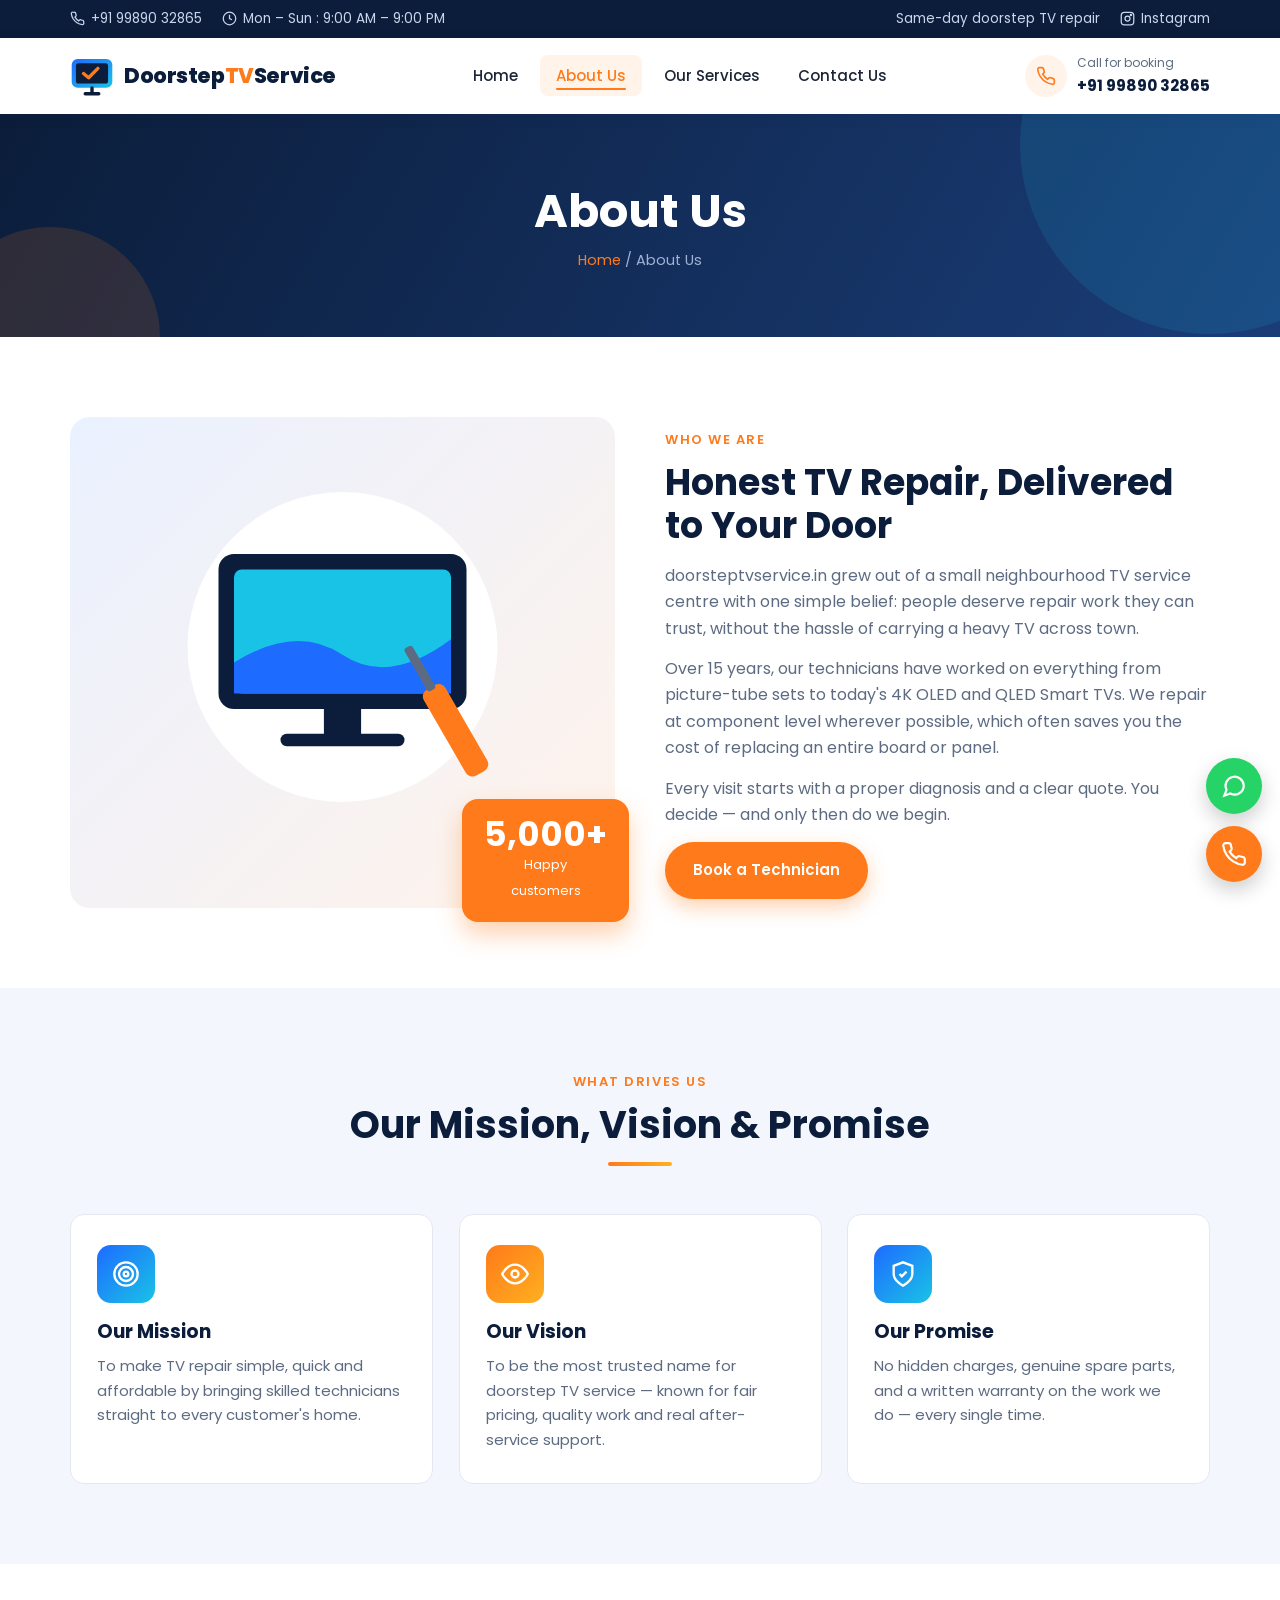
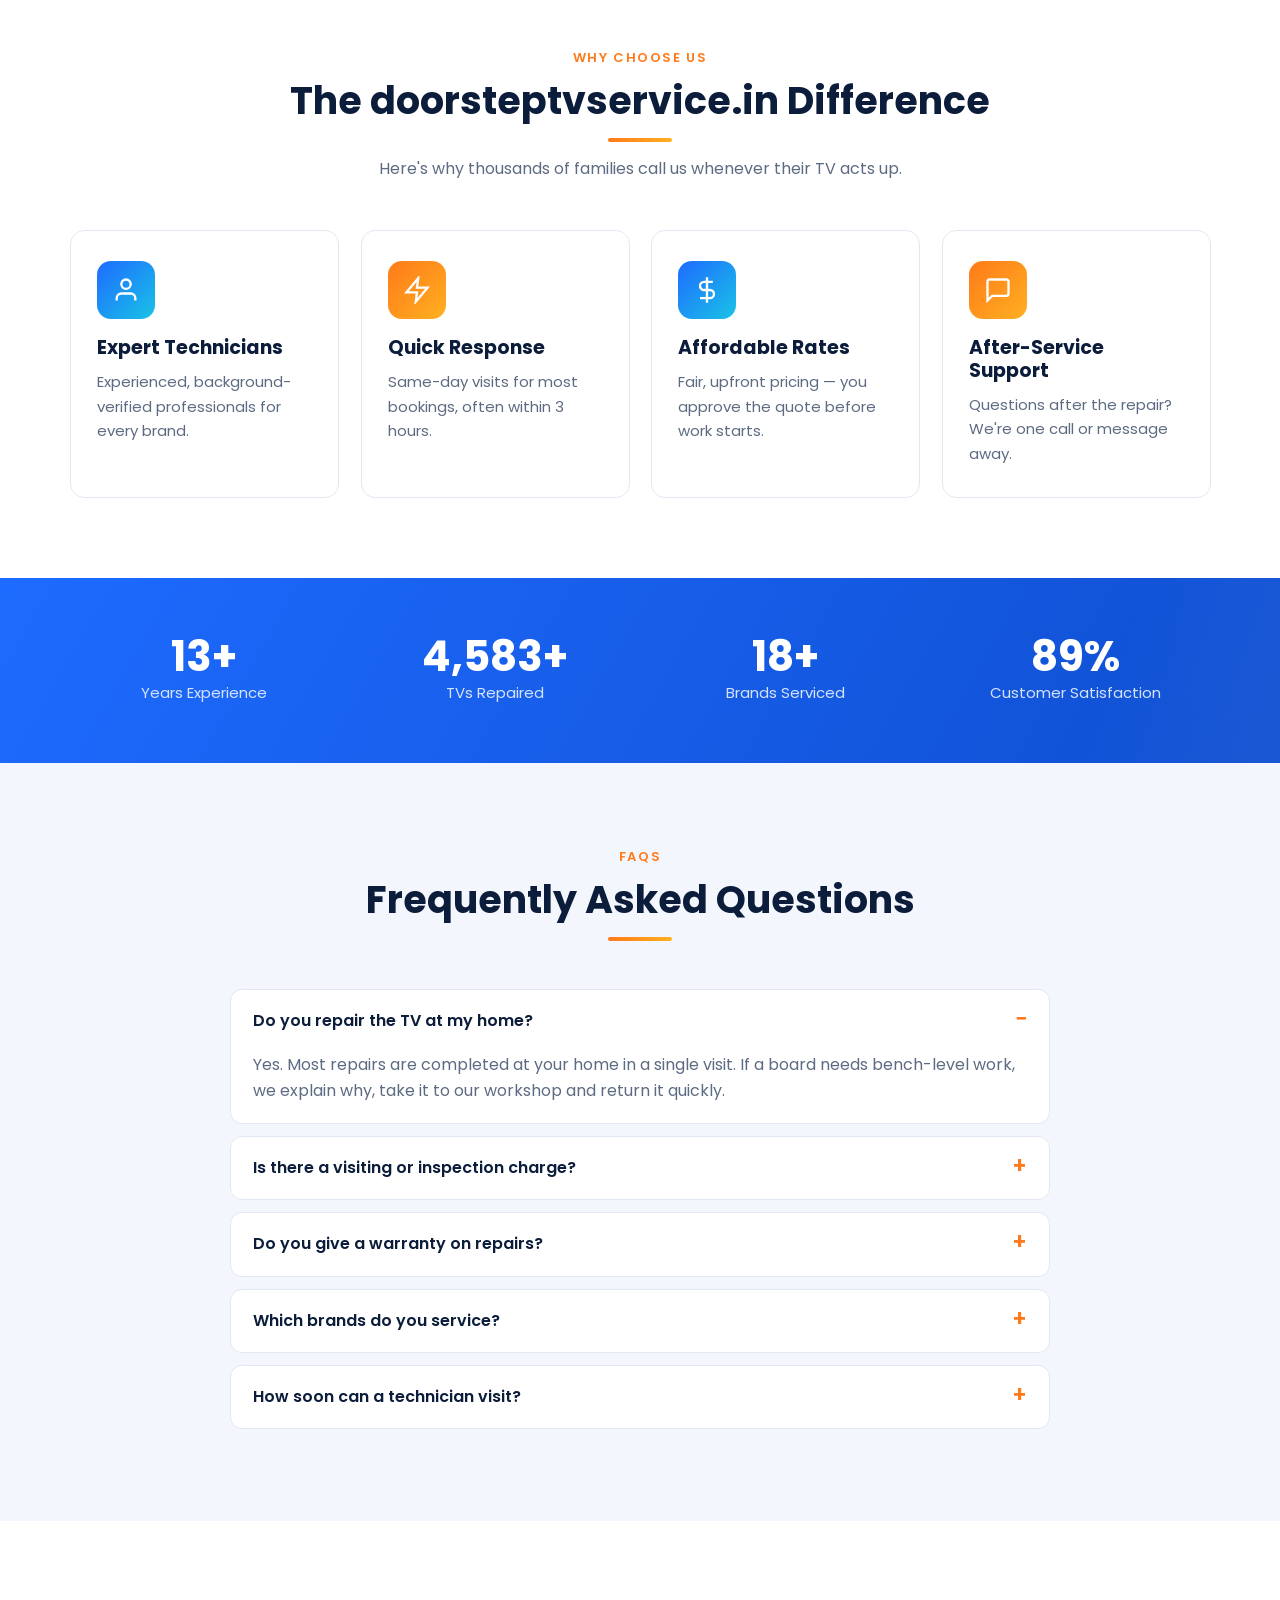
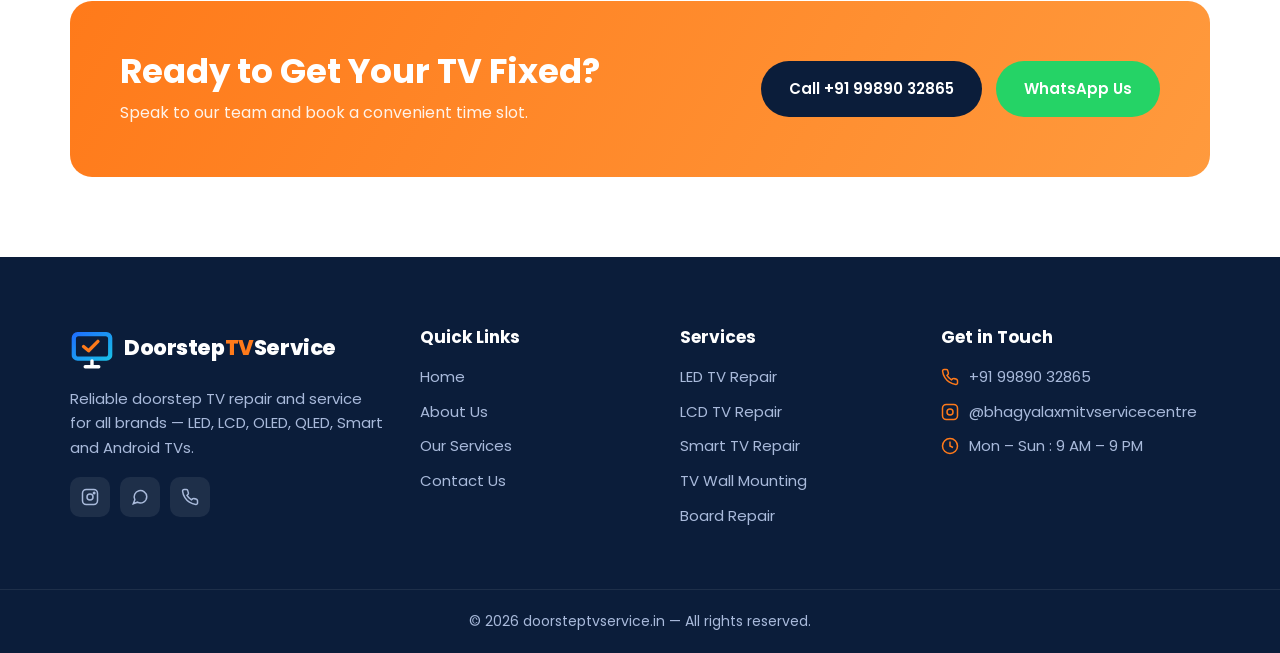
==== about.html @ 51c698c0 "Change logo to DoorstepTVService without .in Co-Authored-By: Claude Opus 5.5 <noreply@anthropic.com>" ====
<!DOCTYPE html>
<html lang="en">
<head>
  <meta charset="UTF-8">
  <meta name="viewport" content="width=device-width, initial-scale=1.0">
  <title>About Us | doorsteptvservice.in</title>
  <meta name="description" content="Learn about doorsteptvservice.in – 15+ years of trusted doorstep TV repair for all brands. Honest pricing, genuine parts, warranty on every repair.">
  <link rel="icon" href="images/favicon.svg" type="image/svg+xml">
  <link rel="preconnect" href="https://fonts.googleapis.com">
  <link href="https://fonts.googleapis.com/css2?family=Poppins:wght@400;500;600;700;800&display=swap" rel="stylesheet">
  <link rel="stylesheet" href="css/style.css">
</head>
<body>

<!-- Top bar -->
<div class="topbar">
  <div class="container">
    <div class="tb-left">
      <a href="tel:+919989032865"><svg viewBox="0 0 24 24" fill="none" stroke="currentColor" stroke-width="2"><path d="M22 16.9v3a2 2 0 0 1-2.2 2 19.8 19.8 0 0 1-8.6-3.1 19.5 19.5 0 0 1-6-6A19.8 19.8 0 0 1 2.1 4.2 2 2 0 0 1 4.1 2h3a2 2 0 0 1 2 1.7c.1.9.4 1.8.7 2.7a2 2 0 0 1-.5 2.1L8 9.8a16 16 0 0 0 6 6l1.3-1.3a2 2 0 0 1 2.1-.4c.9.3 1.8.6 2.7.7a2 2 0 0 1 1.7 2z"/></svg>+91 99890 32865</a>
      <span><svg viewBox="0 0 24 24" fill="none" stroke="currentColor" stroke-width="2"><circle cx="12" cy="12" r="10"/><path d="M12 6v6l4 2"/></svg>Mon – Sun : 9:00 AM – 9:00 PM</span>
    </div>
    <div class="tb-right">
      <span>Same-day doorstep TV repair</span>
      <a href="https://www.instagram.com/bhagyalaxmitvservicecentre" target="_blank" rel="noopener"><svg viewBox="0 0 24 24" fill="none" stroke="currentColor" stroke-width="2"><rect x="2" y="2" width="20" height="20" rx="5"/><circle cx="12" cy="12" r="4"/><circle cx="17.5" cy="6.5" r="1" fill="currentColor"/></svg>Instagram</a>
    </div>
  </div>
</div>

<!-- Header -->
<header class="header">
  <div class="container">
    <a href="index.html" class="logo" aria-label="DoorstepTVService home">
      <svg class="logo-mark" viewBox="0 0 52 52"><defs><linearGradient id="lgH" x1="0" y1="0" x2="1" y2="1"><stop offset="0" stop-color="#1e6bff"/><stop offset="1" stop-color="#19c3e6"/></linearGradient></defs><rect x="2" y="6" width="48" height="34" rx="7" fill="url(#lgH)"/><rect x="7" y="11" width="38" height="24" rx="3" fill="#0b1d3a"/><path d="M16 23l6 5 11-11" fill="none" stroke="#ff7a1a" stroke-width="4" stroke-linecap="round" stroke-linejoin="round"/><path d="M18 47h16M26 40v7" stroke="#0b1d3a" stroke-width="4" stroke-linecap="round"/></svg>
      <span class="logo-text">Doorstep<span class="accent">TV</span>Service</span>
    </a>
    <nav class="nav" aria-label="Main">
      <ul>
        <li><a href="index.html">Home</a></li>
        <li><a href="about.html" class="active">About Us</a></li>
        <li><a href="services.html">Our Services</a></li>
        <li><a href="contact.html">Contact Us</a></li>
      </ul>
    </nav>
    <a href="tel:+919989032865" class="header-call">
      <span class="icon"><svg viewBox="0 0 24 24" fill="none" stroke="currentColor" stroke-width="2"><path d="M22 16.9v3a2 2 0 0 1-2.2 2 19.8 19.8 0 0 1-8.6-3.1 19.5 19.5 0 0 1-6-6A19.8 19.8 0 0 1 2.1 4.2 2 2 0 0 1 4.1 2h3a2 2 0 0 1 2 1.7c.1.9.4 1.8.7 2.7a2 2 0 0 1-.5 2.1L8 9.8a16 16 0 0 0 6 6l1.3-1.3a2 2 0 0 1 2.1-.4c.9.3 1.8.6 2.7.7a2 2 0 0 1 1.7 2z"/></svg></span>
      <span class="txt"><small>Call for booking</small><strong>+91 99890 32865</strong></span>
    </a>
    <button class="menu-toggle" aria-label="Open menu" aria-expanded="false"><svg viewBox="0 0 24 24" fill="none" stroke="currentColor" stroke-width="2.2" stroke-linecap="round"><path d="M3 6h18M3 12h18M3 18h18"/></svg></button>
  </div>
</header>
<!-- Page banner -->
<section class="page-banner">
  <div class="container">
    <h1>About Us</h1>
    <div class="breadcrumb"><a href="index.html">Home</a> / About Us</div>
  </div>
</section>

<!-- Story -->
<section class="section">
  <div class="container grid-2">
    <div class="about-art reveal">
      <div class="frame">
        <svg viewBox="0 0 300 260" aria-hidden="true" style="width:100%">
          <circle cx="150" cy="120" r="100" fill="#fff"/>
          <rect x="70" y="60" width="160" height="100" rx="10" fill="#0b1d3a"/>
          <rect x="80" y="70" width="140" height="80" rx="5" fill="#19c3e6"/>
          <path d="M80 130 Q120 105 150 125 T220 115 V150 H80Z" fill="#1e6bff"/>
          <rect x="138" y="160" width="24" height="18" fill="#0b1d3a"/>
          <rect x="110" y="176" width="80" height="8" rx="4" fill="#0b1d3a"/>
          <g transform="translate(200 150) rotate(-30)">
            <rect x="0" y="0" width="16" height="64" rx="5" fill="#ff7a1a"/>
            <rect x="5" y="-30" width="6" height="32" rx="2" fill="#5d6b82"/>
          </g>
        </svg>
      </div>
      <div class="exp-badge"><strong>5,000+</strong><span>Happy<br>customers</span></div>
    </div>
    <div class="reveal">
      <span class="eyebrow">Who We Are</span>
      <h2 style="font-size:clamp(26px,3.2vw,36px);margin-bottom:16px">Honest TV Repair, Delivered to Your Door</h2>
      <p class="lead">doorsteptvservice.in grew out of a small neighbourhood TV service centre with one simple belief: people deserve repair work they can trust, without the hassle of carrying a heavy TV across town.</p>
      <p class="lead">Over 15 years, our technicians have worked on everything from picture-tube sets to today's 4K OLED and QLED Smart TVs. We repair at component level wherever possible, which often saves you the cost of replacing an entire board or panel.</p>
      <p class="lead">Every visit starts with a proper diagnosis and a clear quote. You decide — and only then do we begin.</p>
      <a href="contact.html" class="btn btn-primary">Book a Technician</a>
    </div>
  </div>
</section>

<!-- Mission / Vision / Promise -->
<section class="section section-soft">
  <div class="container">
    <div class="section-head reveal">
      <span class="eyebrow">What Drives Us</span>
      <h2>Our Mission, Vision &amp; Promise</h2>
    </div>
    <div class="grid-3">
      <div class="card reveal">
        <span class="ic"><svg viewBox="0 0 24 24" fill="none" stroke="currentColor" stroke-width="2"><circle cx="12" cy="12" r="10"/><circle cx="12" cy="12" r="6"/><circle cx="12" cy="12" r="2"/></svg></span>
        <h3>Our Mission</h3>
        <p>To make TV repair simple, quick and affordable by bringing skilled technicians straight to every customer's home.</p>
      </div>
      <div class="card orange reveal">
        <span class="ic"><svg viewBox="0 0 24 24" fill="none" stroke="currentColor" stroke-width="2"><path d="M1 12s4-8 11-8 11 8 11 8-4 8-11 8-11-8-11-8z"/><circle cx="12" cy="12" r="3"/></svg></span>
        <h3>Our Vision</h3>
        <p>To be the most trusted name for doorstep TV service — known for fair pricing, quality work and real after-service support.</p>
      </div>
      <div class="card reveal">
        <span class="ic"><svg viewBox="0 0 24 24" fill="none" stroke="currentColor" stroke-width="2"><path d="M12 22s8-4 8-10V5l-8-3-8 3v7c0 6 8 10 8 10z"/><path d="M9 12l2 2 4-4"/></svg></span>
        <h3>Our Promise</h3>
        <p>No hidden charges, genuine spare parts, and a written warranty on the work we do — every single time.</p>
      </div>
    </div>
  </div>
</section>

<!-- Why choose us -->
<section class="section">
  <div class="container">
    <div class="section-head reveal">
      <span class="eyebrow">Why Choose Us</span>
      <h2>The doorsteptvservice.in Difference</h2>
      <p>Here's why thousands of families call us whenever their TV acts up.</p>
    </div>
    <div class="grid-4">
      <div class="card reveal"><span class="ic"><svg viewBox="0 0 24 24" fill="none" stroke="currentColor" stroke-width="2"><path d="M20 21v-2a4 4 0 0 0-4-4H8a4 4 0 0 0-4 4v2"/><circle cx="12" cy="7" r="4"/></svg></span><h3>Expert Technicians</h3><p>Experienced, background-verified professionals for every brand.</p></div>
      <div class="card orange reveal"><span class="ic"><svg viewBox="0 0 24 24" fill="none" stroke="currentColor" stroke-width="2"><path d="M13 2L3 14h9l-1 8 10-12h-9z"/></svg></span><h3>Quick Response</h3><p>Same-day visits for most bookings, often within 3 hours.</p></div>
      <div class="card reveal"><span class="ic"><svg viewBox="0 0 24 24" fill="none" stroke="currentColor" stroke-width="2"><path d="M12 1v22M17 5H9.5a3.5 3.5 0 0 0 0 7h5a3.5 3.5 0 0 1 0 7H6"/></svg></span><h3>Affordable Rates</h3><p>Fair, upfront pricing — you approve the quote before work starts.</p></div>
      <div class="card orange reveal"><span class="ic"><svg viewBox="0 0 24 24" fill="none" stroke="currentColor" stroke-width="2"><path d="M21 15a2 2 0 0 1-2 2H7l-4 4V5a2 2 0 0 1 2-2h14a2 2 0 0 1 2 2z"/></svg></span><h3>After-Service Support</h3><p>Questions after the repair? We're one call or message away.</p></div>
    </div>
  </div>
</section>

<!-- Stats band -->
<section class="stats-band">
  <div class="container grid-4">
    <div><strong data-count="15" data-suffix="+">0</strong><span>Years Experience</span></div>
    <div><strong data-count="5000" data-suffix="+">0</strong><span>TVs Repaired</span></div>
    <div><strong data-count="20" data-suffix="+">0</strong><span>Brands Serviced</span></div>
    <div><strong data-count="98" data-suffix="%">0</strong><span>Customer Satisfaction</span></div>
  </div>
</section>

<!-- FAQ -->
<section class="section section-soft">
  <div class="container">
    <div class="section-head reveal">
      <span class="eyebrow">FAQs</span>
      <h2>Frequently Asked Questions</h2>
    </div>
    <div class="faq reveal">
      <details open><summary>Do you repair the TV at my home?</summary><p>Yes. Most repairs are completed at your home in a single visit. If a board needs bench-level work, we explain why, take it to our workshop and return it quickly.</p></details>
      <details><summary>Is there a visiting or inspection charge?</summary><p>A small inspection charge applies, and it is adjusted in the final bill if you go ahead with the repair. You'll always know the cost before we begin.</p></details>
      <details><summary>Do you give a warranty on repairs?</summary><p>Yes, every repair comes with a service warranty on the parts replaced and the work done. The exact period depends on the part and will be mentioned on your bill.</p></details>
      <details><summary>Which brands do you service?</summary><p>We service all major brands including Samsung, LG, Sony, Mi, OnePlus, TCL, VU, Panasonic, Philips, Hisense and many more.</p></details>
      <details><summary>How soon can a technician visit?</summary><p>For most bookings we offer same-day visits. Call or WhatsApp us early in the day for the fastest slot.</p></details>
    </div>
  </div>
</section>

<!-- CTA -->
<section class="section">
  <div class="container">
    <div class="cta reveal">
      <div>
        <h2>Ready to Get Your TV Fixed?</h2>
        <p>Speak to our team and book a convenient time slot.</p>
      </div>
      <div class="hero-actions">
        <a href="tel:+919989032865" class="btn btn-dark">Call +91 99890 32865</a>
        <a href="https://wa.me/919989032865" target="_blank" rel="noopener" class="btn btn-wa">WhatsApp Us</a>
      </div>
    </div>
  </div>
</section>

<!-- Footer -->
<footer class="footer">
  <div class="container footer-grid">
    <div>
      <a href="index.html" class="logo">
        <svg class="logo-mark" viewBox="0 0 52 52"><defs><linearGradient id="lgF" x1="0" y1="0" x2="1" y2="1"><stop offset="0" stop-color="#1e6bff"/><stop offset="1" stop-color="#19c3e6"/></linearGradient></defs><rect x="2" y="6" width="48" height="34" rx="7" fill="url(#lgF)"/><rect x="7" y="11" width="38" height="24" rx="3" fill="#0b1d3a"/><path d="M16 23l6 5 11-11" fill="none" stroke="#ff7a1a" stroke-width="4" stroke-linecap="round" stroke-linejoin="round"/><path d="M18 47h16M26 40v7" stroke="#fff" stroke-width="4" stroke-linecap="round"/></svg>
        <span class="logo-text">Doorstep<span class="accent">TV</span>Service</span>
      </a>
      <p>Reliable doorstep TV repair and service for all brands — LED, LCD, OLED, QLED, Smart and Android TVs.</p>
      <div class="socials">
        <a href="https://www.instagram.com/bhagyalaxmitvservicecentre" target="_blank" rel="noopener" aria-label="Instagram"><svg viewBox="0 0 24 24" fill="none" stroke="currentColor" stroke-width="2"><rect x="2" y="2" width="20" height="20" rx="5"/><circle cx="12" cy="12" r="4"/><circle cx="17.5" cy="6.5" r="1" fill="currentColor"/></svg></a>
        <a href="https://wa.me/919989032865" target="_blank" rel="noopener" aria-label="WhatsApp"><svg viewBox="0 0 24 24" fill="none" stroke="currentColor" stroke-width="2"><path d="M21 11.5a8.4 8.4 0 0 1-12.4 7.4L3 21l2.1-5.4A8.4 8.4 0 1 1 21 11.5z"/></svg></a>
        <a href="tel:+919989032865" aria-label="Call"><svg viewBox="0 0 24 24" fill="none" stroke="currentColor" stroke-width="2"><path d="M22 16.9v3a2 2 0 0 1-2.2 2 19.8 19.8 0 0 1-8.6-3.1 19.5 19.5 0 0 1-6-6A19.8 19.8 0 0 1 2.1 4.2 2 2 0 0 1 4.1 2h3a2 2 0 0 1 2 1.7c.1.9.4 1.8.7 2.7a2 2 0 0 1-.5 2.1L8 9.8a16 16 0 0 0 6 6l1.3-1.3a2 2 0 0 1 2.1-.4c.9.3 1.8.6 2.7.7a2 2 0 0 1 1.7 2z"/></svg></a>
      </div>
    </div>
    <div>
      <h4>Quick Links</h4>
      <ul>
        <li><a href="index.html">Home</a></li>
        <li><a href="about.html">About Us</a></li>
        <li><a href="services.html">Our Services</a></li>
        <li><a href="contact.html">Contact Us</a></li>
      </ul>
    </div>
    <div>
      <h4>Services</h4>
      <ul>
        <li><a href="services.html">LED TV Repair</a></li>
        <li><a href="services.html">LCD TV Repair</a></li>
        <li><a href="services.html">Smart TV Repair</a></li>
        <li><a href="services.html">TV Wall Mounting</a></li>
        <li><a href="services.html">Board Repair</a></li>
      </ul>
    </div>
    <div>
      <h4>Get in Touch</h4>
      <ul>
        <li class="contact-li"><svg viewBox="0 0 24 24" fill="none" stroke="currentColor" stroke-width="2"><path d="M22 16.9v3a2 2 0 0 1-2.2 2 19.8 19.8 0 0 1-8.6-3.1 19.5 19.5 0 0 1-6-6A19.8 19.8 0 0 1 2.1 4.2 2 2 0 0 1 4.1 2h3a2 2 0 0 1 2 1.7c.1.9.4 1.8.7 2.7a2 2 0 0 1-.5 2.1L8 9.8a16 16 0 0 0 6 6l1.3-1.3a2 2 0 0 1 2.1-.4c.9.3 1.8.6 2.7.7a2 2 0 0 1 1.7 2z"/></svg><a href="tel:+919989032865">+91 99890 32865</a></li>
        <li class="contact-li"><svg viewBox="0 0 24 24" fill="none" stroke="currentColor" stroke-width="2"><rect x="2" y="2" width="20" height="20" rx="5"/><circle cx="12" cy="12" r="4"/></svg><a href="https://www.instagram.com/bhagyalaxmitvservicecentre" target="_blank" rel="noopener">@bhagyalaxmitvservicecentre</a></li>
        <li class="contact-li"><svg viewBox="0 0 24 24" fill="none" stroke="currentColor" stroke-width="2"><circle cx="12" cy="12" r="10"/><path d="M12 6v6l4 2"/></svg><span>Mon – Sun : 9 AM – 9 PM</span></li>
      </ul>
    </div>
  </div>
  <div class="footer-bottom">© <span class="year">2026</span> doorsteptvservice.in — All rights reserved.</div>
</footer>

<!-- Floating buttons -->
<div class="floating">
  <a href="https://wa.me/919989032865" target="_blank" rel="noopener" class="f-wa" aria-label="WhatsApp"><svg viewBox="0 0 24 24" fill="none" stroke="currentColor" stroke-width="2"><path d="M21 11.5a8.4 8.4 0 0 1-12.4 7.4L3 21l2.1-5.4A8.4 8.4 0 1 1 21 11.5z"/></svg></a>
  <a href="tel:+919989032865" class="f-call" aria-label="Call now"><svg viewBox="0 0 24 24" fill="none" stroke="currentColor" stroke-width="2"><path d="M22 16.9v3a2 2 0 0 1-2.2 2 19.8 19.8 0 0 1-8.6-3.1 19.5 19.5 0 0 1-6-6A19.8 19.8 0 0 1 2.1 4.2 2 2 0 0 1 4.1 2h3a2 2 0 0 1 2 1.7c.1.9.4 1.8.7 2.7a2 2 0 0 1-.5 2.1L8 9.8a16 16 0 0 0 6 6l1.3-1.3a2 2 0 0 1 2.1-.4c.9.3 1.8.6 2.7.7a2 2 0 0 1 1.7 2z"/></svg></a>
</div>

<script src="js/main.js"></script>
</body>
</html>
---- css/style.css ----
/* doorsteptvservice.in — main stylesheet */
:root {
  --navy: #0b1d3a;
  --navy-2: #13294f;
  --blue: #1e6bff;
  --cyan: #19c3e6;
  --orange: #ff7a1a;
  --orange-dark: #e8650a;
  --text: #1c2536;
  --muted: #5d6b82;
  --bg: #ffffff;
  --bg-soft: #f3f7fd;
  --line: #e2e8f2;
  --radius: 14px;
  --shadow: 0 10px 30px rgba(11, 29, 58, .08);
  --max: 1180px;
}

* { box-sizing: border-box; margin: 0; padding: 0; }
html { scroll-behavior: smooth; }
body {
  font-family: "Poppins", system-ui, -apple-system, "Segoe UI", Roboto, sans-serif;
  color: var(--text);
  background: var(--bg);
  line-height: 1.65;
  font-size: 16px;
}
img, svg { max-width: 100%; display: block; }
a { color: inherit; text-decoration: none; }
ul { list-style: none; }
h1, h2, h3, h4 { line-height: 1.2; color: var(--navy); font-weight: 700; }
.container { width: 100%; max-width: var(--max); margin: 0 auto; padding: 0 20px; }
.section { padding: 80px 0; }
.section-soft { background: var(--bg-soft); }
.eyebrow {
  display: inline-block; font-size: 13px; font-weight: 600; letter-spacing: .12em;
  text-transform: uppercase; color: var(--orange); margin-bottom: 10px;
}
.section-head { text-align: center; max-width: 720px; margin: 0 auto 48px; }
.section-head h2 { font-size: clamp(26px, 3.4vw, 38px); margin-bottom: 14px; }
.section-head p { color: var(--muted); }

/* Buttons */
.btn {
  display: inline-flex; align-items: center; gap: 10px; padding: 14px 26px;
  border-radius: 50px; font-weight: 600; font-size: 15px; transition: .25s; border: 2px solid transparent;
  cursor: pointer; font-family: inherit;
}
.btn svg { width: 18px; height: 18px; }
.btn-primary { background: var(--orange); color: #fff; box-shadow: 0 8px 20px rgba(255, 122, 26, .35); }
.btn-primary:hover { background: var(--orange-dark); transform: translateY(-2px); }
.btn-outline { border-color: rgba(255,255,255,.6); color: #fff; }
.btn-outline:hover { background: #fff; color: var(--navy); }
.btn-dark { background: var(--navy); color: #fff; }
.btn-dark:hover { background: var(--blue); }
.btn-wa { background: #25d366; color: #fff; }
.btn-wa:hover { background: #1eb457; }

/* Top bar */
.topbar { background: var(--navy); color: #c9d6ee; font-size: 13.5px; }
.topbar .container { display: flex; justify-content: space-between; align-items: center; padding-top: 8px; padding-bottom: 8px; gap: 12px; flex-wrap: wrap; }
.topbar a:hover { color: #fff; }
.topbar .tb-left, .topbar .tb-right { display: flex; gap: 20px; align-items: center; flex-wrap: wrap; }
.topbar svg { width: 15px; height: 15px; display: inline-block; vertical-align: -3px; margin-right: 6px; }

/* Header */
.header { position: sticky; top: 0; z-index: 50; background: #fff; box-shadow: 0 2px 16px rgba(11,29,58,.06); }
.header .container { display: flex; align-items: center; justify-content: space-between; height: 76px; }
.logo { display: flex; align-items: center; gap: 10px; }
.logo-mark { width: 44px; height: 44px; flex-shrink: 0; }
.logo-text { font-weight: 800; font-size: 21px; letter-spacing: -.02em; color: var(--navy); }
.logo-text .accent { color: var(--orange); }
.logo-text .tld { color: var(--blue); }
.nav ul { display: flex; gap: 6px; align-items: center; }
.nav a { padding: 10px 16px; border-radius: 8px; font-weight: 500; font-size: 15px; transition: .2s; }
.nav a:hover, .nav a.active { color: var(--orange); background: #fff3ea; }
.header-call { display: flex; align-items: center; gap: 10px; }
.header-call .icon { width: 42px; height: 42px; border-radius: 50%; background: #fff3ea; color: var(--orange); display: grid; place-items: center; }
.header-call .icon svg { width: 20px; height: 20px; }
.header-call small { display: block; font-size: 12px; color: var(--muted); }
.header-call strong { font-size: 15.5px; color: var(--navy); }
.menu-toggle { display: none; background: none; border: 0; width: 42px; height: 42px; cursor: pointer; color: var(--navy); }
.menu-toggle svg { width: 28px; height: 28px; }

/* Hero */
.hero {
  position: relative; color: #fff; overflow: hidden;
  background: radial-gradient(circle at 85% 20%, rgba(25,195,230,.25), transparent 45%),
              linear-gradient(120deg, var(--navy) 0%, var(--navy-2) 55%, #1a3d78 100%);
}
.hero .container { display: grid; grid-template-columns: 1.1fr .9fr; gap: 50px; align-items: center; padding-top: 80px; padding-bottom: 90px; }
.hero h1 { color: #fff; font-size: clamp(30px, 4.6vw, 52px); margin-bottom: 20px; }
.hero h1 span { color: var(--orange); }
.hero p { color: #c9d6ee; font-size: 17px; margin-bottom: 30px; max-width: 580px; }
.hero-badge { display: inline-flex; align-items: center; gap: 8px; background: rgba(255,255,255,.1); border: 1px solid rgba(255,255,255,.18); padding: 7px 16px; border-radius: 50px; font-size: 13.5px; margin-bottom: 22px; }
.hero-badge .dot { width: 8px; height: 8px; border-radius: 50%; background: #2ee57a; box-shadow: 0 0 0 4px rgba(46,229,122,.25); }
.hero-actions { display: flex; gap: 14px; flex-wrap: wrap; }
.hero-stats { display: flex; gap: 36px; margin-top: 42px; flex-wrap: wrap; }
.hero-stats strong { display: block; font-size: 30px; color: #fff; }
.hero-stats span { font-size: 13.5px; color: #9fb2d6; }
.hero-art { position: relative; }
.hero-art svg { width: 100%; height: auto; filter: drop-shadow(0 30px 40px rgba(0,0,0,.35)); }
.float-card {
  position: absolute; background: #fff; color: var(--navy); border-radius: 12px; padding: 12px 16px;
  box-shadow: var(--shadow); display: flex; align-items: center; gap: 10px; font-size: 14px; font-weight: 600;
  animation: bob 4s ease-in-out infinite;
}
.float-card small { display: block; font-weight: 400; color: var(--muted); font-size: 12px; }
.float-card .fc-icon { width: 36px; height: 36px; border-radius: 10px; display: grid; place-items: center; color: #fff; }
.float-card .fc-icon svg { width: 18px; height: 18px; }
.fc-1 { left: -10px; bottom: 30px; }
.fc-2 { right: -10px; top: 10px; animation-delay: 1.5s; }
@keyframes bob { 0%,100% { transform: translateY(0); } 50% { transform: translateY(-10px); } }

/* Page banner */
.page-banner {
  background: linear-gradient(120deg, var(--navy) 0%, #1a3d78 100%); color: #fff; text-align: center; padding: 70px 0 64px;
  position: relative; overflow: hidden;
}
.page-banner::after {
  content: ""; position: absolute; width: 380px; height: 380px; border-radius: 50%;
  background: rgba(25,195,230,.12); right: -120px; top: -160px;
}
.page-banner h1 { color: #fff; font-size: clamp(30px, 4.4vw, 46px); margin-bottom: 10px; }
.breadcrumb { color: #9fb2d6; font-size: 14.5px; }
.breadcrumb a { color: var(--orange); }

/* Feature strip */
.strip { margin-top: -46px; position: relative; z-index: 2; }
.strip-grid { display: grid; grid-template-columns: repeat(4, 1fr); background: #fff; border-radius: var(--radius); box-shadow: var(--shadow); overflow: hidden; }
.strip-item { display: flex; gap: 14px; align-items: center; padding: 26px 22px; border-right: 1px solid var(--line); }
.strip-item:last-child { border-right: 0; }
.strip-item .ic { width: 48px; height: 48px; border-radius: 12px; background: #eaf1ff; color: var(--blue); display: grid; place-items: center; flex-shrink: 0; }
.strip-item .ic svg { width: 24px; height: 24px; }
.strip-item h4 { font-size: 15.5px; }
.strip-item p { font-size: 13px; color: var(--muted); }

/* Cards */
.grid-3 { display: grid; grid-template-columns: repeat(3, 1fr); gap: 26px; }
.grid-4 { display: grid; grid-template-columns: repeat(4, 1fr); gap: 22px; }
.grid-2 { display: grid; grid-template-columns: 1fr 1fr; gap: 50px; align-items: center; }
.card {
  background: #fff; border: 1px solid var(--line); border-radius: var(--radius); padding: 30px 26px;
  transition: .3s; position: relative; overflow: hidden;
}
.card:hover { transform: translateY(-6px); box-shadow: var(--shadow); border-color: transparent; }
.card .ic {
  width: 58px; height: 58px; border-radius: 14px; display: grid; place-items: center; margin-bottom: 18px;
  background: linear-gradient(135deg, var(--blue), var(--cyan)); color: #fff;
}
.card .ic svg { width: 28px; height: 28px; }
.card h3 { font-size: 19px; margin-bottom: 10px; }
.card p { color: var(--muted); font-size: 15px; }
.card .more { display: inline-flex; margin-top: 16px; font-weight: 600; color: var(--orange); font-size: 14.5px; gap: 6px; align-items: center; }
.card .more:hover { gap: 10px; }
.card.orange .ic { background: linear-gradient(135deg, var(--orange), #ffb020); }

/* Problem cards */
.problem { display: flex; gap: 18px; background: #fff; border-radius: var(--radius); padding: 24px; border: 1px solid var(--line); transition: .3s; }
.problem:hover { box-shadow: var(--shadow); border-color: transparent; }
.problem .num { font-size: 15px; font-weight: 700; color: var(--orange); background: #fff3ea; width: 46px; height: 46px; border-radius: 12px; display: grid; place-items: center; flex-shrink: 0; }
.problem h3 { font-size: 17px; margin-bottom: 6px; }
.problem p { color: var(--muted); font-size: 14.5px; }

/* About split */
.about-art { position: relative; }
.about-art .frame {
  border-radius: 20px; background: linear-gradient(135deg, #eaf1ff, #fff3ea); padding: 40px; aspect-ratio: 1 / .9;
  display: grid; place-items: center;
}
.exp-badge {
  position: absolute; right: -14px; bottom: -14px; background: var(--orange); color: #fff; border-radius: 16px;
  padding: 18px 22px; text-align: center; box-shadow: 0 12px 24px rgba(255,122,26,.35);
}
.exp-badge strong { display: block; font-size: 34px; line-height: 1; }
.exp-badge span { font-size: 13px; }
.checklist { display: grid; grid-template-columns: 1fr 1fr; gap: 12px 20px; margin: 24px 0 30px; }
.checklist li { display: flex; gap: 10px; align-items: flex-start; font-weight: 500; font-size: 15px; }
.checklist svg { width: 20px; height: 20px; color: #fff; background: var(--blue); border-radius: 50%; padding: 3px; flex-shrink: 0; margin-top: 2px; }
.lead { color: var(--muted); margin-bottom: 14px; }

/* Brands – scrolling logo strip */
.logo-marquee {
  overflow: hidden; position: relative; padding: 6px 0;
  -webkit-mask-image: linear-gradient(90deg, transparent, #000 8%, #000 92%, transparent);
          mask-image: linear-gradient(90deg, transparent, #000 8%, #000 92%, transparent);
}
.logo-track { display: flex; gap: 22px; width: max-content; animation: marquee 45s linear infinite; }
.logo-marquee:hover .logo-track { animation-play-state: paused; }
.logo-item {
  flex: 0 0 auto; width: 170px; height: 90px; background: #fff; border: 1px solid var(--line); border-radius: var(--radius);
  display: grid; place-items: center; padding: 18px 24px; transition: .25s;
}
.logo-item:hover { border-color: var(--orange); box-shadow: var(--shadow); transform: translateY(-3px); }
.logo-item img { max-width: 100%; max-height: 44px; width: auto; height: auto; object-fit: contain; }
.logo-word { font-weight: 800; font-size: 22px; letter-spacing: .02em; color: #e4002b; }
.brands-note { text-align: center; color: var(--muted); margin-top: 26px; font-size: 15px; }
@keyframes marquee { from { transform: translateX(0); } to { transform: translateX(calc(-50% - 11px)); } }
@media (prefers-reduced-motion: reduce) {
  .logo-track { animation: none; flex-wrap: wrap; justify-content: center; width: auto; }
  .logo-track [aria-hidden="true"] { display: none; }
}
@media (max-width: 600px) {
  .logo-item { width: 130px; height: 72px; padding: 14px 18px; }
  .logo-item img { max-height: 34px; }
  .logo-track { gap: 14px; animation-duration: 35s; }
  @keyframes marquee { from { transform: translateX(0); } to { transform: translateX(calc(-50% - 7px)); } }
}

/* Process */
.steps { display: grid; grid-template-columns: repeat(4, 1fr); gap: 24px; counter-reset: step; }
.step { text-align: center; padding: 10px; position: relative; }
.step .circle {
  width: 78px; height: 78px; border-radius: 50%; margin: 0 auto 18px; display: grid; place-items: center;
  background: #fff; border: 2px dashed var(--blue); color: var(--blue); position: relative;
}
.step .circle svg { width: 30px; height: 30px; }
.step .circle::after {
  counter-increment: step; content: counter(step); position: absolute; top: -4px; right: -4px; width: 26px; height: 26px;
  border-radius: 50%; background: var(--orange); color: #fff; font-size: 13px; font-weight: 700; display: grid; place-items: center;
}
.step h4 { margin-bottom: 6px; font-size: 17px; }
.step p { color: var(--muted); font-size: 14.5px; }

/* Stats band */
.stats-band { background: linear-gradient(120deg, var(--blue), #0f4fd1); color: #fff; padding: 56px 0; }
.stats-band .grid-4 { text-align: center; }
.stats-band strong { font-size: 42px; display: block; line-height: 1.1; }
.stats-band span { color: #d6e3ff; font-size: 15px; }

/* Testimonials */
.testi { background: #fff; border-radius: var(--radius); padding: 30px; border: 1px solid var(--line); position: relative; }
.testi .stars { color: #ffb020; letter-spacing: 3px; margin-bottom: 12px; font-size: 18px; }
.testi p { color: var(--muted); font-size: 15px; margin-bottom: 20px; }
.testi .who { display: flex; align-items: center; gap: 12px; }
.testi .avatar { width: 46px; height: 46px; border-radius: 50%; display: grid; place-items: center; color: #fff; font-weight: 700; background: linear-gradient(135deg, var(--blue), var(--cyan)); }
.testi .who strong { display: block; color: var(--navy); }
.testi .who small { color: var(--muted); }
.testi .quote { position: absolute; right: 24px; top: 18px; font-size: 64px; line-height: 1; color: #eaf1ff; font-family: Georgia, serif; }

/* CTA */
.cta {
  background: linear-gradient(120deg, var(--orange), #ff9a3d); border-radius: 22px; padding: 50px; color: #fff;
  display: flex; justify-content: space-between; align-items: center; gap: 30px; flex-wrap: wrap;
}
.cta h2 { color: #fff; font-size: clamp(24px, 3vw, 34px); margin-bottom: 8px; }
.cta p { color: #fff3ea; }
.cta .btn-dark:hover { background: #fff; color: var(--navy); }

/* Areas */
.areas { display: flex; flex-wrap: wrap; gap: 10px; }
.areas span { background: #fff; border: 1px solid var(--line); padding: 8px 16px; border-radius: 8px; font-size: 14px; color: var(--navy-2); }

/* FAQ */
.faq { max-width: 820px; margin: 0 auto; }
.faq details { background: #fff; border: 1px solid var(--line); border-radius: 12px; margin-bottom: 12px; overflow: hidden; }
.faq summary { padding: 18px 22px; font-weight: 600; cursor: pointer; list-style: none; display: flex; justify-content: space-between; color: var(--navy); }
.faq summary::-webkit-details-marker { display: none; }
.faq summary::after { content: "+"; font-size: 22px; color: var(--orange); line-height: 1; }
.faq details[open] summary::after { content: "−"; }
.faq details p { padding: 0 22px 18px; color: var(--muted); }

/* Service detail rows */
.svc-row { display: grid; grid-template-columns: 90px 1fr; gap: 24px; padding: 30px; background: #fff; border-radius: var(--radius); border: 1px solid var(--line); }
.svc-row .ic { width: 90px; height: 90px; border-radius: 20px; display: grid; place-items: center; background: linear-gradient(135deg, var(--blue), var(--cyan)); color: #fff; }
.svc-row .ic svg { width: 42px; height: 42px; }
.svc-row h3 { font-size: 21px; margin-bottom: 8px; }
.svc-row p { color: var(--muted); margin-bottom: 12px; }
.tags { display: flex; flex-wrap: wrap; gap: 8px; }
.tags span { font-size: 13px; background: #eaf1ff; color: var(--blue); padding: 5px 12px; border-radius: 50px; font-weight: 500; }
.svc-list { display: grid; gap: 22px; }

/* Contact */
.contact-grid { display: grid; grid-template-columns: .9fr 1.1fr; gap: 36px; align-items: start; }
.info-card { display: flex; gap: 16px; padding: 22px; background: #fff; border: 1px solid var(--line); border-radius: var(--radius); margin-bottom: 16px; transition: .2s; }
.info-card:hover { box-shadow: var(--shadow); }
.info-card .ic { width: 52px; height: 52px; border-radius: 14px; display: grid; place-items: center; color: #fff; flex-shrink: 0; }
.info-card .ic svg { width: 24px; height: 24px; }
.info-card h4 { font-size: 16px; margin-bottom: 2px; }
.info-card p, .info-card a { color: var(--muted); font-size: 15px; word-break: break-word; }
.info-card a:hover { color: var(--orange); }
.ic-blue { background: var(--blue); } .ic-green { background: #25d366; } .ic-orange { background: var(--orange); }
.ic-insta { background: linear-gradient(45deg, #f09433, #dc2743, #bc1888); }
.form-card { background: #fff; border-radius: 18px; box-shadow: var(--shadow); padding: 36px; }
.form-card h3 { font-size: 24px; margin-bottom: 6px; }
.form-card > p { color: var(--muted); margin-bottom: 22px; }
.form-row { display: grid; grid-template-columns: 1fr 1fr; gap: 16px; }
.field { margin-bottom: 16px; }
.field label { display: block; font-size: 14px; font-weight: 600; margin-bottom: 6px; color: var(--navy); }
.field input, .field select, .field textarea {
  width: 100%; padding: 13px 15px; border: 1px solid var(--line); border-radius: 10px; font-family: inherit;
  font-size: 15px; background: var(--bg-soft); color: var(--text); transition: .2s;
}
.field input:focus, .field select:focus, .field textarea:focus { outline: none; border-color: var(--blue); background: #fff; box-shadow: 0 0 0 4px rgba(30,107,255,.12); }
.field textarea { resize: vertical; min-height: 110px; }
.form-note { font-size: 13px; color: var(--muted); margin-top: 12px; }
.hours { width: 100%; border-collapse: collapse; font-size: 15px; }
.hours td { padding: 10px 0; border-bottom: 1px dashed var(--line); }
.hours td:last-child { text-align: right; font-weight: 600; color: var(--navy); }

/* Footer */
.footer { background: var(--navy); color: #a9badb; padding: 70px 0 0; font-size: 15px; }
.footer-grid { display: grid; grid-template-columns: 1.4fr 1fr 1fr 1.2fr; gap: 36px; }
.footer .logo-text { color: #fff; }
.footer h4 { color: #fff; font-size: 17px; margin-bottom: 18px; }
.footer p { margin: 16px 0; }
.footer li { margin-bottom: 10px; }
.footer a:hover { color: var(--orange); }
.footer .contact-li { display: flex; gap: 10px; align-items: flex-start; }
.footer .contact-li svg { width: 18px; height: 18px; color: var(--orange); flex-shrink: 0; margin-top: 3px; }
.socials { display: flex; gap: 10px; }
.socials a { width: 40px; height: 40px; border-radius: 10px; background: rgba(255,255,255,.08); display: grid; place-items: center; transition: .2s; }
.socials a:hover { background: var(--orange); color: #fff; }
.socials svg { width: 18px; height: 18px; }
.footer-bottom { border-top: 1px solid rgba(255,255,255,.08); margin-top: 50px; padding: 20px 0; text-align: center; font-size: 14px; }

/* Floating buttons */
.floating { position: fixed; right: 18px; bottom: 18px; display: flex; flex-direction: column; gap: 12px; z-index: 60; }
.floating a {
  width: 56px; height: 56px; border-radius: 50%; display: grid; place-items: center; color: #fff;
  box-shadow: 0 8px 20px rgba(0,0,0,.2); transition: .2s;
}
.floating a:hover { transform: scale(1.08); }
.floating svg { width: 26px; height: 26px; }
.floating .f-wa { background: #25d366; }
.floating .f-call { background: var(--orange); animation: pulse 2s infinite; }
@keyframes pulse { 0% { box-shadow: 0 0 0 0 rgba(255,122,26,.55); } 70% { box-shadow: 0 0 0 16px rgba(255,122,26,0); } 100% { box-shadow: 0 0 0 0 rgba(255,122,26,0); } }

/* Reveal on scroll (uses translate/scale so hover transforms still work) */
.reveal { opacity: 0; translate: 0 28px; transition: opacity .8s cubic-bezier(.2,.7,.2,1), translate .8s cubic-bezier(.2,.7,.2,1), scale .8s cubic-bezier(.2,.7,.2,1); }
.reveal.visible { opacity: 1; translate: none; scale: none; }

/* Responsive */
@media (max-width: 1024px) {
  .grid-4, .strip-grid, .steps { grid-template-columns: repeat(2, 1fr); }
  .strip-item:nth-child(2) { border-right: 0; }
  .strip-item:nth-child(-n+2) { border-bottom: 1px solid var(--line); }
  .footer-grid { grid-template-columns: 1fr 1fr; }
  .header-call .txt { display: none; }
}
@media (max-width: 860px) {
  .nav {
    position: fixed; inset: 76px 0 auto 0; background: #fff; box-shadow: 0 12px 20px rgba(0,0,0,.08);
    max-height: 0; overflow: hidden; transition: max-height .3s;
  }
  .nav.open { max-height: 400px; }
  .nav ul { flex-direction: column; align-items: stretch; padding: 12px 16px 20px; gap: 2px; }
  .menu-toggle { display: grid; place-items: center; }
  .header-call { display: none; }
  .hero .container, .grid-2, .contact-grid { grid-template-columns: 1fr; }
  .hero-art { max-width: 460px; margin: 0 auto; }
  .grid-3 { grid-template-columns: 1fr 1fr; }
  .topbar .tb-right { display: none; }
}
@media (max-width: 600px) {
  .container { padding: 0 16px; }
  .section { padding: 60px 0; }
  .grid-3, .grid-4, .strip-grid, .steps, .footer-grid, .checklist, .form-row { grid-template-columns: 1fr; }
  .strip-item { border-right: 0; border-bottom: 1px solid var(--line); }
  .strip-item:last-child { border-bottom: 0; }
  .stats-band .grid-4 { grid-template-columns: 1fr 1fr; }
  .logo-text { font-size: 17px; }
  .logo-mark { width: 36px; height: 36px; }
  .cta { padding: 34px 24px; }
  .svc-row { grid-template-columns: 1fr; }
  .form-card { padding: 26px 20px; }
  .fc-1, .fc-2 { display: none; }
  .hero-stats { gap: 24px; }
}

/* ============================================================
   Premium animations
   ============================================================ */

/* Scroll progress bar */
.scroll-progress {
  position: fixed; top: 0; left: 0; right: 0; height: 3px; z-index: 100; pointer-events: none;
  background: linear-gradient(90deg, var(--orange), #ffb020, var(--cyan));
  transform-origin: 0 50%; transform: scaleX(0);
}

/* Page entrance */
body { animation: pageIn .6s ease both; }
@keyframes pageIn { from { opacity: 0; } to { opacity: 1; } }

/* Header shrinks and turns glassy on scroll (desktop) */
.header { transition: box-shadow .3s, background .3s; }
@media (min-width: 861px) {
  .header .container { transition: height .3s ease; }
  .header.scrolled { background: rgba(255,255,255,.86); -webkit-backdrop-filter: saturate(160%) blur(12px); backdrop-filter: saturate(160%) blur(12px); box-shadow: 0 6px 24px rgba(11,29,58,.1); }
  .header.scrolled .container { height: 64px; }
}
.nav a { position: relative; }
.nav a::after {
  content: ""; position: absolute; left: 16px; right: 16px; bottom: 6px; height: 2px; border-radius: 2px;
  background: var(--orange); transform: scaleX(0); transform-origin: left; transition: transform .3s ease;
}
.nav a:hover::after, .nav a.active::after { transform: scaleX(1); }
.logo-mark { transition: transform .5s cubic-bezier(.3,1.6,.5,1); }
.logo:hover .logo-mark { transform: rotate(-8deg) scale(1.08); }

/* Hero: drifting glow blobs */
.hero .container { position: relative; z-index: 1; }
.hero::before, .hero::after {
  content: ""; position: absolute; border-radius: 50%; filter: blur(60px); pointer-events: none;
}
.hero::before { width: 420px; height: 420px; background: rgba(30,107,255,.45); left: -120px; bottom: -160px; animation: drift 14s ease-in-out infinite alternate; }
.hero::after { width: 360px; height: 360px; background: rgba(255,122,26,.25); right: -80px; top: -120px; animation: drift 18s ease-in-out infinite alternate-reverse; }
@keyframes drift { from { transform: translate(0,0) scale(1); } to { transform: translate(80px,-40px) scale(1.15); } }

/* Hero: staggered entrance */
.hero-badge, .hero h1, .hero p, .hero-actions, .hero-stats { animation: riseIn .9s cubic-bezier(.2,.7,.2,1) both; }
.hero h1 { animation-delay: .1s; }
.hero p { animation-delay: .22s; }
.hero-actions { animation-delay: .34s; }
.hero-stats { animation-delay: .46s; }
.hero-art { animation: artIn 1.1s cubic-bezier(.2,.7,.2,1) .2s both; }
@keyframes riseIn { from { opacity: 0; transform: translateY(30px); } to { opacity: 1; transform: none; } }
@keyframes artIn { from { opacity: 0; transform: translateX(40px) scale(.94); } to { opacity: 1; transform: none; } }

/* Hero: shimmering highlight text */
.hero h1 span {
  background: linear-gradient(90deg, var(--orange) 0%, #ffc56b 25%, var(--orange) 50%, #ffc56b 75%, var(--orange) 100%);
  background-size: 200% auto; -webkit-background-clip: text; background-clip: text; color: transparent;
  animation: shimmer 5s linear infinite;
}
@keyframes shimmer { to { background-position: -200% center; } }

/* Hero: TV floats, screen glows, tick draws itself */
.hero-art > svg { animation: tvFloat 6s ease-in-out infinite; }
@keyframes tvFloat { 0%, 100% { translate: 0 0; } 50% { translate: 0 -12px; } }
.hero-art > svg > circle { animation: glow 4s ease-in-out infinite; }
@keyframes glow { 0%, 100% { opacity: .08; } 50% { opacity: .22; } }
.hero-art > svg g path { stroke-dasharray: 60; stroke-dashoffset: 60; animation: draw 1s ease 1.1s forwards; }
@keyframes draw { to { stroke-dashoffset: 0; } }
.hero-badge .dot { animation: blink 1.6s ease-in-out infinite; }
@keyframes blink { 50% { box-shadow: 0 0 0 7px rgba(46,229,122,.08); } }

/* Buttons: light sweep */
.btn { position: relative; overflow: hidden; isolation: isolate; }
.btn::after {
  content: ""; position: absolute; inset: 0; z-index: -1; pointer-events: none;
  background: linear-gradient(115deg, transparent 30%, rgba(255,255,255,.45) 50%, transparent 70%);
  transform: translateX(-120%); transition: transform .7s ease;
}
.btn:hover::after { transform: translateX(120%); }
.btn svg { transition: transform .3s ease; }
.btn:hover svg { transform: rotate(-12deg) scale(1.1); }

/* Section headings: accent bar grows in */
.section-head h2 { position: relative; padding-bottom: 18px; }
.section-head h2::after {
  content: ""; position: absolute; left: 50%; bottom: 0; width: 64px; height: 4px; border-radius: 4px; margin-left: -32px;
  background: linear-gradient(90deg, var(--orange), #ffb020); transform: scaleX(0); transition: transform .8s cubic-bezier(.2,.7,.2,1) .3s;
}
.section-head.visible h2::after { transform: scaleX(1); }

/* Reveal variants */
.reveal-left { translate: -50px 0; }
.reveal-right { translate: 50px 0; }
.reveal-zoom { translate: none; scale: .9; }
@media (max-width: 860px) {
  .reveal-left, .reveal-right { translate: 0 28px; }
}
html, body { overflow-x: clip; }

/* 3D tilt + cursor spotlight on cards */
.tilt {
  transform: perspective(900px) rotateX(var(--rx, 0deg)) rotateY(var(--ry, 0deg)) translateY(var(--ty, 0px));
  transition: transform .5s cubic-bezier(.2,.7,.2,1), box-shadow .3s, border-color .3s, opacity .8s, translate .8s, scale .8s;
}
.tilt.tilting { transition: transform .1s linear, box-shadow .3s, border-color .3s; }
.tilt:hover { --ty: -6px; }
.tilt::after {
  content: ""; position: absolute; inset: 0; border-radius: inherit; pointer-events: none; opacity: 0; transition: opacity .3s;
  background: radial-gradient(420px circle at var(--mx, 50%) var(--my, 50%), rgba(30,107,255,.09), transparent 45%);
}
.tilt:hover::after { opacity: 1; }
.problem, .testi, .svc-row { position: relative; overflow: hidden; }

/* Icon micro-interactions */
.card .ic, .svc-row .ic, .info-card .ic, .strip-item .ic, .problem .num { transition: transform .5s cubic-bezier(.3,1.6,.5,1); }
.card:hover .ic, .svc-row:hover .ic, .info-card:hover .ic { transform: rotate(-8deg) scale(1.1); }
.strip-item:hover .ic { transform: translateY(-4px) scale(1.08); }
.problem:hover .num { transform: rotate(360deg); transition-duration: .8s; }

/* How-it-works: animated dashed connector */
.steps { position: relative; }
@media (min-width: 1025px) {
  .steps::before {
    content: ""; position: absolute; top: 49px; left: 14%; right: 14%; height: 2px;
    background: repeating-linear-gradient(90deg, var(--blue) 0 10px, transparent 10px 20px);
    background-size: 20px 2px; animation: dash 1s linear infinite; opacity: .35;
  }
}
@keyframes dash { to { background-position: 20px 0; } }
.step { z-index: 1; }
.step .circle { transition: transform .4s cubic-bezier(.3,1.6,.5,1), background .3s, color .3s, border-color .3s; }
.step:hover .circle { transform: translateY(-6px); background: var(--blue); color: #fff; border-style: solid; }

/* Stats band: slow moving sheen */
.stats-band { position: relative; overflow: hidden; }
.stats-band::before {
  content: ""; position: absolute; inset: 0; pointer-events: none;
  background: linear-gradient(110deg, transparent 35%, rgba(255,255,255,.12) 50%, transparent 65%);
  background-size: 250% 100%; animation: sheen 7s ease-in-out infinite;
}
@keyframes sheen { from { background-position: 150% 0; } to { background-position: -50% 0; } }
.stats-band .container { position: relative; }

/* CTA: flowing gradient */
.cta { background: linear-gradient(120deg, var(--orange), #ff9a3d, #ff6a3d, var(--orange)); background-size: 300% 300%; animation: flow 10s ease infinite; }
@keyframes flow { 0%, 100% { background-position: 0% 50%; } 50% { background-position: 100% 50%; } }

/* Page banner: floating orbs */
.page-banner::before {
  content: ""; position: absolute; width: 220px; height: 220px; border-radius: 50%;
  background: rgba(255,122,26,.14); left: -60px; bottom: -110px; animation: drift 12s ease-in-out infinite alternate;
}
.page-banner::after { animation: drift 16s ease-in-out infinite alternate-reverse; }
.page-banner .container { position: relative; z-index: 1; }
.page-banner h1, .page-banner .breadcrumb { animation: riseIn .9s cubic-bezier(.2,.7,.2,1) both; }
.page-banner .breadcrumb { animation-delay: .15s; }

/* Testimonials: stars pop in */
.testi .stars { display: inline-block; }
.testi.visible .stars { animation: starPop .8s cubic-bezier(.3,1.6,.5,1) .3s both; }
@keyframes starPop { from { opacity: 0; transform: scale(.4); } to { opacity: 1; transform: none; } }

/* About artwork: badge bob */
.exp-badge { animation: bob 5s ease-in-out infinite; }

/* Floating buttons: pop in */
.floating a.f-wa { animation: popIn .6s cubic-bezier(.3,1.6,.5,1) .8s both; }
.floating a.f-call { animation: popIn .6s cubic-bezier(.3,1.6,.5,1) 1s both, pulse 2s 1.6s infinite; }
@keyframes popIn { from { opacity: 0; transform: scale(0); } to { opacity: 1; transform: none; } }

/* Form fields lift on focus */
.field input, .field select, .field textarea { transition: border-color .2s, box-shadow .2s, background .2s, transform .2s; }
.field input:focus, .field select:focus, .field textarea:focus { transform: translateY(-2px); }

/* Respect users who prefer less motion */
@media (prefers-reduced-motion: reduce) {
  *, *::before, *::after { animation-duration: .01ms !important; animation-iteration-count: 1 !important; transition-duration: .01ms !important; scroll-behavior: auto !important; }
  .reveal, .reveal-left, .reveal-right, .reveal-zoom { opacity: 1; translate: none; scale: none; }
  .hero-art > svg g path { stroke-dashoffset: 0; }
}
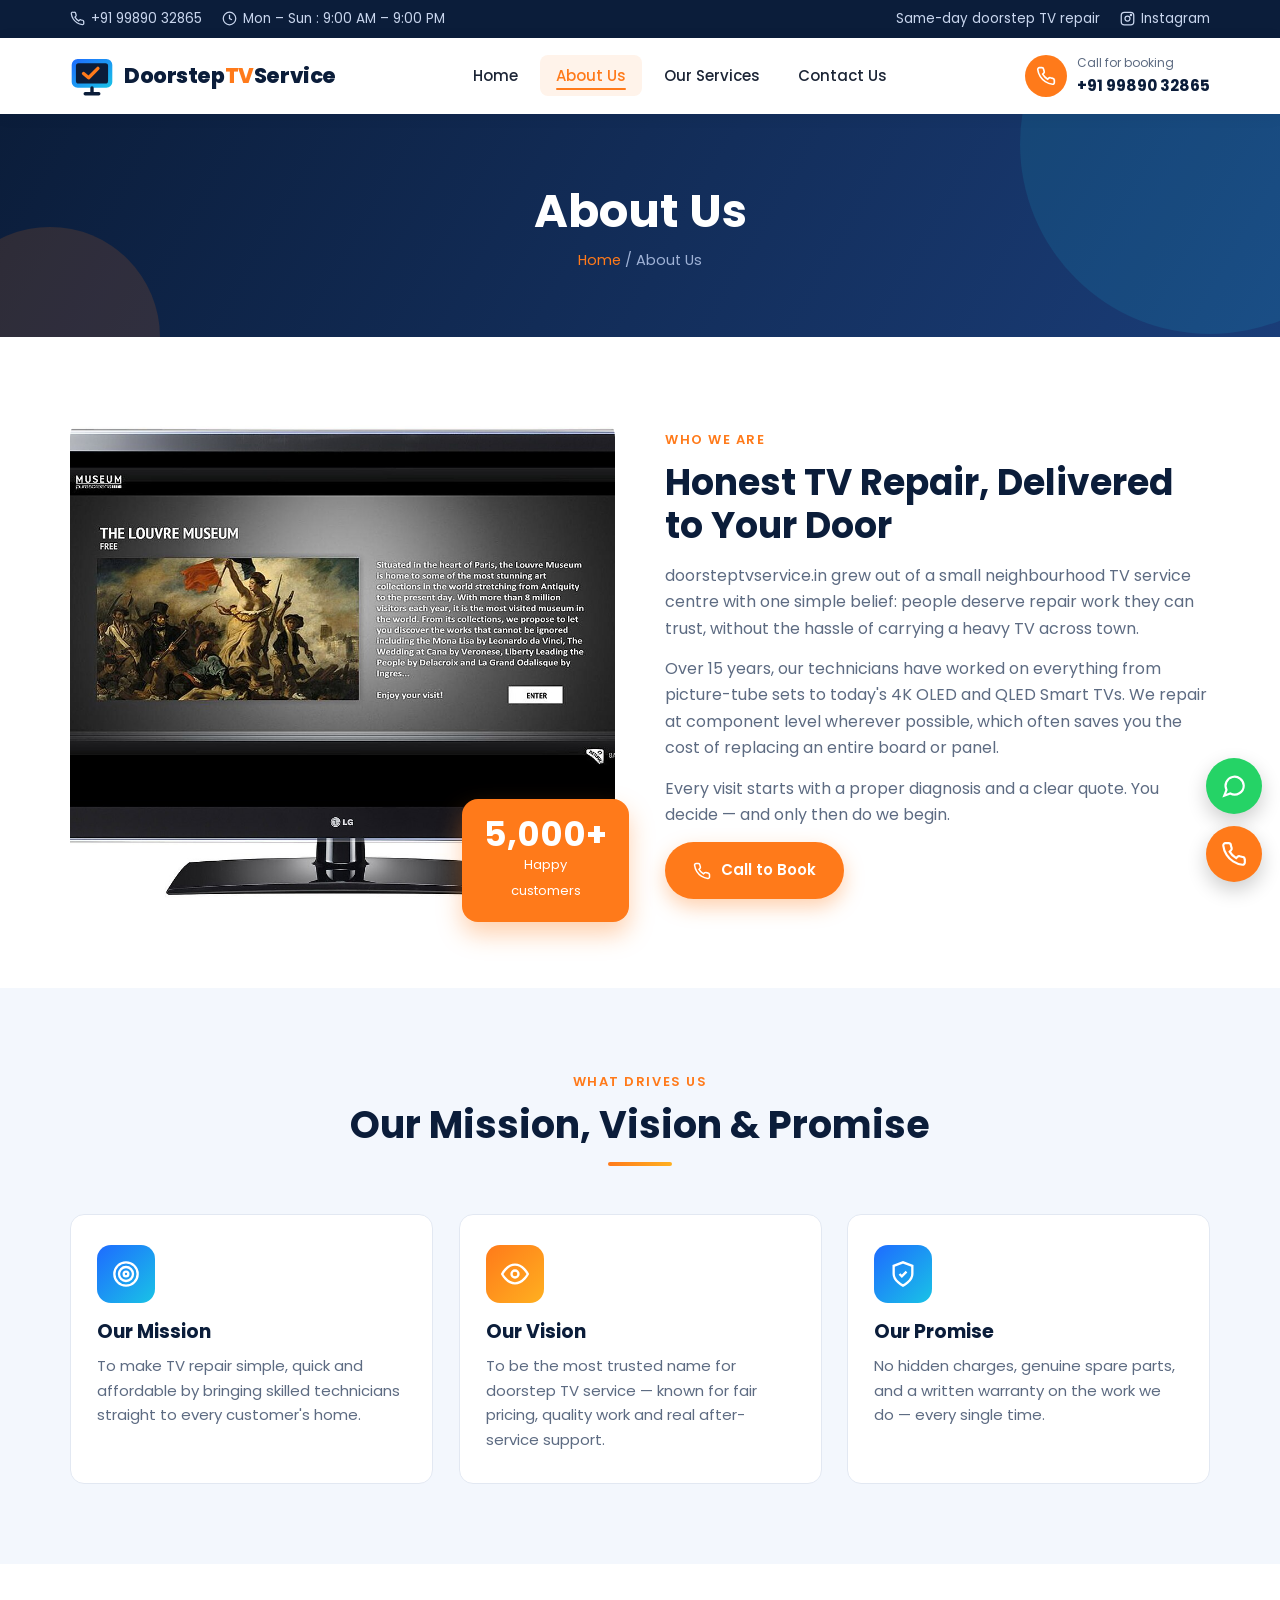
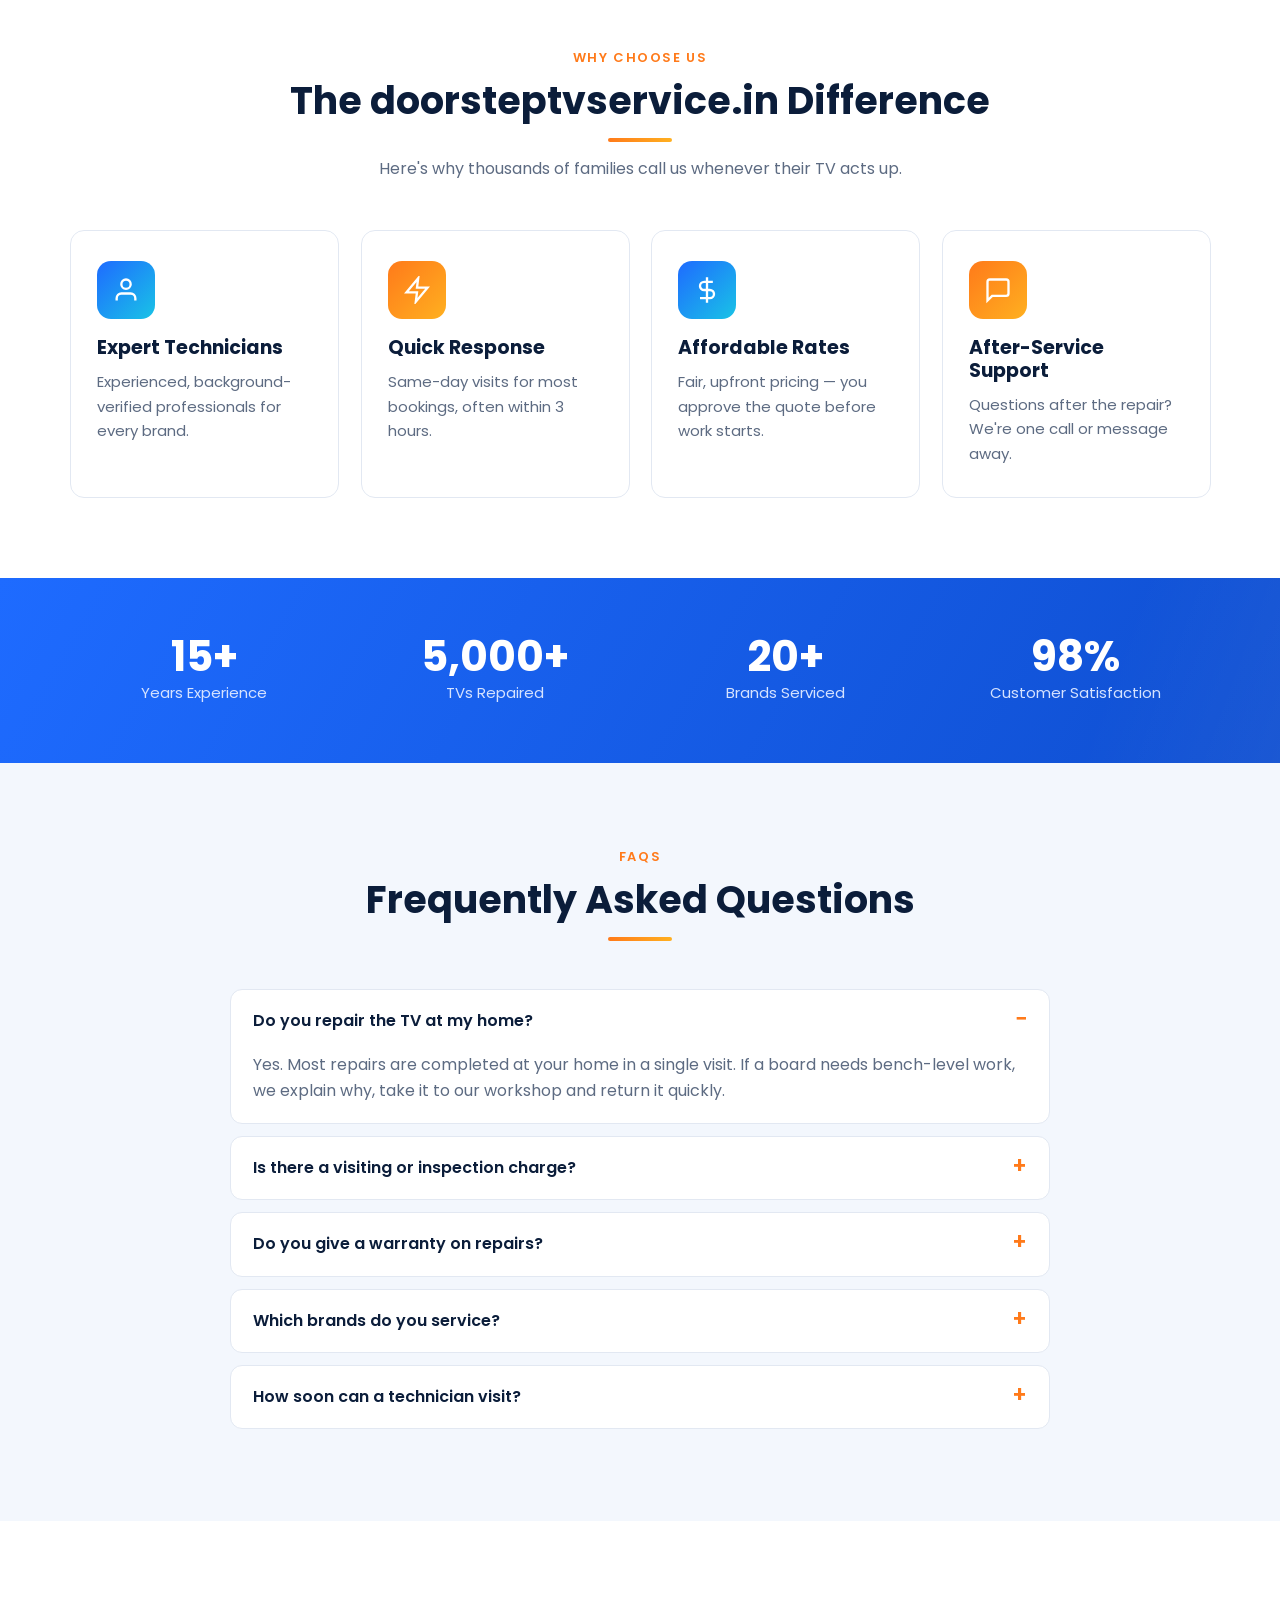
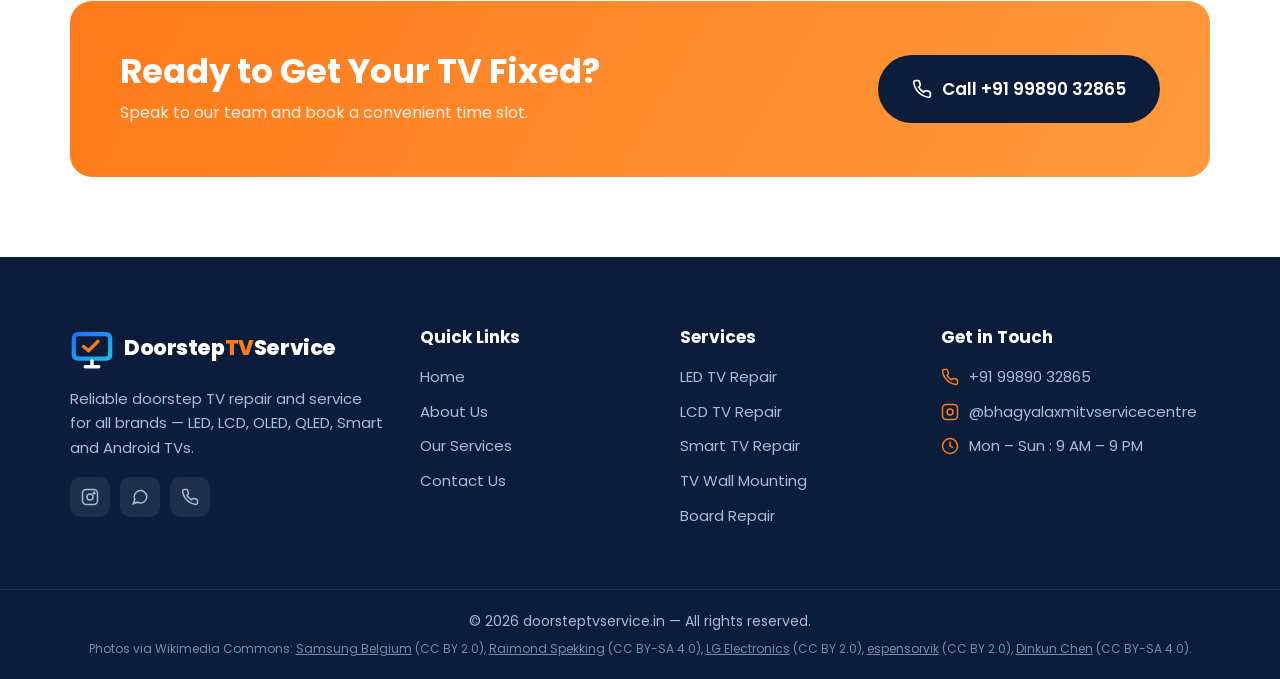
==== commit 564d7c8b: "Make calling the main CTA and use real product photos Every primary button now dials +91 99890 32865" ====
--- a/about.html
+++ b/about.html
@@ -60,20 +60,7 @@
 <section class="section">
   <div class="container grid-2">
     <div class="about-art reveal">
-      <div class="frame">
-        <svg viewBox="0 0 300 260" aria-hidden="true" style="width:100%">
-          <circle cx="150" cy="120" r="100" fill="#fff"/>
-          <rect x="70" y="60" width="160" height="100" rx="10" fill="#0b1d3a"/>
-          <rect x="80" y="70" width="140" height="80" rx="5" fill="#19c3e6"/>
-          <path d="M80 130 Q120 105 150 125 T220 115 V150 H80Z" fill="#1e6bff"/>
-          <rect x="138" y="160" width="24" height="18" fill="#0b1d3a"/>
-          <rect x="110" y="176" width="80" height="8" rx="4" fill="#0b1d3a"/>
-          <g transform="translate(200 150) rotate(-30)">
-            <rect x="0" y="0" width="16" height="64" rx="5" fill="#ff7a1a"/>
-            <rect x="5" y="-30" width="6" height="32" rx="2" fill="#5d6b82"/>
-          </g>
-        </svg>
-      </div>
+      <div class="frame photo"><img src="images/photos/smart-tv.jpg" alt="LG Smart LED TV" loading="lazy" width="1280" height="882"></div>
       <div class="exp-badge"><strong>5,000+</strong><span>Happy<br>customers</span></div>
     </div>
     <div class="reveal">
@@ -82,7 +69,7 @@
       <p class="lead">doorsteptvservice.in grew out of a small neighbourhood TV service centre with one simple belief: people deserve repair work they can trust, without the hassle of carrying a heavy TV across town.</p>
       <p class="lead">Over 15 years, our technicians have worked on everything from picture-tube sets to today's 4K OLED and QLED Smart TVs. We repair at component level wherever possible, which often saves you the cost of replacing an entire board or panel.</p>
       <p class="lead">Every visit starts with a proper diagnosis and a clear quote. You decide — and only then do we begin.</p>
-      <a href="contact.html" class="btn btn-primary">Book a Technician</a>
+      <a href="tel:+919989032865" class="btn btn-primary"><svg viewBox="0 0 24 24" fill="none" stroke="currentColor" stroke-width="2"><path d="M22 16.9v3a2 2 0 0 1-2.2 2 19.8 19.8 0 0 1-8.6-3.1 19.5 19.5 0 0 1-6-6A19.8 19.8 0 0 1 2.1 4.2 2 2 0 0 1 4.1 2h3a2 2 0 0 1 2 1.7c.1.9.4 1.8.7 2.7a2 2 0 0 1-.5 2.1L8 9.8a16 16 0 0 0 6 6l1.3-1.3a2 2 0 0 1 2.1-.4c.9.3 1.8.6 2.7.7a2 2 0 0 1 1.7 2z"/></svg>Call to Book</a>
     </div>
   </div>
 </section>
@@ -167,8 +154,7 @@
         <p>Speak to our team and book a convenient time slot.</p>
       </div>
       <div class="hero-actions">
-        <a href="tel:+919989032865" class="btn btn-dark">Call +91 99890 32865</a>
-        <a href="https://wa.me/919989032865" target="_blank" rel="noopener" class="btn btn-wa">WhatsApp Us</a>
+        <a href="tel:+919989032865" class="btn btn-dark btn-lg"><svg viewBox="0 0 24 24" fill="none" stroke="currentColor" stroke-width="2"><path d="M22 16.9v3a2 2 0 0 1-2.2 2 19.8 19.8 0 0 1-8.6-3.1 19.5 19.5 0 0 1-6-6A19.8 19.8 0 0 1 2.1 4.2 2 2 0 0 1 4.1 2h3a2 2 0 0 1 2 1.7c.1.9.4 1.8.7 2.7a2 2 0 0 1-.5 2.1L8 9.8a16 16 0 0 0 6 6l1.3-1.3a2 2 0 0 1 2.1-.4c.9.3 1.8.6 2.7.7a2 2 0 0 1 1.7 2z"/></svg>Call +91 99890 32865</a>
       </div>
     </div>
   </div>
@@ -217,8 +203,11 @@
       </ul>
     </div>
   </div>
-  <div class="footer-bottom">© <span class="year">2026</span> doorsteptvservice.in — All rights reserved.</div>
+  <div class="footer-bottom">© <span class="year">2026</span> doorsteptvservice.in — All rights reserved.<p class="photo-credits">Photos via Wikimedia Commons: <a href="https://commons.wikimedia.org/wiki/File:Samsung_OLED_TV.jpg" target="_blank" rel="noopener">Samsung Belgium</a> (CC BY 2.0), <a href="https://commons.wikimedia.org/wiki/File:Mainboard_715G3385-1_for_LCD_TV_Toshiba_26AV603PG-8544.jpg" target="_blank" rel="noopener">Raimond Spekking</a> (CC BY-SA 4.0), <a href="https://commons.wikimedia.org/wiki/File:LG_smart_TV.jpg" target="_blank" rel="noopener">LG Electronics</a> (CC BY 2.0), <a href="https://commons.wikimedia.org/wiki/File:Remote_Control,_Television_-_TV-controller.jpg" target="_blank" rel="noopener">espensorvik</a> (CC BY 2.0), <a href="https://commons.wikimedia.org/wiki/File:LG_IPS_LCD_4K_TV_%26_SAMSUNG_SOUNDBAR_HW-J250_(cropped).jpg" target="_blank" rel="noopener">Dinkun Chen</a> (CC BY-SA 4.0).</p></div>
 </footer>
+
+<!-- Mobile call bar -->
+<a href="tel:+919989032865" class="call-bar" aria-label="Call +91 99890 32865"><svg viewBox="0 0 24 24" fill="none" stroke="currentColor" stroke-width="2"><path d="M22 16.9v3a2 2 0 0 1-2.2 2 19.8 19.8 0 0 1-8.6-3.1 19.5 19.5 0 0 1-6-6A19.8 19.8 0 0 1 2.1 4.2 2 2 0 0 1 4.1 2h3a2 2 0 0 1 2 1.7c.1.9.4 1.8.7 2.7a2 2 0 0 1-.5 2.1L8 9.8a16 16 0 0 0 6 6l1.3-1.3a2 2 0 0 1 2.1-.4c.9.3 1.8.6 2.7.7a2 2 0 0 1 1.7 2z"/></svg><span>Call Now &nbsp;·&nbsp; +91 99890 32865</span></a>
 
 <!-- Floating buttons -->
 <div class="floating">
--- a/css/style.css
+++ b/css/style.css
@@ -426,13 +426,9 @@
 }
 @keyframes shimmer { to { background-position: -200% center; } }
 
-/* Hero: TV floats, screen glows, tick draws itself */
-.hero-art > svg { animation: tvFloat 6s ease-in-out infinite; }
+/* Hero: product photo floats gently */
+.hero-photo { animation: tvFloat 6s ease-in-out infinite; }
 @keyframes tvFloat { 0%, 100% { translate: 0 0; } 50% { translate: 0 -12px; } }
-.hero-art > svg > circle { animation: glow 4s ease-in-out infinite; }
-@keyframes glow { 0%, 100% { opacity: .08; } 50% { opacity: .22; } }
-.hero-art > svg g path { stroke-dasharray: 60; stroke-dashoffset: 60; animation: draw 1s ease 1.1s forwards; }
-@keyframes draw { to { stroke-dashoffset: 0; } }
 .hero-badge .dot { animation: blink 1.6s ease-in-out infinite; }
 @keyframes blink { 50% { box-shadow: 0 0 0 7px rgba(46,229,122,.08); } }
 
@@ -543,5 +539,58 @@
 @media (prefers-reduced-motion: reduce) {
   *, *::before, *::after { animation-duration: .01ms !important; animation-iteration-count: 1 !important; transition-duration: .01ms !important; scroll-behavior: auto !important; }
   .reveal, .reveal-left, .reveal-right, .reveal-zoom { opacity: 1; translate: none; scale: none; }
-  .hero-art > svg g path { stroke-dashoffset: 0; }
-}
+}
+
+/* ============================================================
+   Real photos
+   ============================================================ */
+.hero-photo {
+  margin: 0; background: #fff; border-radius: 24px; padding: 14px;
+  box-shadow: 0 30px 60px rgba(0,0,0,.35), 0 0 0 1px rgba(255,255,255,.08);
+}
+.hero-photo img { width: 100%; height: auto; border-radius: 14px; display: block; }
+.about-art .frame.photo { padding: 0; overflow: hidden; aspect-ratio: 1 / .9; }
+.about-art .frame.photo img { width: 100%; height: 100%; object-fit: cover; transition: transform .8s cubic-bezier(.2,.7,.2,1); }
+.about-art:hover .frame.photo img { transform: scale(1.05); }
+.svc-row { grid-template-columns: 200px 1fr; align-items: center; }
+.svc-row .ic { width: 200px; height: 150px; border-radius: 16px; }
+.svc-row .ic svg { width: 56px; height: 56px; }
+.svc-photo { width: 200px; height: 150px; object-fit: cover; border-radius: 16px; display: block; transition: transform .5s ease; }
+.svc-row:hover .svc-photo { transform: scale(1.04); }
+@media (max-width: 600px) {
+  .svc-row .ic, .svc-photo { width: 100%; height: 180px; }
+}
+
+/* ============================================================
+   Call-first: every main action dials the phone
+   ============================================================ */
+.btn-lg { padding: 18px 32px; font-size: 17px; }
+.btn-lg svg { width: 20px; height: 20px; }
+.call-note { font-size: 14px !important; color: #9fb2d6 !important; margin: 14px 0 0 !important; }
+.svc-call { display: inline-flex; align-items: center; gap: 8px; margin-top: 14px; font-weight: 600; color: var(--orange); font-size: 15px; }
+.svc-call svg { width: 16px; height: 16px; }
+.svc-call:hover { color: var(--orange-dark); text-decoration: underline; }
+.header-call .icon { background: var(--orange); color: #fff; animation: pulse 2s infinite; }
+.call-card { border: 2px solid var(--orange); background: #fff8f2; }
+.call-card .big-phone { font-size: 24px; font-weight: 800; color: var(--navy); margin: 2px 0 4px; }
+
+/* Sticky call bar on phones */
+.call-bar { display: none; }
+@media (max-width: 860px) {
+  .header-call { display: flex; margin-left: auto; margin-right: 6px; }
+  .header-call .txt { display: none; }
+  .call-bar {
+    display: flex; align-items: center; justify-content: center; gap: 10px;
+    position: fixed; left: 0; right: 0; bottom: 0; z-index: 70; height: 60px;
+    background: var(--orange); color: #fff; font-weight: 700; font-size: 17px;
+    box-shadow: 0 -6px 20px rgba(0,0,0,.15); padding-bottom: env(safe-area-inset-bottom);
+  }
+  .call-bar svg { width: 22px; height: 22px; animation: ring 2.4s ease-in-out infinite; }
+  body { padding-bottom: 60px; }
+  .floating { bottom: 76px; }
+  .floating .f-call { display: none; }
+}
+@keyframes ring { 0%, 60%, 100% { transform: rotate(0); } 65%, 75%, 85% { transform: rotate(-14deg); } 70%, 80%, 90% { transform: rotate(14deg); } }
+
+.photo-credits { font-size: 12px; opacity: .7; margin: 6px 0 0 !important; }
+.photo-credits a { text-decoration: underline; }
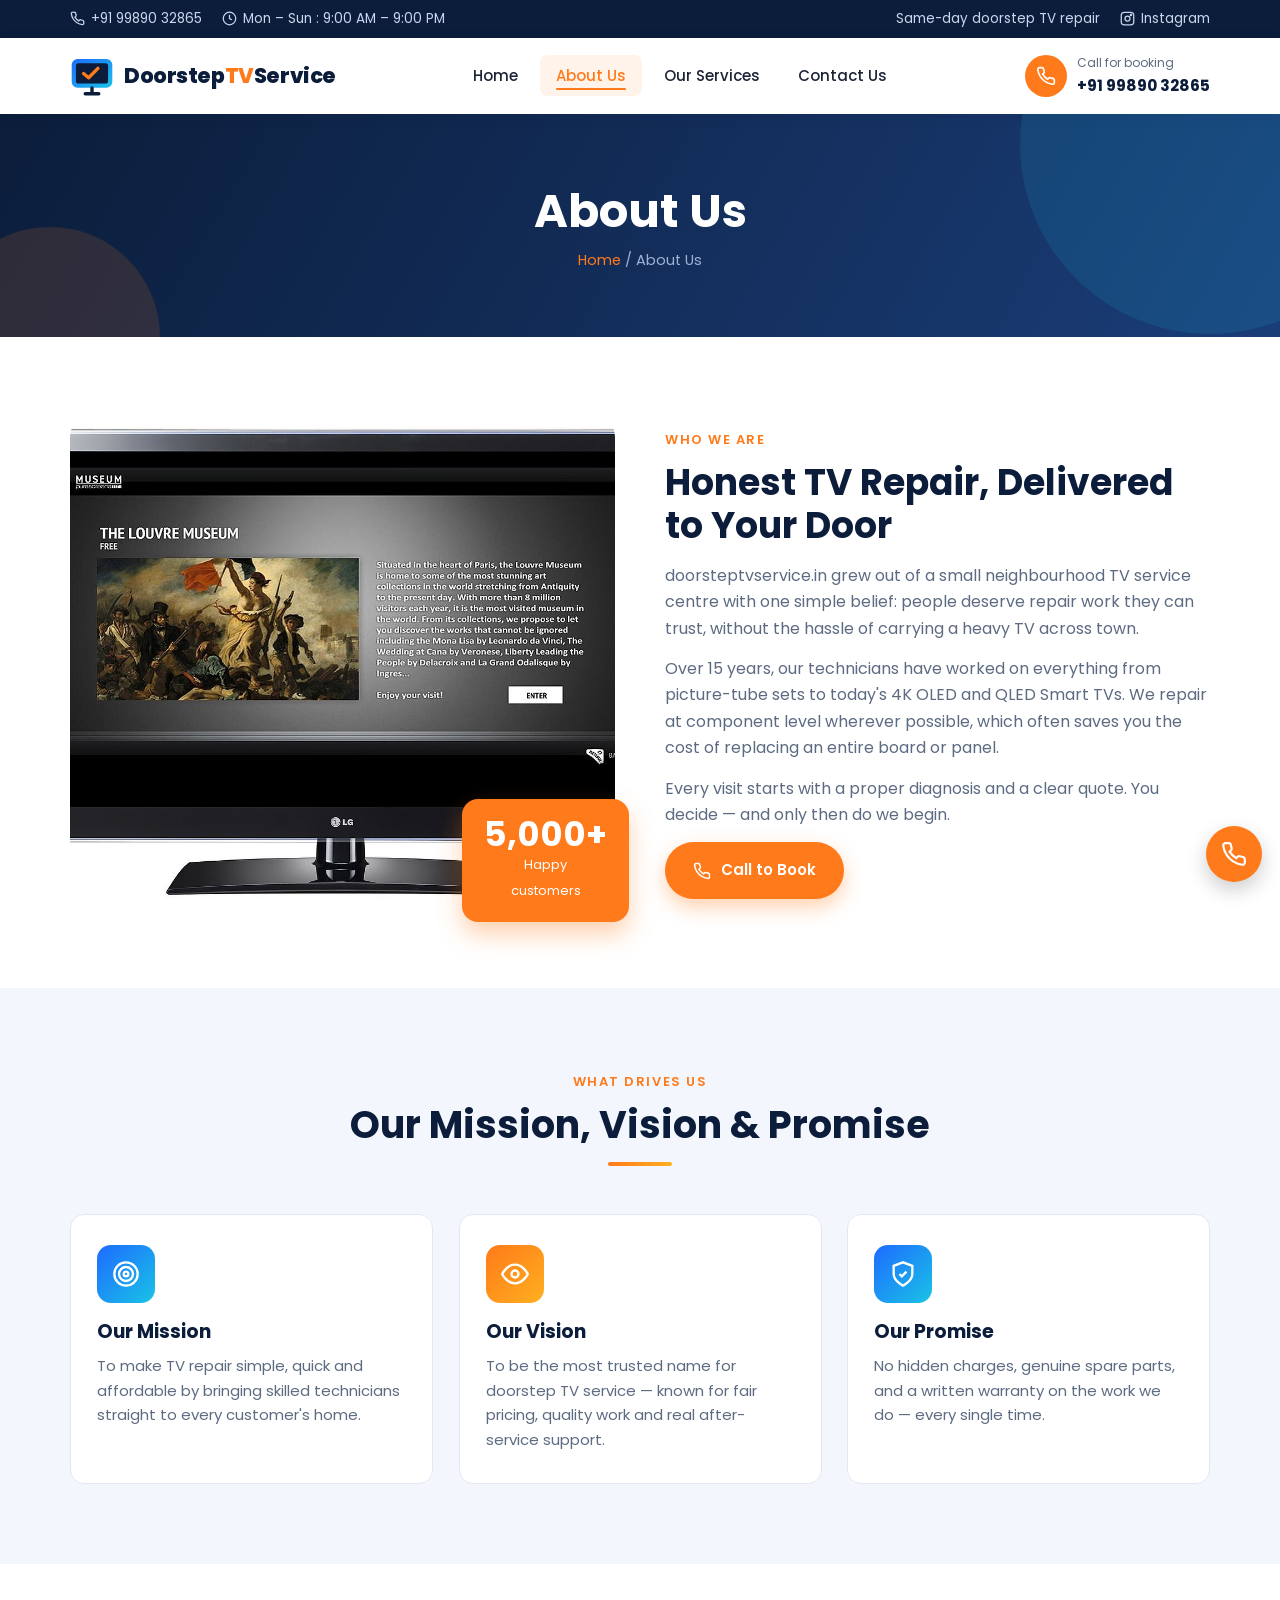
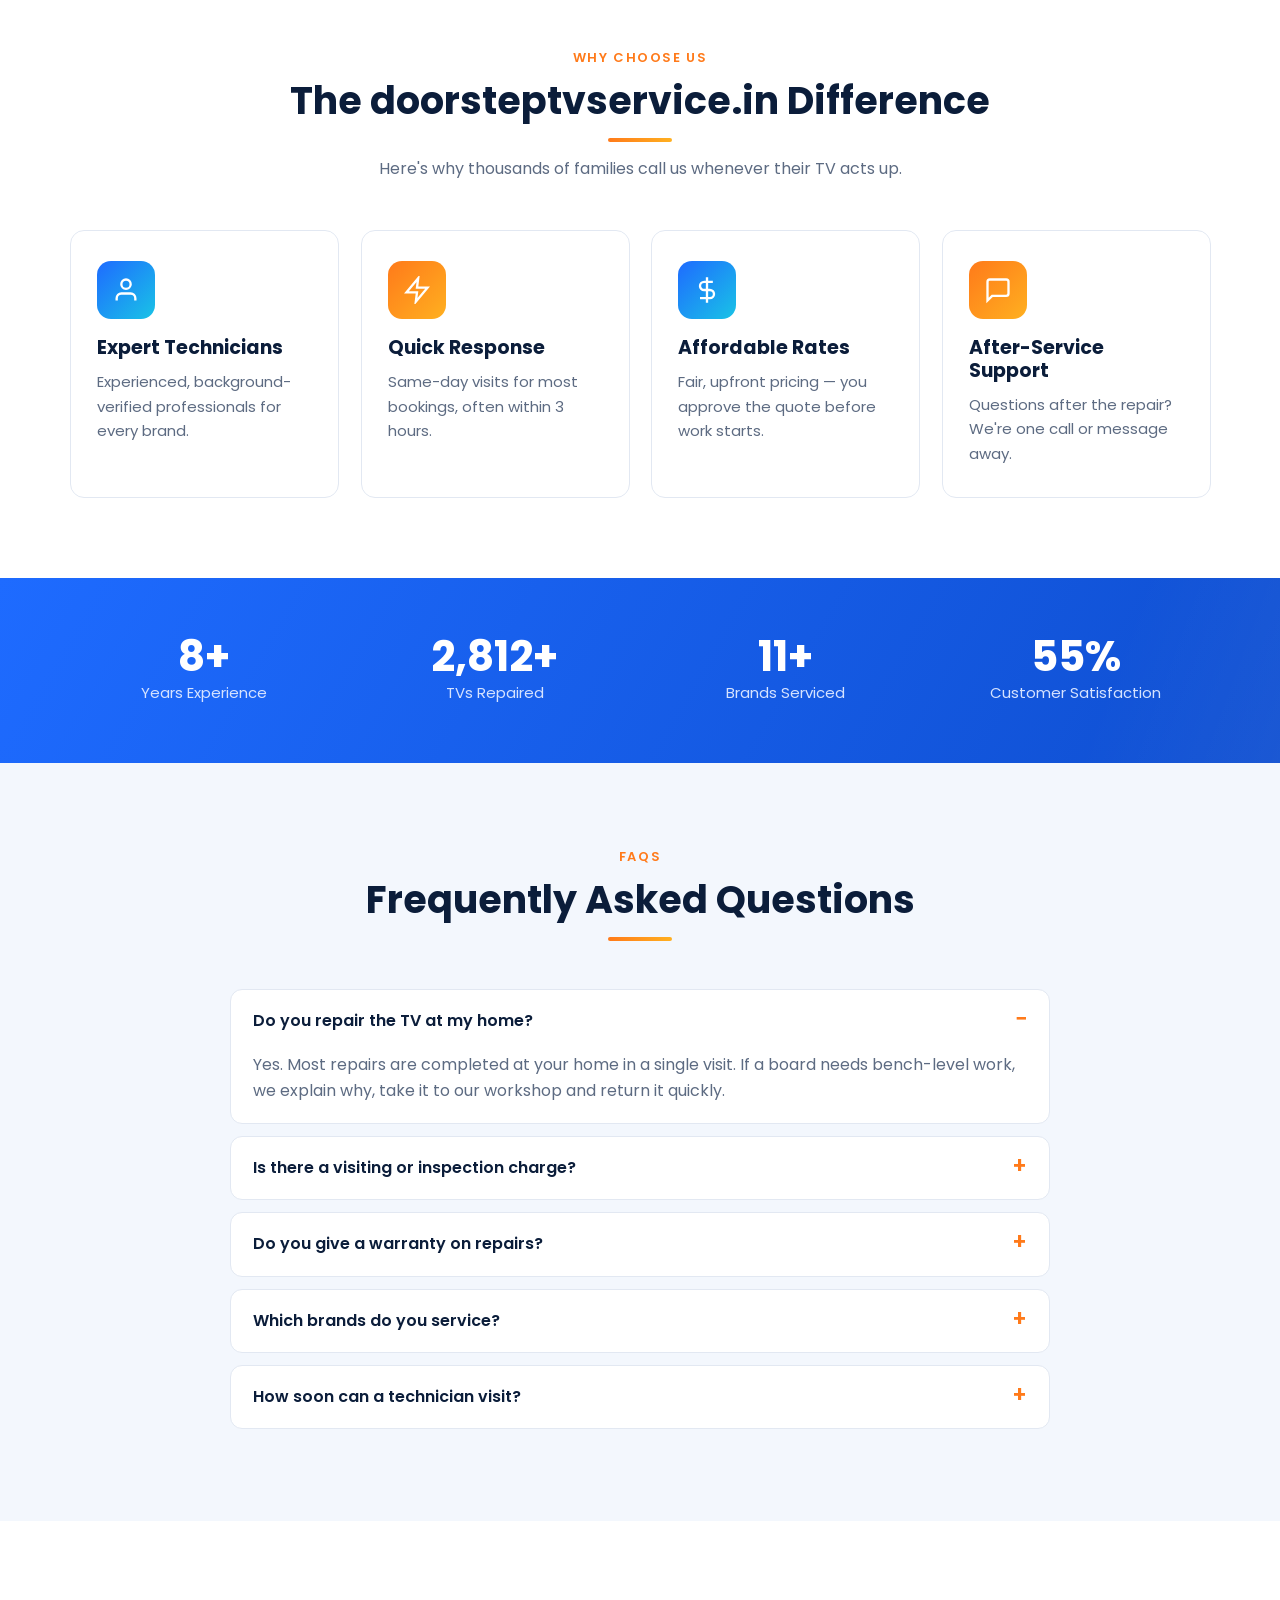
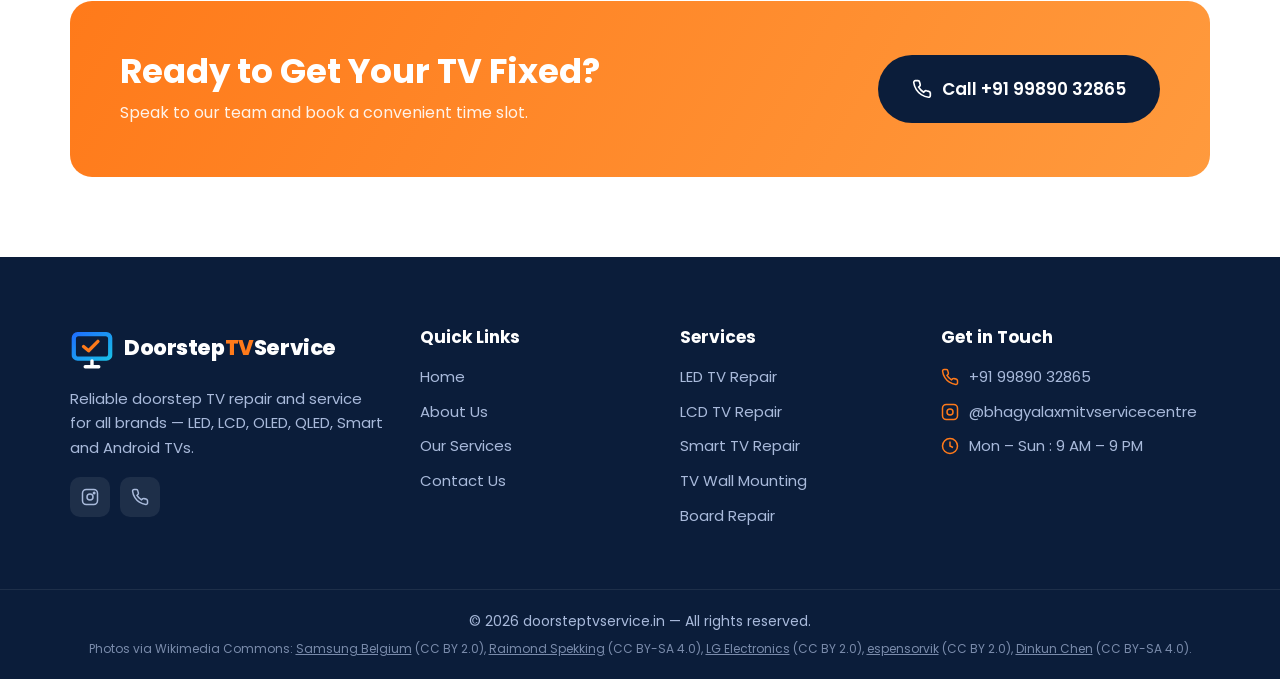
==== commit 9a33d60c: "Remove WhatsApp from the site Drop the floating WhatsApp button, footer icon, contact card and the W" ====
--- a/about.html
+++ b/about.html
@@ -140,7 +140,7 @@
       <details><summary>Is there a visiting or inspection charge?</summary><p>A small inspection charge applies, and it is adjusted in the final bill if you go ahead with the repair. You'll always know the cost before we begin.</p></details>
       <details><summary>Do you give a warranty on repairs?</summary><p>Yes, every repair comes with a service warranty on the parts replaced and the work done. The exact period depends on the part and will be mentioned on your bill.</p></details>
       <details><summary>Which brands do you service?</summary><p>We service all major brands including Samsung, LG, Sony, Mi, OnePlus, TCL, VU, Panasonic, Philips, Hisense and many more.</p></details>
-      <details><summary>How soon can a technician visit?</summary><p>For most bookings we offer same-day visits. Call or WhatsApp us early in the day for the fastest slot.</p></details>
+      <details><summary>How soon can a technician visit?</summary><p>For most bookings we offer same-day visits. Call us early in the day for the fastest slot.</p></details>
     </div>
   </div>
 </section>
@@ -171,7 +171,6 @@
       <p>Reliable doorstep TV repair and service for all brands — LED, LCD, OLED, QLED, Smart and Android TVs.</p>
       <div class="socials">
         <a href="https://www.instagram.com/bhagyalaxmitvservicecentre" target="_blank" rel="noopener" aria-label="Instagram"><svg viewBox="0 0 24 24" fill="none" stroke="currentColor" stroke-width="2"><rect x="2" y="2" width="20" height="20" rx="5"/><circle cx="12" cy="12" r="4"/><circle cx="17.5" cy="6.5" r="1" fill="currentColor"/></svg></a>
-        <a href="https://wa.me/919989032865" target="_blank" rel="noopener" aria-label="WhatsApp"><svg viewBox="0 0 24 24" fill="none" stroke="currentColor" stroke-width="2"><path d="M21 11.5a8.4 8.4 0 0 1-12.4 7.4L3 21l2.1-5.4A8.4 8.4 0 1 1 21 11.5z"/></svg></a>
         <a href="tel:+919989032865" aria-label="Call"><svg viewBox="0 0 24 24" fill="none" stroke="currentColor" stroke-width="2"><path d="M22 16.9v3a2 2 0 0 1-2.2 2 19.8 19.8 0 0 1-8.6-3.1 19.5 19.5 0 0 1-6-6A19.8 19.8 0 0 1 2.1 4.2 2 2 0 0 1 4.1 2h3a2 2 0 0 1 2 1.7c.1.9.4 1.8.7 2.7a2 2 0 0 1-.5 2.1L8 9.8a16 16 0 0 0 6 6l1.3-1.3a2 2 0 0 1 2.1-.4c.9.3 1.8.6 2.7.7a2 2 0 0 1 1.7 2z"/></svg></a>
       </div>
     </div>
@@ -211,7 +210,6 @@
 
 <!-- Floating buttons -->
 <div class="floating">
-  <a href="https://wa.me/919989032865" target="_blank" rel="noopener" class="f-wa" aria-label="WhatsApp"><svg viewBox="0 0 24 24" fill="none" stroke="currentColor" stroke-width="2"><path d="M21 11.5a8.4 8.4 0 0 1-12.4 7.4L3 21l2.1-5.4A8.4 8.4 0 1 1 21 11.5z"/></svg></a>
   <a href="tel:+919989032865" class="f-call" aria-label="Call now"><svg viewBox="0 0 24 24" fill="none" stroke="currentColor" stroke-width="2"><path d="M22 16.9v3a2 2 0 0 1-2.2 2 19.8 19.8 0 0 1-8.6-3.1 19.5 19.5 0 0 1-6-6A19.8 19.8 0 0 1 2.1 4.2 2 2 0 0 1 4.1 2h3a2 2 0 0 1 2 1.7c.1.9.4 1.8.7 2.7a2 2 0 0 1-.5 2.1L8 9.8a16 16 0 0 0 6 6l1.3-1.3a2 2 0 0 1 2.1-.4c.9.3 1.8.6 2.7.7a2 2 0 0 1 1.7 2z"/></svg></a>
 </div>
 
--- a/css/style.css
+++ b/css/style.css
@@ -53,8 +53,6 @@
 .btn-outline:hover { background: #fff; color: var(--navy); }
 .btn-dark { background: var(--navy); color: #fff; }
 .btn-dark:hover { background: var(--blue); }
-.btn-wa { background: #25d366; color: #fff; }
-.btn-wa:hover { background: #1eb457; }
 
 /* Top bar */
 .topbar { background: var(--navy); color: #c9d6ee; font-size: 13.5px; }
@@ -322,7 +320,6 @@
 }
 .floating a:hover { transform: scale(1.08); }
 .floating svg { width: 26px; height: 26px; }
-.floating .f-wa { background: #25d366; }
 .floating .f-call { background: var(--orange); animation: pulse 2s infinite; }
 @keyframes pulse { 0% { box-shadow: 0 0 0 0 rgba(255,122,26,.55); } 70% { box-shadow: 0 0 0 16px rgba(255,122,26,0); } 100% { box-shadow: 0 0 0 0 rgba(255,122,26,0); } }
 
@@ -527,7 +524,6 @@
 .exp-badge { animation: bob 5s ease-in-out infinite; }
 
 /* Floating buttons: pop in */
-.floating a.f-wa { animation: popIn .6s cubic-bezier(.3,1.6,.5,1) .8s both; }
 .floating a.f-call { animation: popIn .6s cubic-bezier(.3,1.6,.5,1) 1s both, pulse 2s 1.6s infinite; }
 @keyframes popIn { from { opacity: 0; transform: scale(0); } to { opacity: 1; transform: none; } }
 
@@ -594,3 +590,10 @@
 
 .photo-credits { font-size: 12px; opacity: .7; margin: 6px 0 0 !important; }
 .photo-credits a { text-decoration: underline; }
+
+/* Contact: call box (replaces the old booking form) */
+.call-checklist { display: grid; gap: 14px; margin: 6px 0 26px; }
+.call-checklist li { display: flex; gap: 12px; align-items: flex-start; font-size: 15.5px; color: var(--muted); }
+.call-checklist strong { color: var(--navy); }
+.call-checklist svg { width: 22px; height: 22px; flex-shrink: 0; color: #fff; background: var(--orange); border-radius: 50%; padding: 4px; margin-top: 1px; }
+.call-box-btn { width: 100%; justify-content: center; }
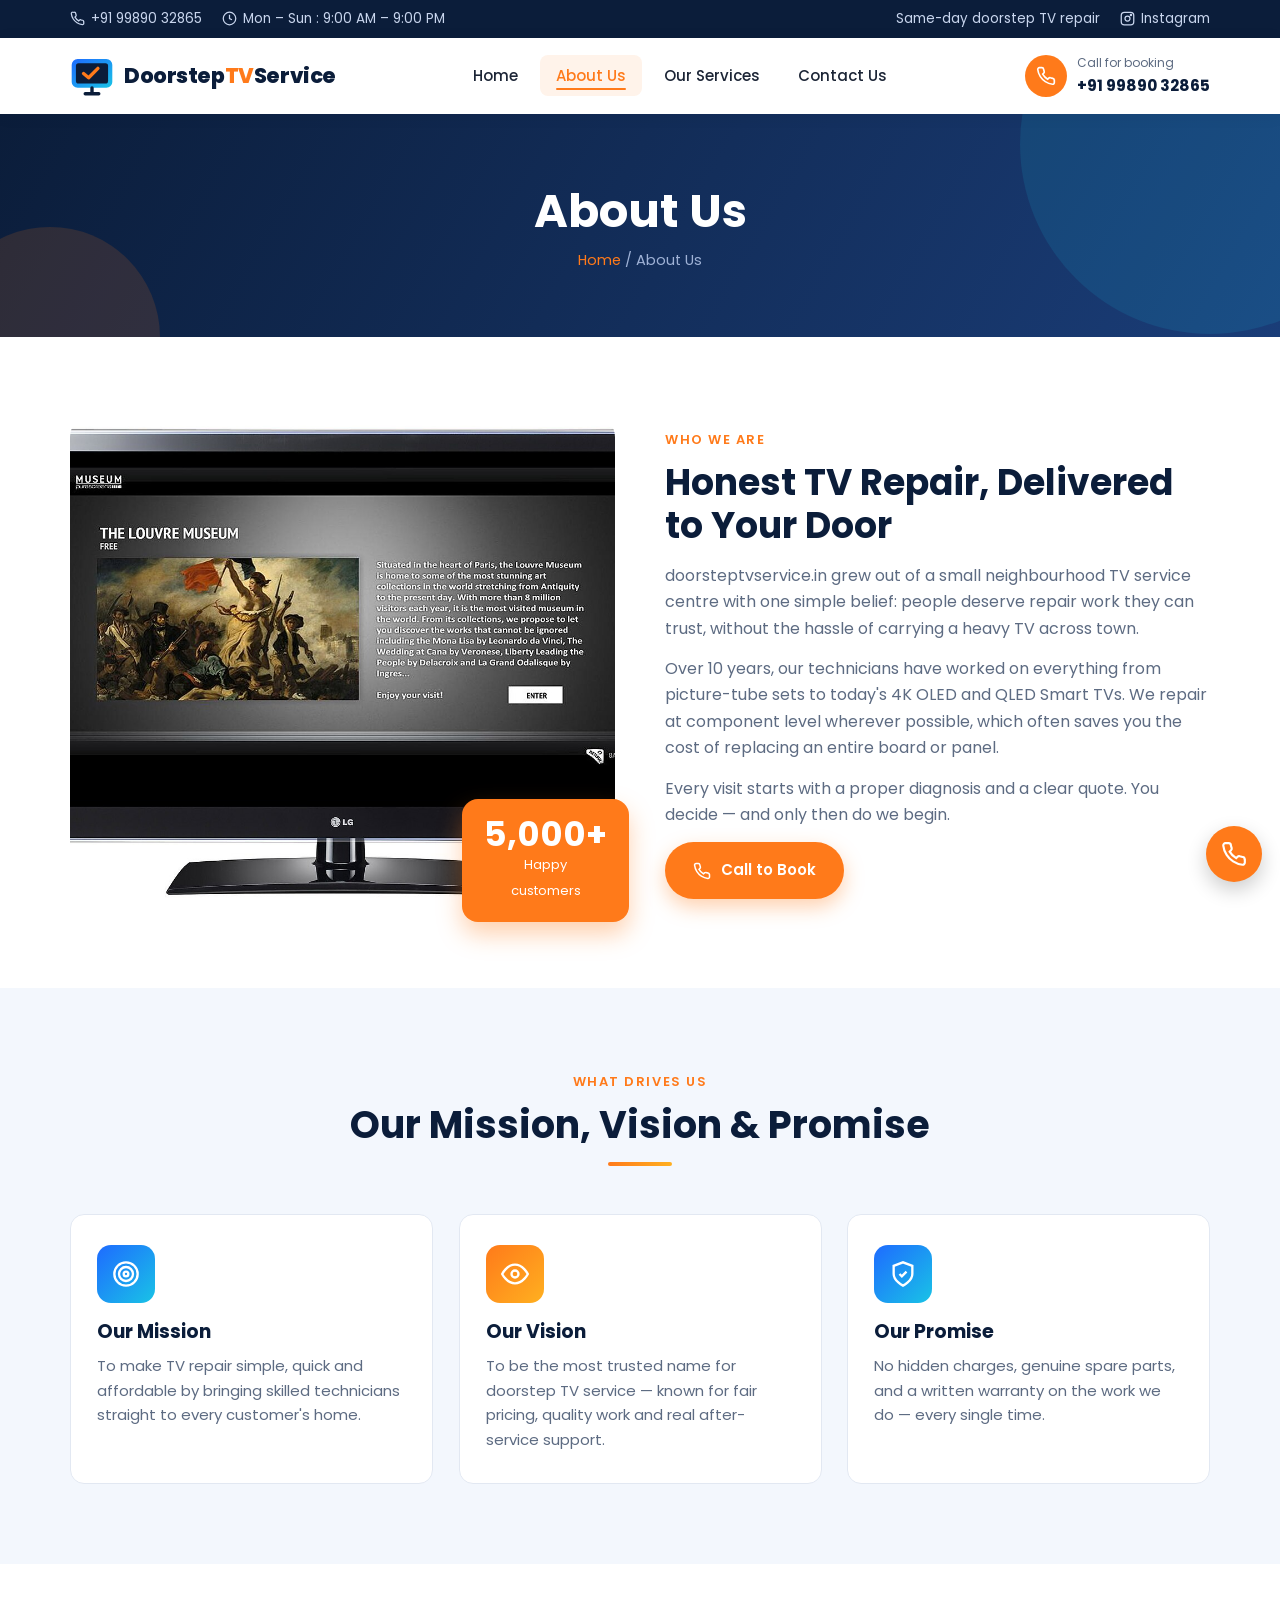
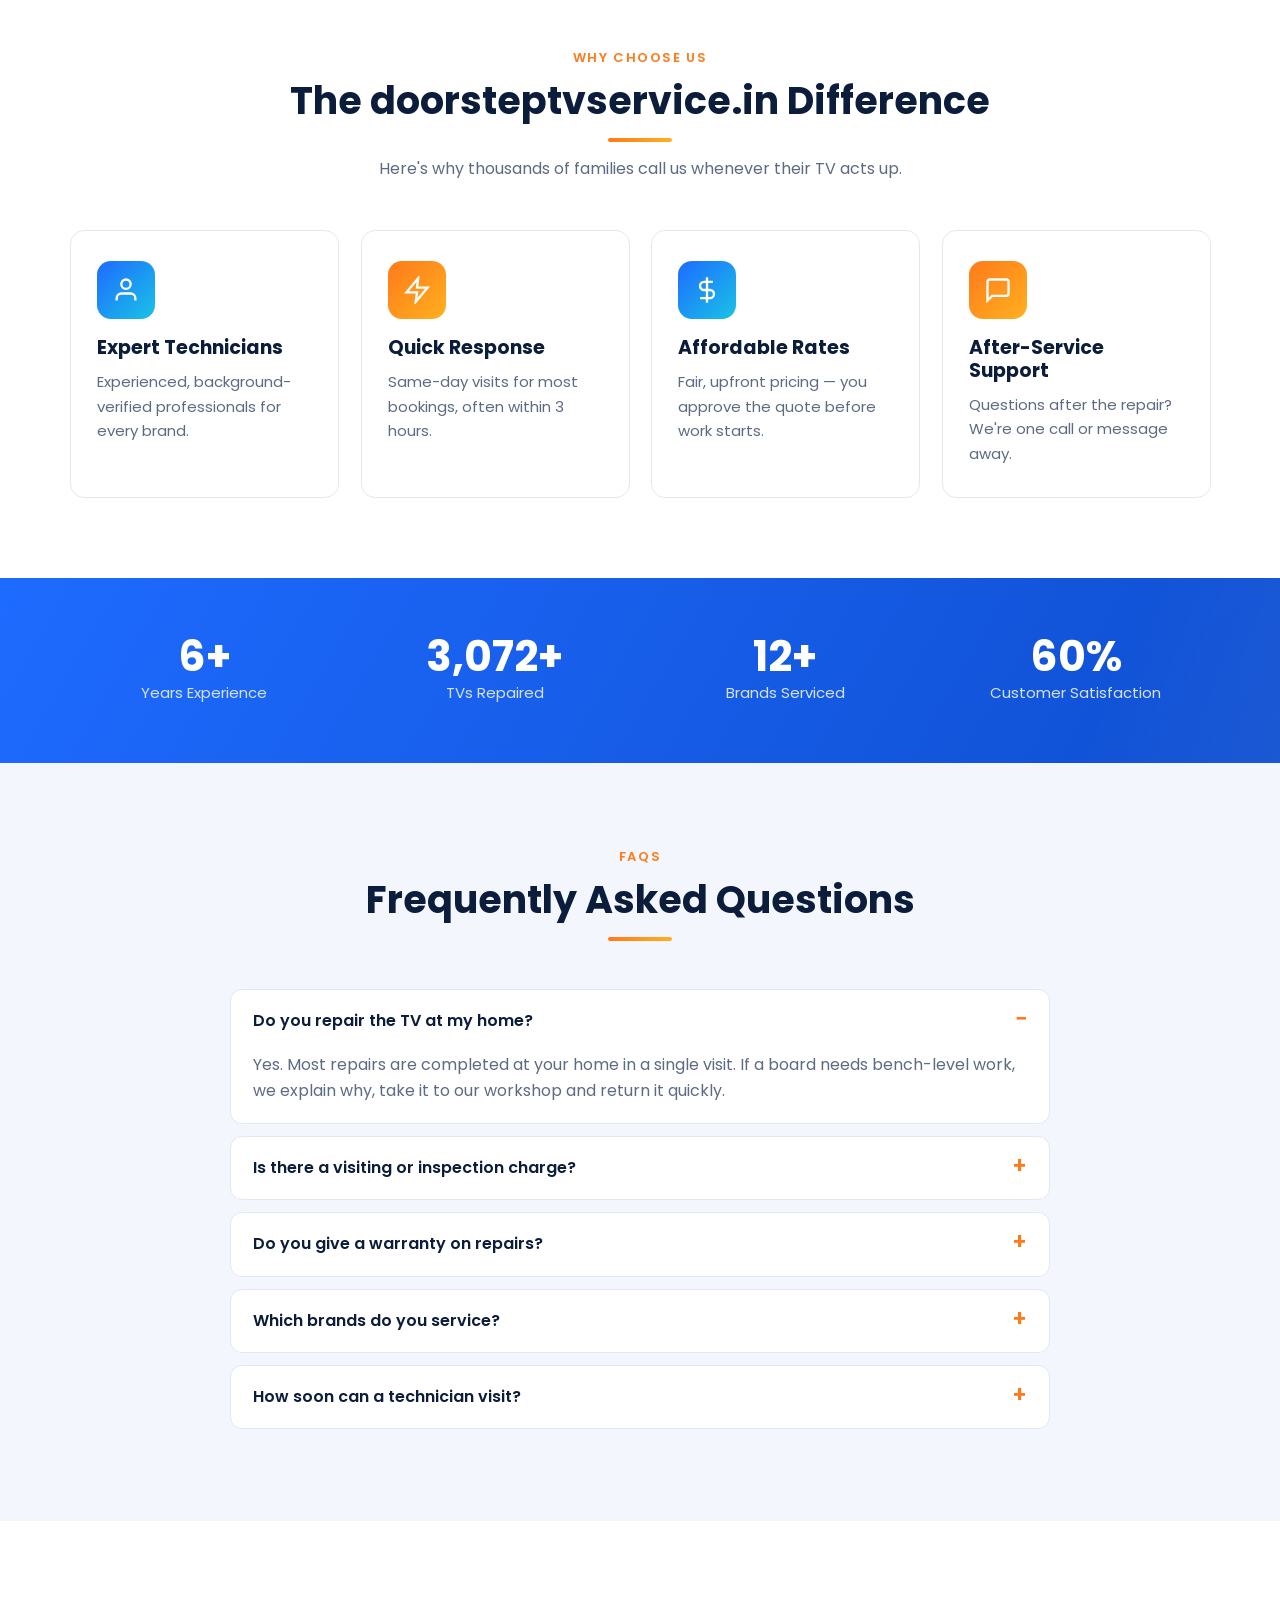
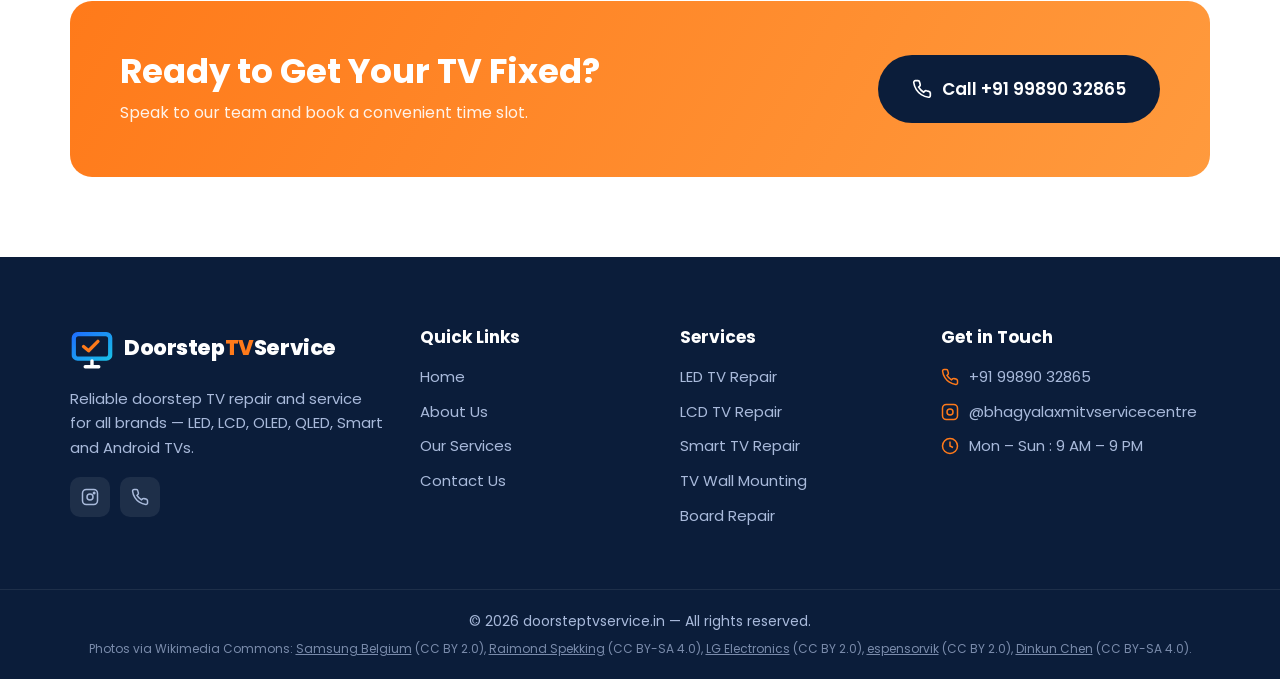
==== commit 3b8b2d43: "Show 10+ years of experience and move brands under the banner Co-Authored-By: Claude Opus 5.5 <norep" ====
--- a/about.html
+++ b/about.html
@@ -4,7 +4,7 @@
   <meta charset="UTF-8">
   <meta name="viewport" content="width=device-width, initial-scale=1.0">
   <title>About Us | doorsteptvservice.in</title>
-  <meta name="description" content="Learn about doorsteptvservice.in – 15+ years of trusted doorstep TV repair for all brands. Honest pricing, genuine parts, warranty on every repair.">
+  <meta name="description" content="Learn about doorsteptvservice.in – 10+ years of trusted doorstep TV repair for all brands. Honest pricing, genuine parts, warranty on every repair.">
   <link rel="icon" href="images/favicon.svg" type="image/svg+xml">
   <link rel="preconnect" href="https://fonts.googleapis.com">
   <link href="https://fonts.googleapis.com/css2?family=Poppins:wght@400;500;600;700;800&display=swap" rel="stylesheet">
@@ -67,7 +67,7 @@
       <span class="eyebrow">Who We Are</span>
       <h2 style="font-size:clamp(26px,3.2vw,36px);margin-bottom:16px">Honest TV Repair, Delivered to Your Door</h2>
       <p class="lead">doorsteptvservice.in grew out of a small neighbourhood TV service centre with one simple belief: people deserve repair work they can trust, without the hassle of carrying a heavy TV across town.</p>
-      <p class="lead">Over 15 years, our technicians have worked on everything from picture-tube sets to today's 4K OLED and QLED Smart TVs. We repair at component level wherever possible, which often saves you the cost of replacing an entire board or panel.</p>
+      <p class="lead">Over 10 years, our technicians have worked on everything from picture-tube sets to today's 4K OLED and QLED Smart TVs. We repair at component level wherever possible, which often saves you the cost of replacing an entire board or panel.</p>
       <p class="lead">Every visit starts with a proper diagnosis and a clear quote. You decide — and only then do we begin.</p>
       <a href="tel:+919989032865" class="btn btn-primary"><svg viewBox="0 0 24 24" fill="none" stroke="currentColor" stroke-width="2"><path d="M22 16.9v3a2 2 0 0 1-2.2 2 19.8 19.8 0 0 1-8.6-3.1 19.5 19.5 0 0 1-6-6A19.8 19.8 0 0 1 2.1 4.2 2 2 0 0 1 4.1 2h3a2 2 0 0 1 2 1.7c.1.9.4 1.8.7 2.7a2 2 0 0 1-.5 2.1L8 9.8a16 16 0 0 0 6 6l1.3-1.3a2 2 0 0 1 2.1-.4c.9.3 1.8.6 2.7.7a2 2 0 0 1 1.7 2z"/></svg>Call to Book</a>
     </div>
@@ -121,7 +121,7 @@
 <!-- Stats band -->
 <section class="stats-band">
   <div class="container grid-4">
-    <div><strong data-count="15" data-suffix="+">0</strong><span>Years Experience</span></div>
+    <div><strong data-count="10" data-suffix="+">0</strong><span>Years Experience</span></div>
     <div><strong data-count="5000" data-suffix="+">0</strong><span>TVs Repaired</span></div>
     <div><strong data-count="20" data-suffix="+">0</strong><span>Brands Serviced</span></div>
     <div><strong data-count="98" data-suffix="%">0</strong><span>Customer Satisfaction</span></div>
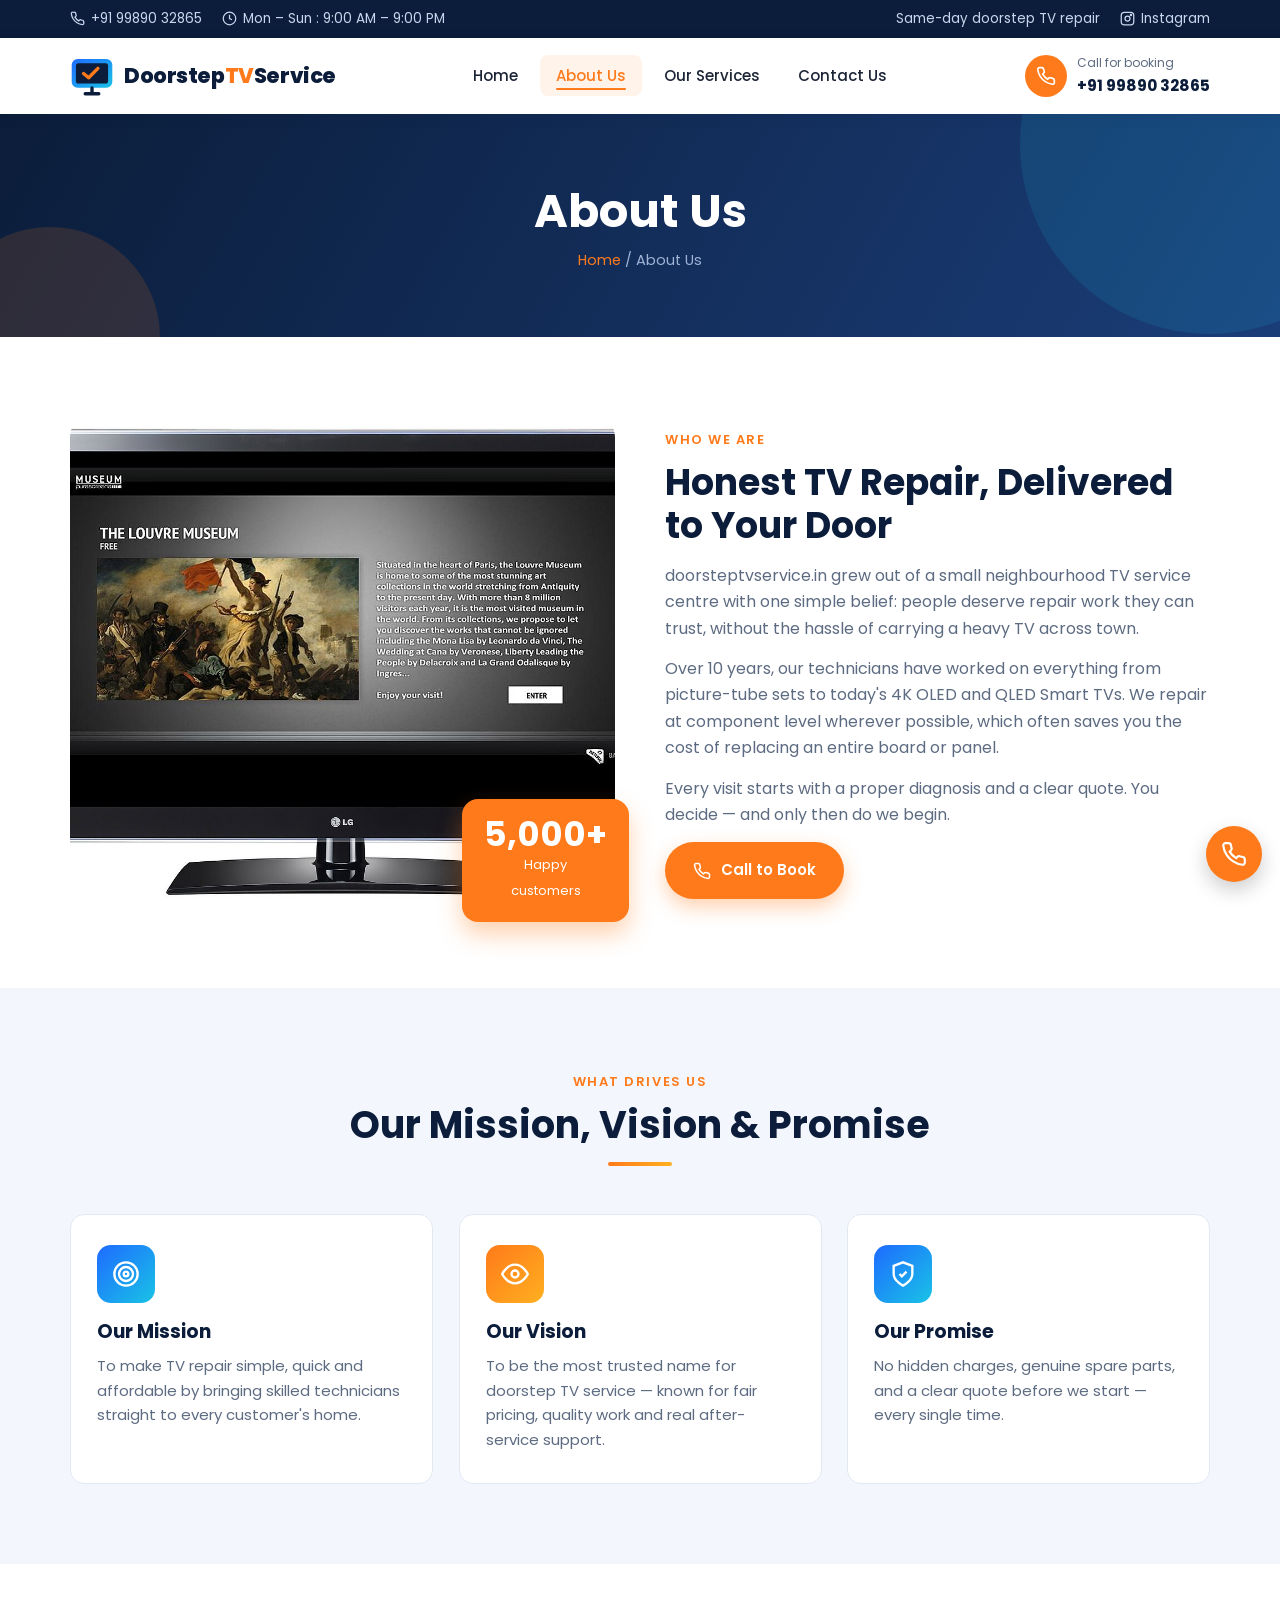
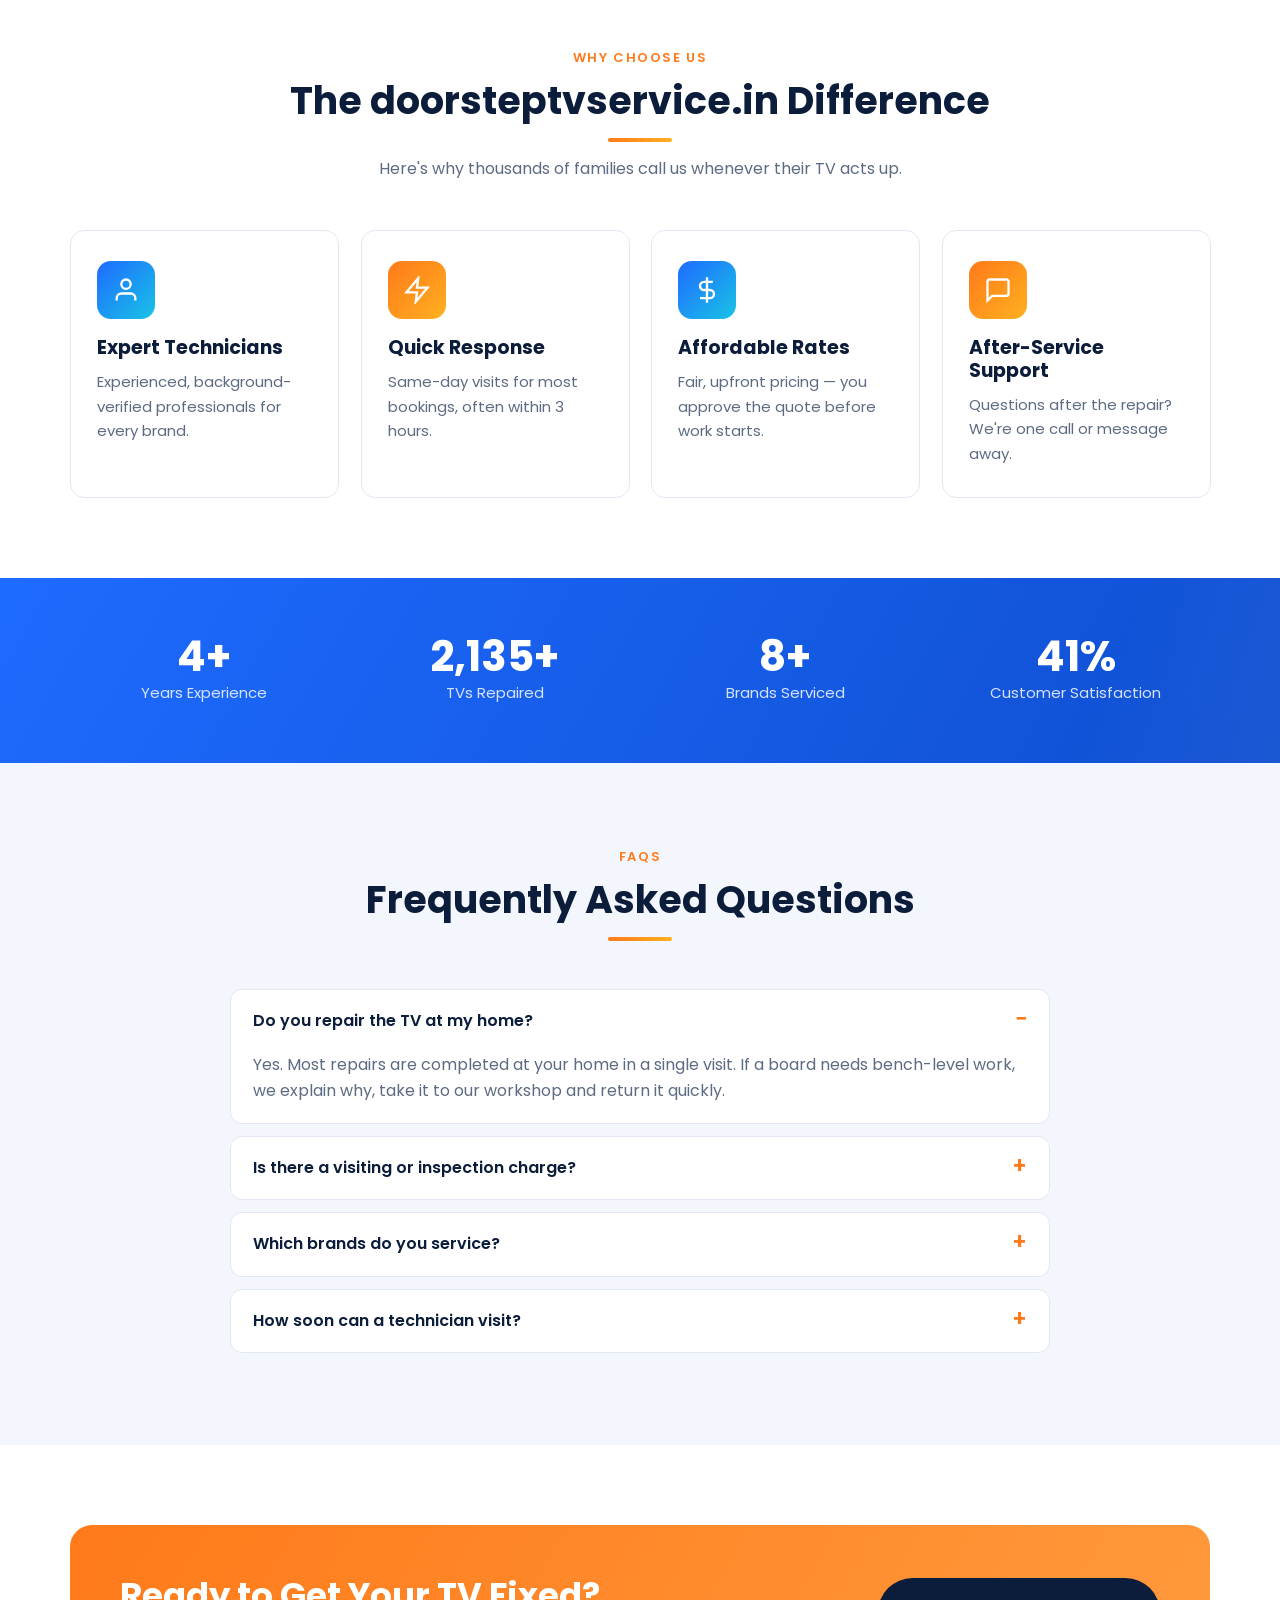
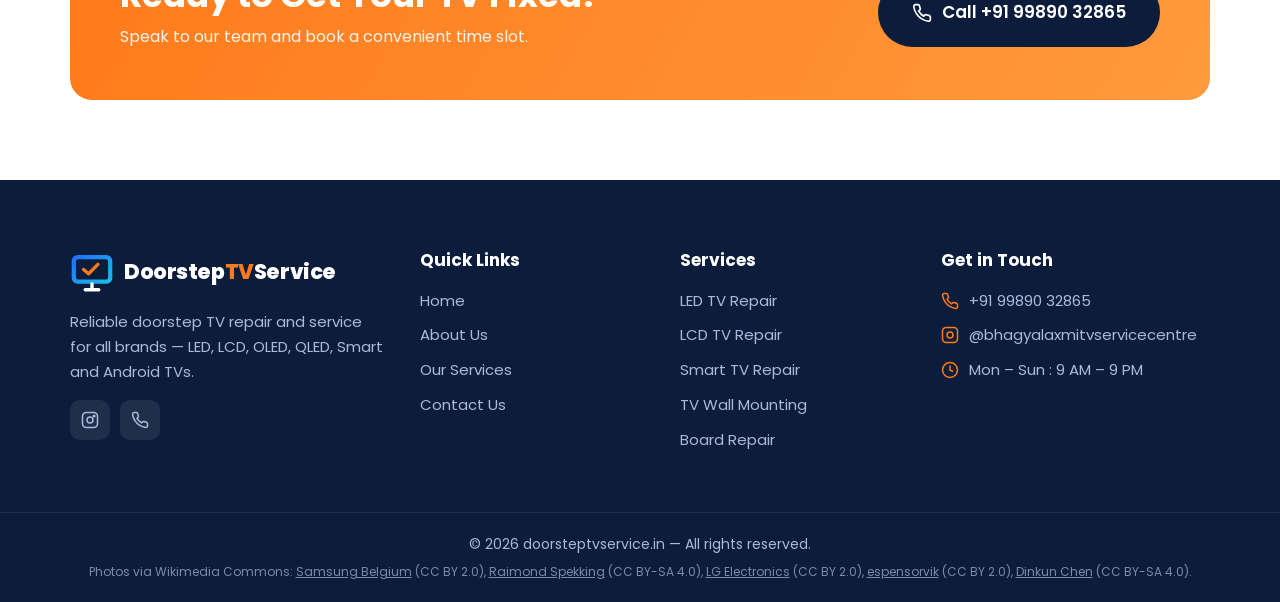
==== commit 26c1d92e: "Remove all warranty claims from the site Reword the warranty lines to promise testing, genuine parts" ====
--- a/about.html
+++ b/about.html
@@ -4,7 +4,7 @@
   <meta charset="UTF-8">
   <meta name="viewport" content="width=device-width, initial-scale=1.0">
   <title>About Us | doorsteptvservice.in</title>
-  <meta name="description" content="Learn about doorsteptvservice.in – 10+ years of trusted doorstep TV repair for all brands. Honest pricing, genuine parts, warranty on every repair.">
+  <meta name="description" content="Learn about doorsteptvservice.in – 10+ years of trusted doorstep TV repair for all brands. Honest pricing, genuine parts and a clear quote before every repair.">
   <link rel="icon" href="images/favicon.svg" type="image/svg+xml">
   <link rel="preconnect" href="https://fonts.googleapis.com">
   <link href="https://fonts.googleapis.com/css2?family=Poppins:wght@400;500;600;700;800&display=swap" rel="stylesheet">
@@ -95,7 +95,7 @@
       <div class="card reveal">
         <span class="ic"><svg viewBox="0 0 24 24" fill="none" stroke="currentColor" stroke-width="2"><path d="M12 22s8-4 8-10V5l-8-3-8 3v7c0 6 8 10 8 10z"/><path d="M9 12l2 2 4-4"/></svg></span>
         <h3>Our Promise</h3>
-        <p>No hidden charges, genuine spare parts, and a written warranty on the work we do — every single time.</p>
+        <p>No hidden charges, genuine spare parts, and a clear quote before we start — every single time.</p>
       </div>
     </div>
   </div>
@@ -138,7 +138,6 @@
     <div class="faq reveal">
       <details open><summary>Do you repair the TV at my home?</summary><p>Yes. Most repairs are completed at your home in a single visit. If a board needs bench-level work, we explain why, take it to our workshop and return it quickly.</p></details>
       <details><summary>Is there a visiting or inspection charge?</summary><p>A small inspection charge applies, and it is adjusted in the final bill if you go ahead with the repair. You'll always know the cost before we begin.</p></details>
-      <details><summary>Do you give a warranty on repairs?</summary><p>Yes, every repair comes with a service warranty on the parts replaced and the work done. The exact period depends on the part and will be mentioned on your bill.</p></details>
       <details><summary>Which brands do you service?</summary><p>We service all major brands including Samsung, LG, Sony, Mi, OnePlus, TCL, VU, Panasonic, Philips, Hisense and many more.</p></details>
       <details><summary>How soon can a technician visit?</summary><p>For most bookings we offer same-day visits. Call us early in the day for the fastest slot.</p></details>
     </div>
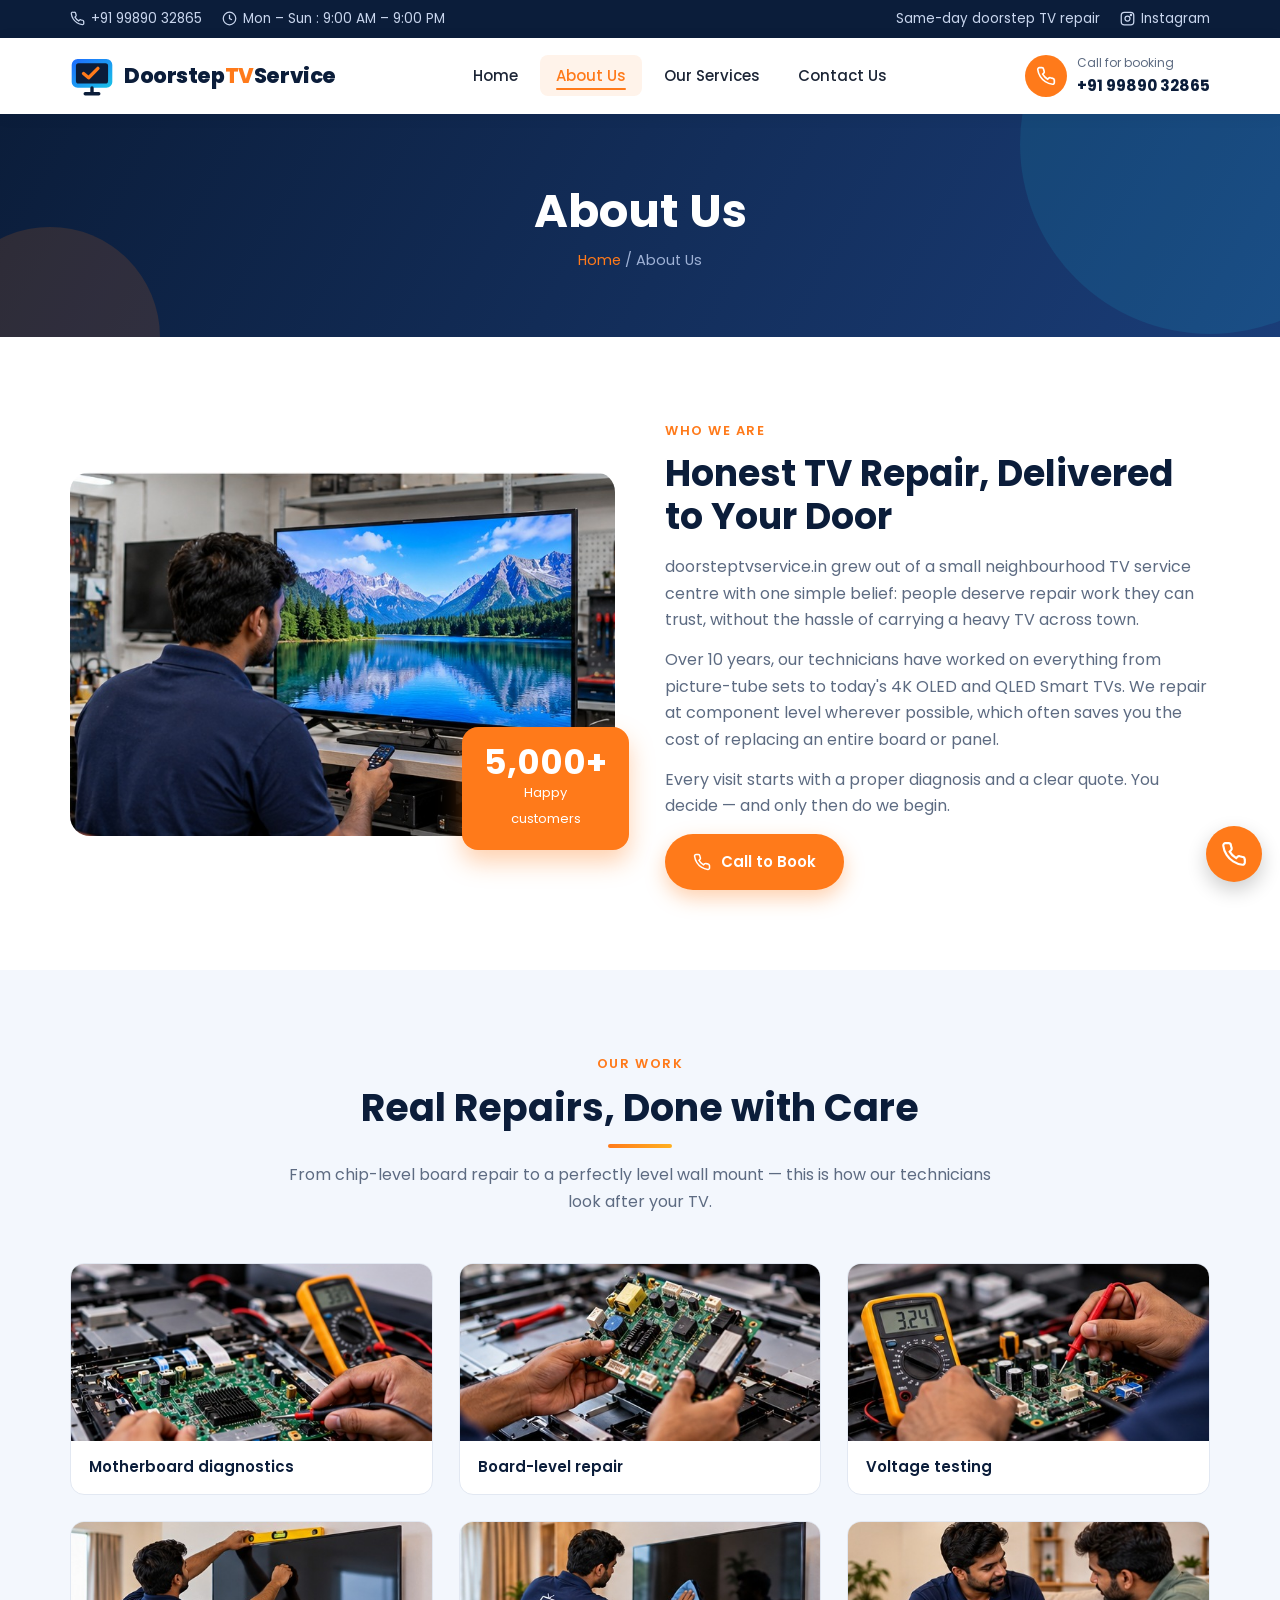
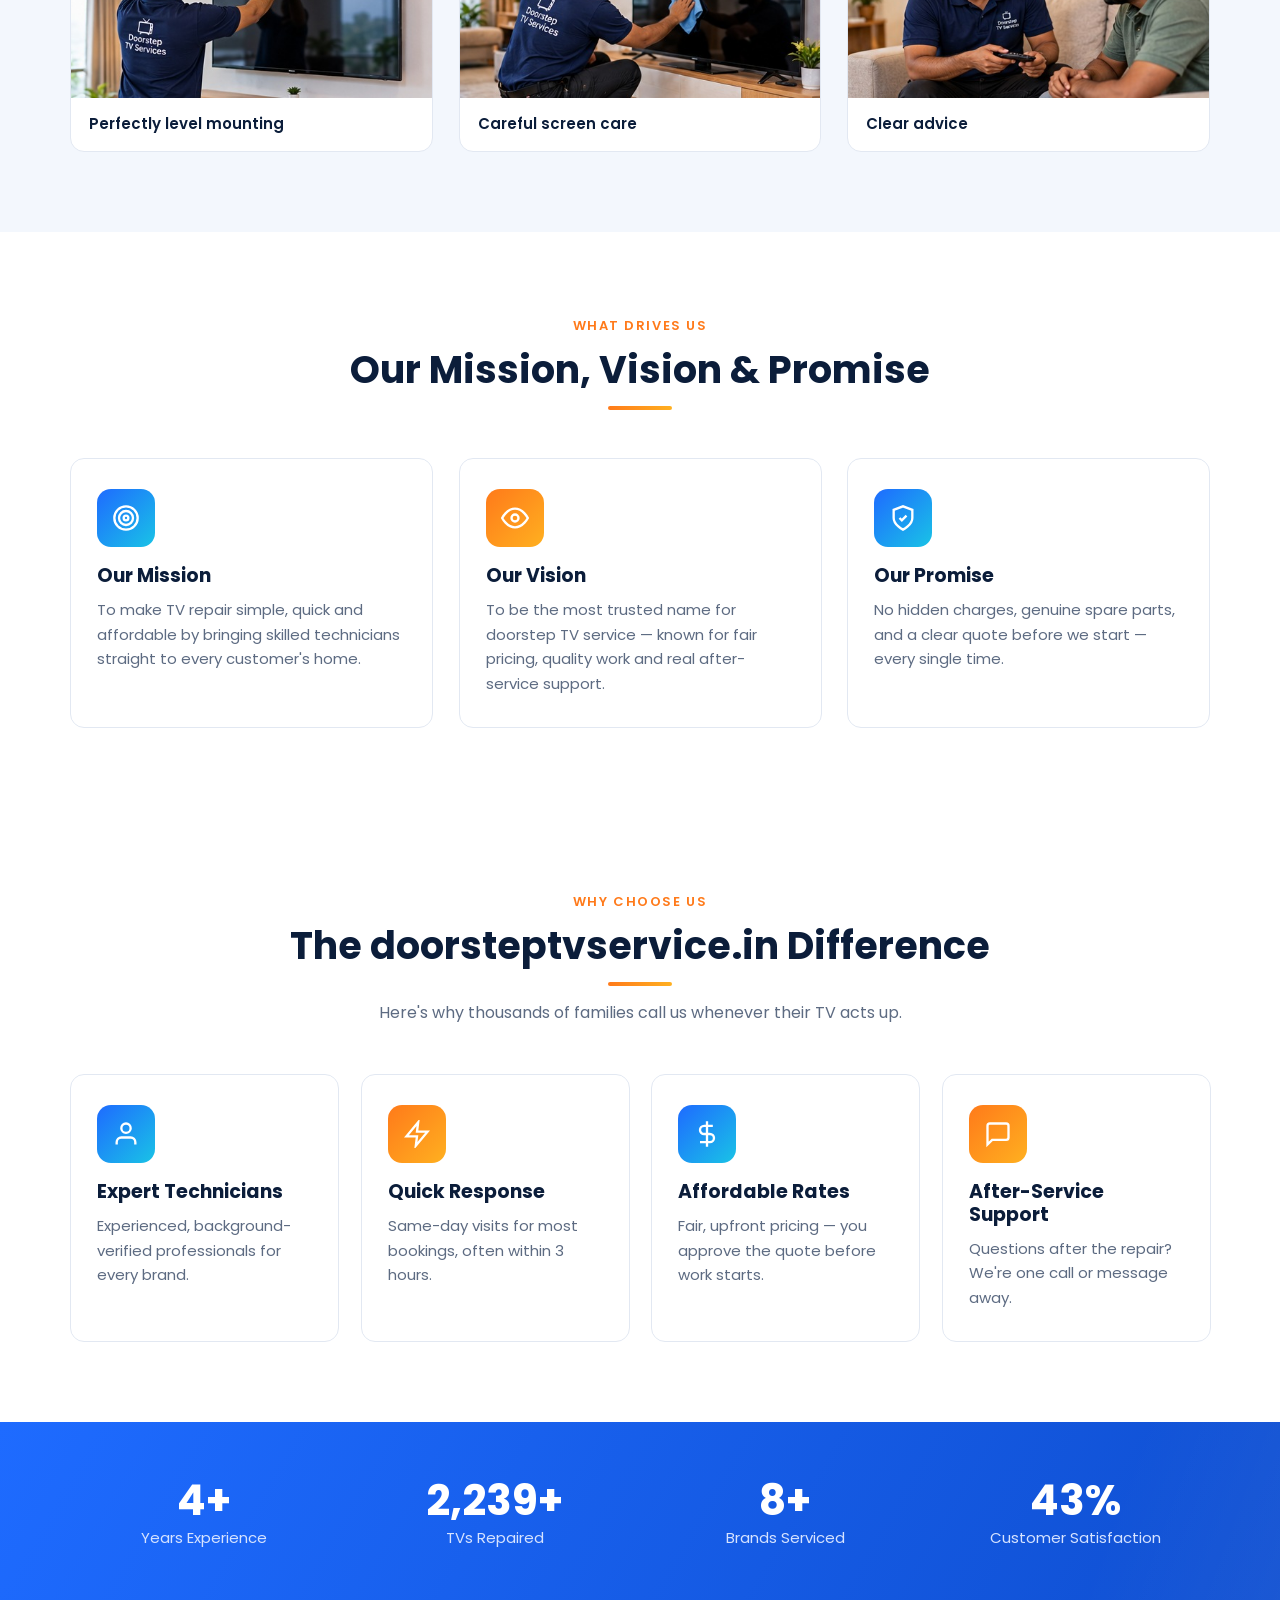
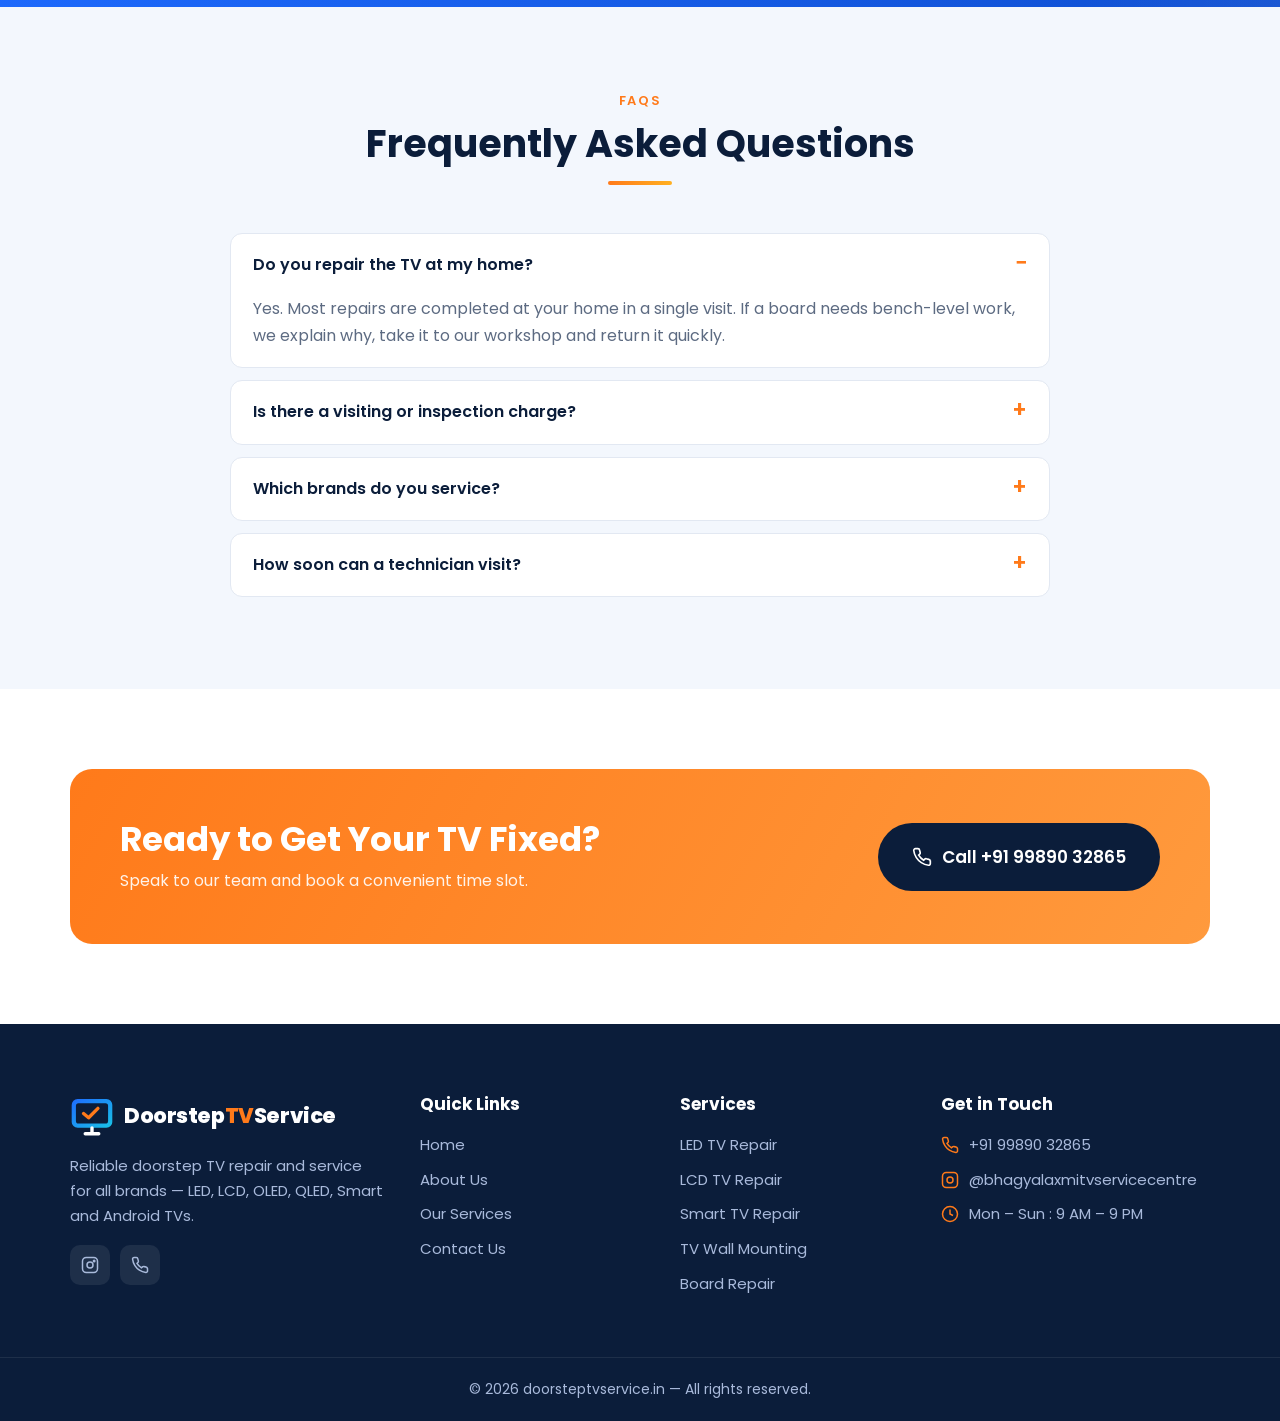
==== commit 27c8de8f: "Use DoorstepTVService's own photos across the site Replace the Wikimedia stock photos with the busin" ====
--- a/about.html
+++ b/about.html
@@ -60,7 +60,7 @@
 <section class="section">
   <div class="container grid-2">
     <div class="about-art reveal">
-      <div class="frame photo"><img src="images/photos/smart-tv.jpg" alt="LG Smart LED TV" loading="lazy" width="1280" height="882"></div>
+      <div class="frame photo"><img src="images/work/workshop-picture-testing.jpg" alt="Technician testing a repaired TV's picture in the workshop" width="758" height="502" loading="lazy"></div>
       <div class="exp-badge"><strong>5,000+</strong><span>Happy<br>customers</span></div>
     </div>
     <div class="reveal">
@@ -74,8 +74,27 @@
   </div>
 </section>
 
+<!-- Our work -->
+<section class="section section-soft">
+  <div class="container">
+    <div class="section-head reveal">
+      <span class="eyebrow">Our Work</span>
+      <h2>Real Repairs, Done with Care</h2>
+      <p>From chip-level board repair to a perfectly level wall mount — this is how our technicians look after your TV.</p>
+    </div>
+    <div class="grid-3 work-grid">
+      <figure class="work-item reveal"><img src="images/work/motherboard-diagnostics.jpg" alt="Testing a TV mainboard with a multimeter" width="502" height="246" loading="lazy"><figcaption>Motherboard diagnostics</figcaption></figure>
+      <figure class="work-item reveal"><img src="images/work/tv-circuit-board.jpg" alt="Inspecting a TV circuit board for faulty parts" width="502" height="246" loading="lazy"><figcaption>Board-level repair</figcaption></figure>
+      <figure class="work-item reveal"><img src="images/work/multimeter-testing.jpg" alt="Checking voltages on a TV power board" width="502" height="246" loading="lazy"><figcaption>Voltage testing</figcaption></figure>
+      <figure class="work-item reveal"><img src="images/work/tv-alignment.jpg" alt="Levelling a wall-mounted TV" width="502" height="246" loading="lazy"><figcaption>Perfectly level mounting</figcaption></figure>
+      <figure class="work-item reveal"><img src="images/work/screen-cleaning.jpg" alt="Gently cleaning a TV screen after service" width="502" height="246" loading="lazy"><figcaption>Careful screen care</figcaption></figure>
+      <figure class="work-item reveal"><img src="images/work/customer-consultation.jpg" alt="Technician explaining the fault to a customer" width="502" height="246" loading="lazy"><figcaption>Clear advice</figcaption></figure>
+    </div>
+  </div>
+</section>
+
 <!-- Mission / Vision / Promise -->
-<section class="section section-soft">
+<section class="section">
   <div class="container">
     <div class="section-head reveal">
       <span class="eyebrow">What Drives Us</span>
@@ -201,7 +220,7 @@
       </ul>
     </div>
   </div>
-  <div class="footer-bottom">© <span class="year">2026</span> doorsteptvservice.in — All rights reserved.<p class="photo-credits">Photos via Wikimedia Commons: <a href="https://commons.wikimedia.org/wiki/File:Samsung_OLED_TV.jpg" target="_blank" rel="noopener">Samsung Belgium</a> (CC BY 2.0), <a href="https://commons.wikimedia.org/wiki/File:Mainboard_715G3385-1_for_LCD_TV_Toshiba_26AV603PG-8544.jpg" target="_blank" rel="noopener">Raimond Spekking</a> (CC BY-SA 4.0), <a href="https://commons.wikimedia.org/wiki/File:LG_smart_TV.jpg" target="_blank" rel="noopener">LG Electronics</a> (CC BY 2.0), <a href="https://commons.wikimedia.org/wiki/File:Remote_Control,_Television_-_TV-controller.jpg" target="_blank" rel="noopener">espensorvik</a> (CC BY 2.0), <a href="https://commons.wikimedia.org/wiki/File:LG_IPS_LCD_4K_TV_%26_SAMSUNG_SOUNDBAR_HW-J250_(cropped).jpg" target="_blank" rel="noopener">Dinkun Chen</a> (CC BY-SA 4.0).</p></div>
+  <div class="footer-bottom">© <span class="year">2026</span> doorsteptvservice.in — All rights reserved.</div>
 </footer>
 
 <!-- Mobile call bar -->
--- a/css/style.css
+++ b/css/style.css
@@ -545,7 +545,7 @@
   box-shadow: 0 30px 60px rgba(0,0,0,.35), 0 0 0 1px rgba(255,255,255,.08);
 }
 .hero-photo img { width: 100%; height: auto; border-radius: 14px; display: block; }
-.about-art .frame.photo { padding: 0; overflow: hidden; aspect-ratio: 1 / .9; }
+.about-art .frame.photo { padding: 0; overflow: hidden; aspect-ratio: 3 / 2; }
 .about-art .frame.photo img { width: 100%; height: 100%; object-fit: cover; transition: transform .8s cubic-bezier(.2,.7,.2,1); }
 .about-art:hover .frame.photo img { transform: scale(1.05); }
 .svc-row { grid-template-columns: 200px 1fr; align-items: center; }
@@ -588,8 +588,6 @@
 }
 @keyframes ring { 0%, 60%, 100% { transform: rotate(0); } 65%, 75%, 85% { transform: rotate(-14deg); } 70%, 80%, 90% { transform: rotate(14deg); } }
 
-.photo-credits { font-size: 12px; opacity: .7; margin: 6px 0 0 !important; }
-.photo-credits a { text-decoration: underline; }
 
 /* Contact: call box (replaces the old booking form) */
 .call-checklist { display: grid; gap: 14px; margin: 6px 0 26px; }
@@ -597,3 +595,18 @@
 .call-checklist strong { color: var(--navy); }
 .call-checklist svg { width: 22px; height: 22px; flex-shrink: 0; color: #fff; background: var(--orange); border-radius: 50%; padding: 4px; margin-top: 1px; }
 .call-box-btn { width: 100%; justify-content: center; }
+
+/* Your photos: service cards and work gallery */
+.card-photo {
+  display: block; width: calc(100% + 52px); max-width: none; height: 180px; object-fit: cover;
+  margin: -30px -26px 20px; transition: transform .6s cubic-bezier(.2,.7,.2,1);
+}
+.card:hover .card-photo { transform: scale(1.05); }
+.work-item { margin: 0; background: #fff; border-radius: var(--radius); overflow: hidden; border: 1px solid var(--line); transition: box-shadow .3s, transform .3s; }
+.work-item:hover { box-shadow: var(--shadow); transform: translateY(-4px); }
+.work-item img { display: block; width: 100%; aspect-ratio: 502 / 246; height: auto; object-fit: cover; transition: transform .6s cubic-bezier(.2,.7,.2,1); }
+.work-item:hover img { transform: scale(1.05); }
+.work-item figcaption { padding: 14px 18px; font-weight: 600; color: var(--navy); font-size: 15px; }
+.call-box { overflow: hidden; }
+.call-box-photo { display: block; width: calc(100% + 72px); max-width: none; height: 190px; object-fit: cover; margin: -36px -36px 24px; }
+@media (max-width: 600px) { .call-box-photo { width: calc(100% + 40px); margin: -26px -20px 20px; } }
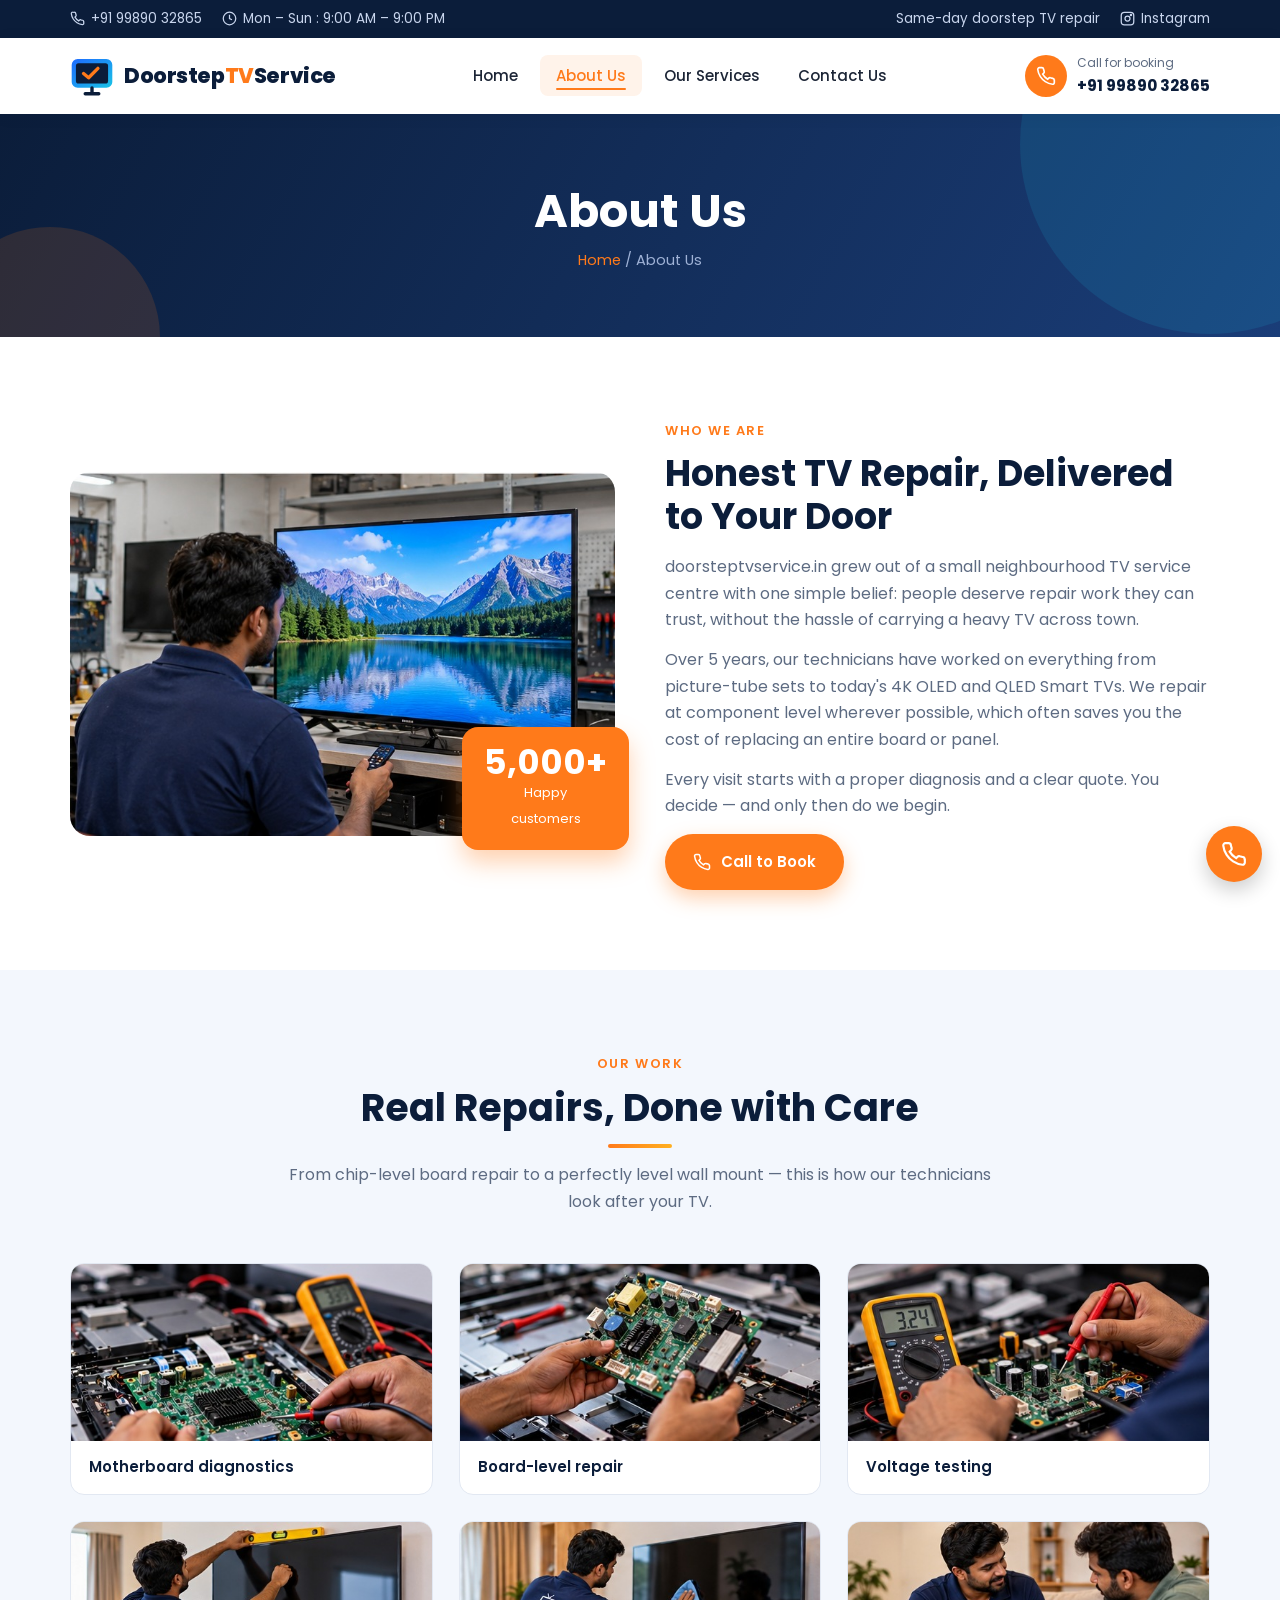
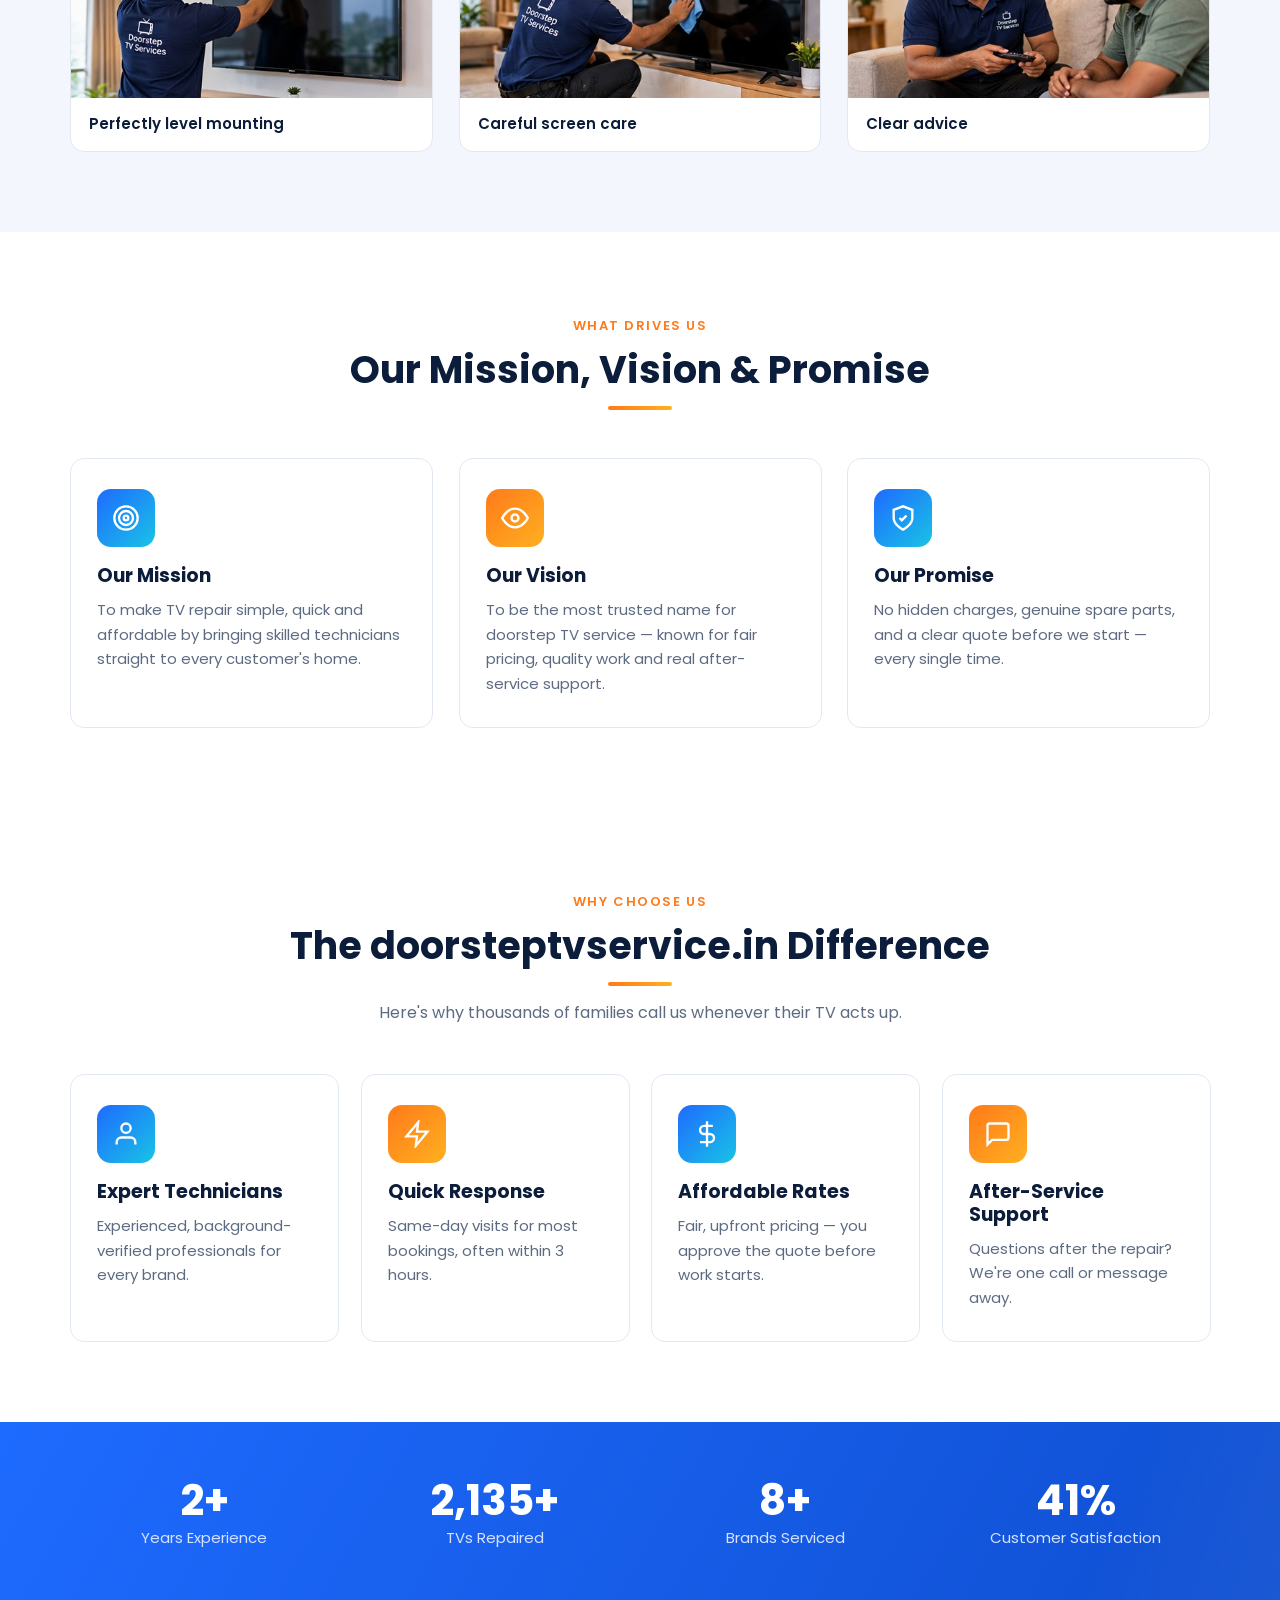
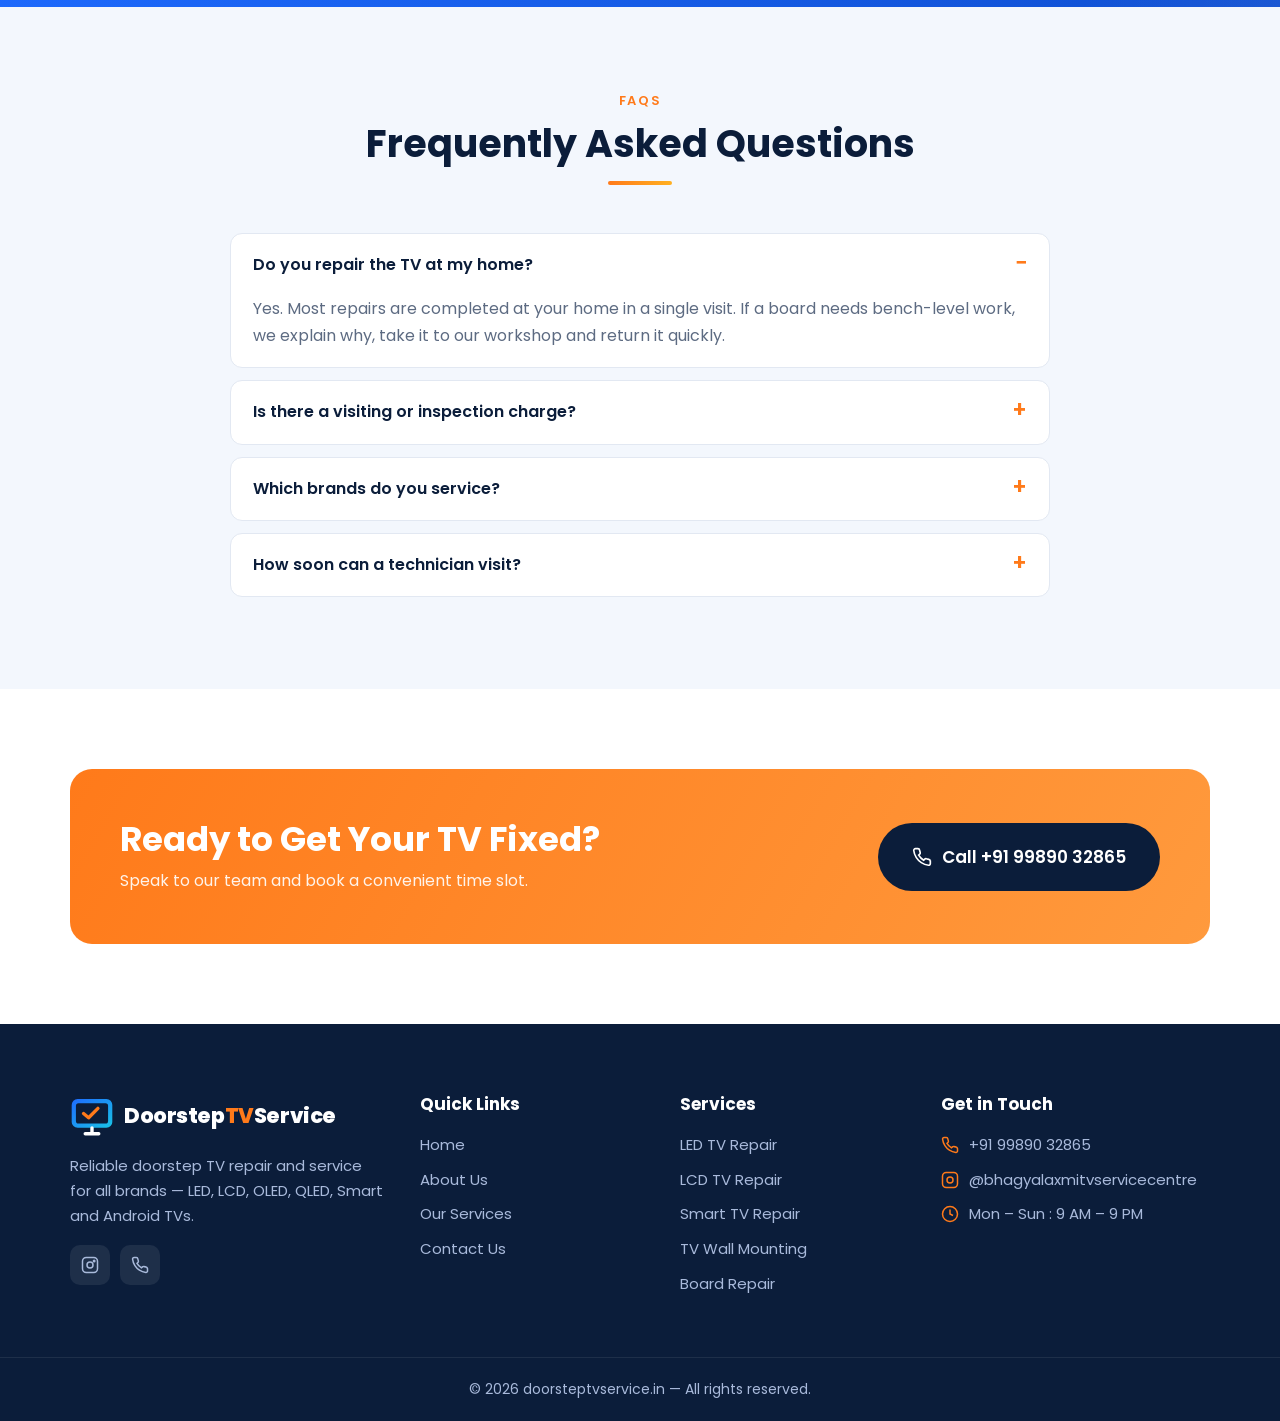
==== commit 434485f9: "Show 5+ years of experience Co-Authored-By: Claude Opus 5.5 <noreply@anthropic.com>" ====
--- a/about.html
+++ b/about.html
@@ -4,7 +4,7 @@
   <meta charset="UTF-8">
   <meta name="viewport" content="width=device-width, initial-scale=1.0">
   <title>About Us | doorsteptvservice.in</title>
-  <meta name="description" content="Learn about doorsteptvservice.in – 10+ years of trusted doorstep TV repair for all brands. Honest pricing, genuine parts and a clear quote before every repair.">
+  <meta name="description" content="Learn about doorsteptvservice.in – 5+ years of trusted doorstep TV repair for all brands. Honest pricing, genuine parts and a clear quote before every repair.">
   <link rel="icon" href="images/favicon.svg" type="image/svg+xml">
   <link rel="preconnect" href="https://fonts.googleapis.com">
   <link href="https://fonts.googleapis.com/css2?family=Poppins:wght@400;500;600;700;800&display=swap" rel="stylesheet">
@@ -67,7 +67,7 @@
       <span class="eyebrow">Who We Are</span>
       <h2 style="font-size:clamp(26px,3.2vw,36px);margin-bottom:16px">Honest TV Repair, Delivered to Your Door</h2>
       <p class="lead">doorsteptvservice.in grew out of a small neighbourhood TV service centre with one simple belief: people deserve repair work they can trust, without the hassle of carrying a heavy TV across town.</p>
-      <p class="lead">Over 10 years, our technicians have worked on everything from picture-tube sets to today's 4K OLED and QLED Smart TVs. We repair at component level wherever possible, which often saves you the cost of replacing an entire board or panel.</p>
+      <p class="lead">Over 5 years, our technicians have worked on everything from picture-tube sets to today's 4K OLED and QLED Smart TVs. We repair at component level wherever possible, which often saves you the cost of replacing an entire board or panel.</p>
       <p class="lead">Every visit starts with a proper diagnosis and a clear quote. You decide — and only then do we begin.</p>
       <a href="tel:+919989032865" class="btn btn-primary"><svg viewBox="0 0 24 24" fill="none" stroke="currentColor" stroke-width="2"><path d="M22 16.9v3a2 2 0 0 1-2.2 2 19.8 19.8 0 0 1-8.6-3.1 19.5 19.5 0 0 1-6-6A19.8 19.8 0 0 1 2.1 4.2 2 2 0 0 1 4.1 2h3a2 2 0 0 1 2 1.7c.1.9.4 1.8.7 2.7a2 2 0 0 1-.5 2.1L8 9.8a16 16 0 0 0 6 6l1.3-1.3a2 2 0 0 1 2.1-.4c.9.3 1.8.6 2.7.7a2 2 0 0 1 1.7 2z"/></svg>Call to Book</a>
     </div>
@@ -140,7 +140,7 @@
 <!-- Stats band -->
 <section class="stats-band">
   <div class="container grid-4">
-    <div><strong data-count="10" data-suffix="+">0</strong><span>Years Experience</span></div>
+    <div><strong data-count="5" data-suffix="+">0</strong><span>Years Experience</span></div>
     <div><strong data-count="5000" data-suffix="+">0</strong><span>TVs Repaired</span></div>
     <div><strong data-count="20" data-suffix="+">0</strong><span>Brands Serviced</span></div>
     <div><strong data-count="98" data-suffix="%">0</strong><span>Customer Satisfaction</span></div>
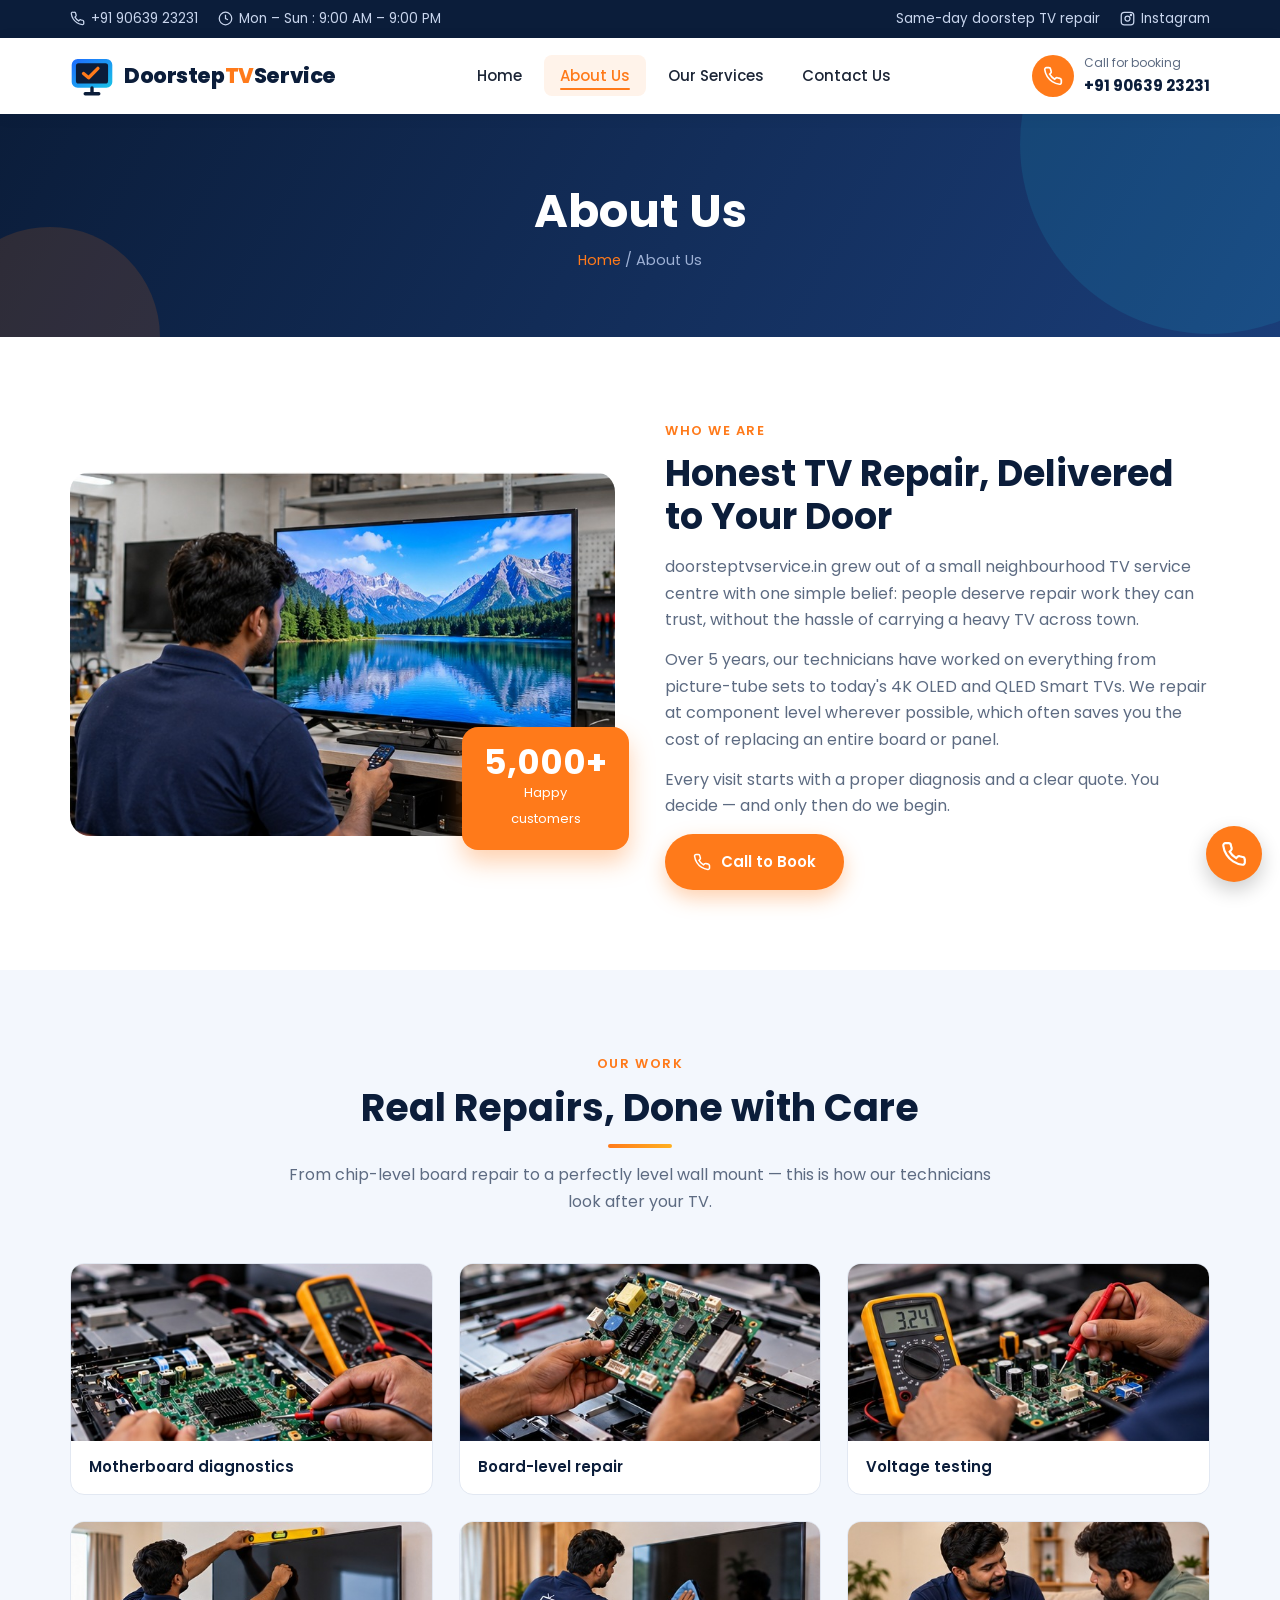
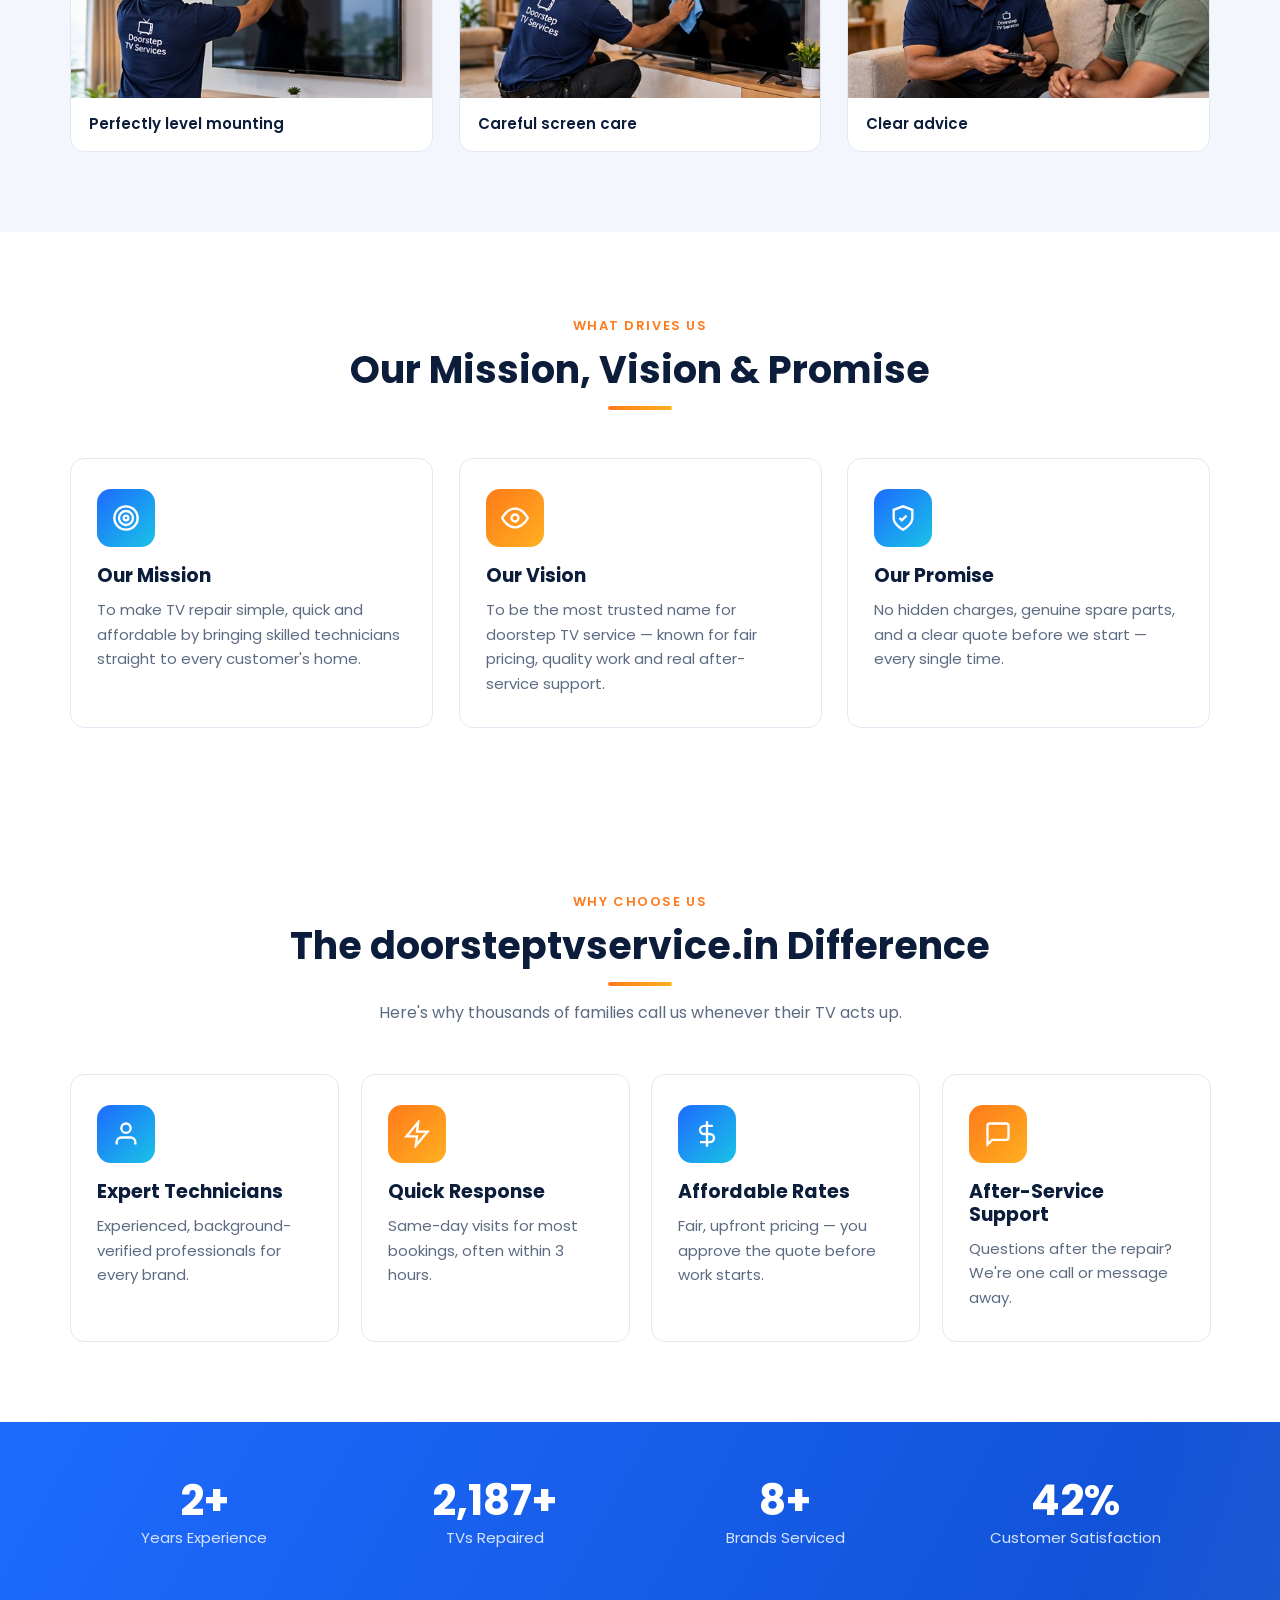
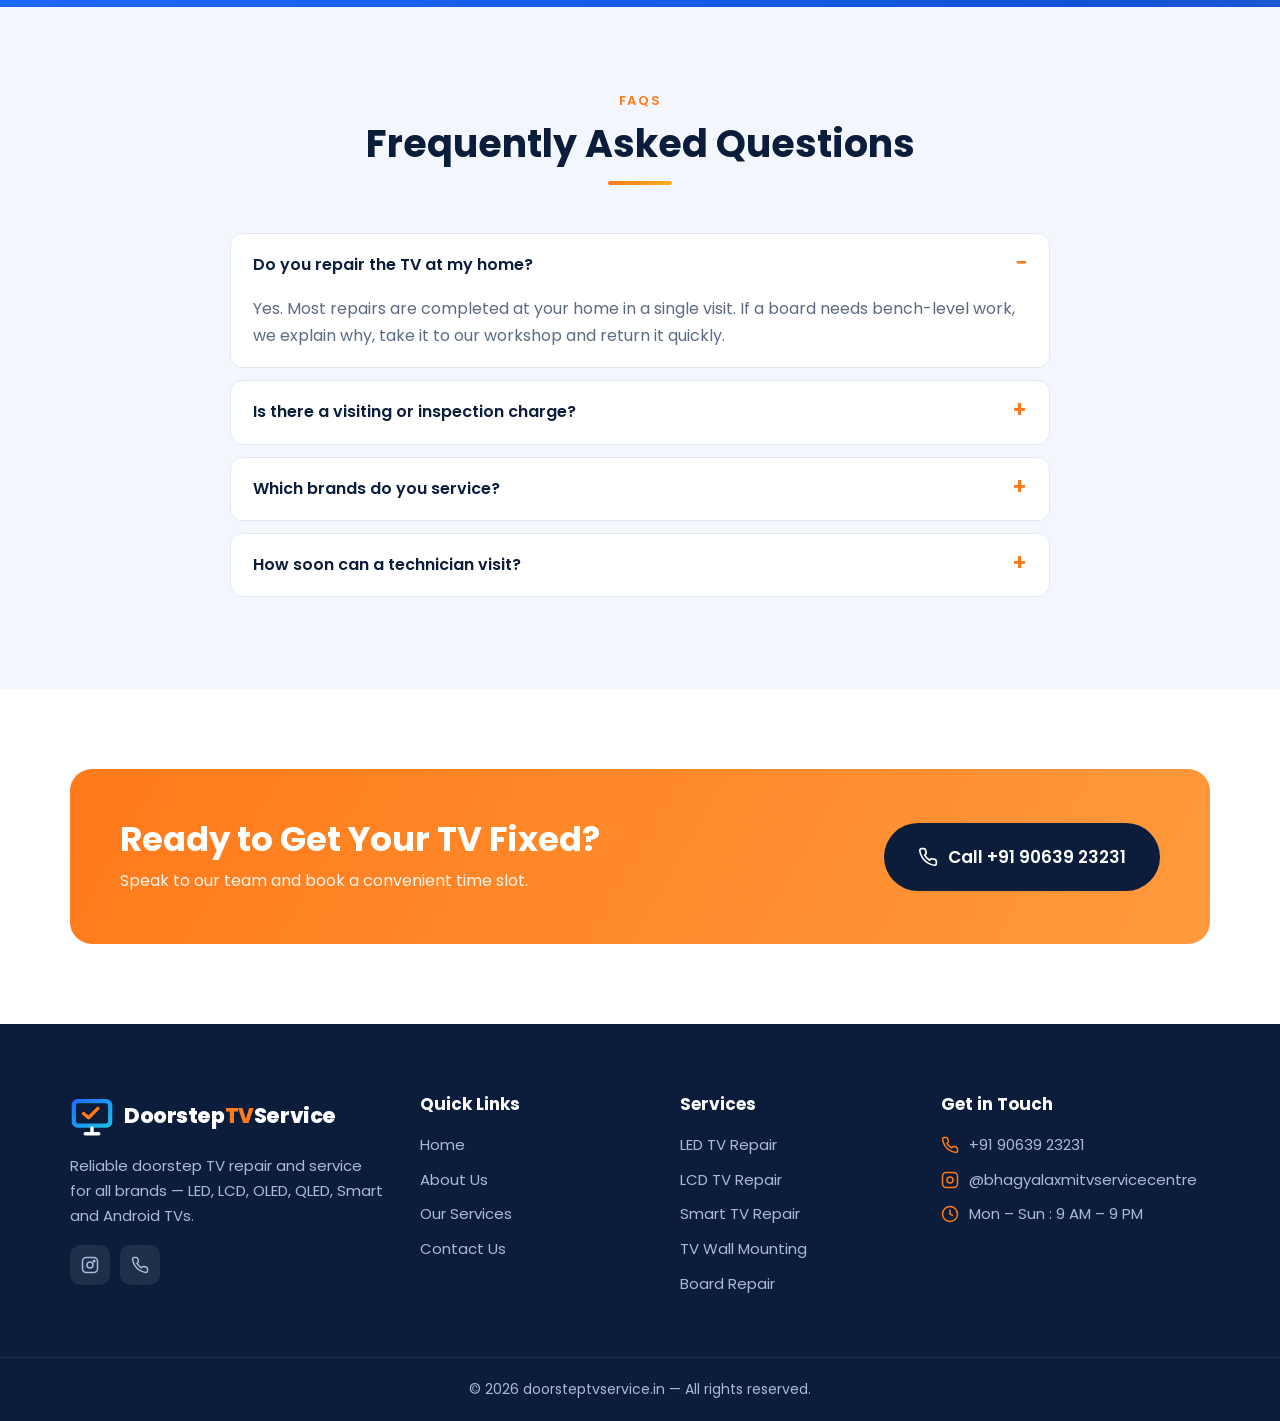
==== commit 2546f448: "Change contact number to +91 90639 23231 Co-Authored-By: Claude Opus 5.5 <noreply@anthropic.com>" ====
--- a/about.html
+++ b/about.html
@@ -16,7 +16,7 @@
 <div class="topbar">
   <div class="container">
     <div class="tb-left">
-      <a href="tel:+919989032865"><svg viewBox="0 0 24 24" fill="none" stroke="currentColor" stroke-width="2"><path d="M22 16.9v3a2 2 0 0 1-2.2 2 19.8 19.8 0 0 1-8.6-3.1 19.5 19.5 0 0 1-6-6A19.8 19.8 0 0 1 2.1 4.2 2 2 0 0 1 4.1 2h3a2 2 0 0 1 2 1.7c.1.9.4 1.8.7 2.7a2 2 0 0 1-.5 2.1L8 9.8a16 16 0 0 0 6 6l1.3-1.3a2 2 0 0 1 2.1-.4c.9.3 1.8.6 2.7.7a2 2 0 0 1 1.7 2z"/></svg>+91 99890 32865</a>
+      <a href="tel:+919063923231"><svg viewBox="0 0 24 24" fill="none" stroke="currentColor" stroke-width="2"><path d="M22 16.9v3a2 2 0 0 1-2.2 2 19.8 19.8 0 0 1-8.6-3.1 19.5 19.5 0 0 1-6-6A19.8 19.8 0 0 1 2.1 4.2 2 2 0 0 1 4.1 2h3a2 2 0 0 1 2 1.7c.1.9.4 1.8.7 2.7a2 2 0 0 1-.5 2.1L8 9.8a16 16 0 0 0 6 6l1.3-1.3a2 2 0 0 1 2.1-.4c.9.3 1.8.6 2.7.7a2 2 0 0 1 1.7 2z"/></svg>+91 90639 23231</a>
       <span><svg viewBox="0 0 24 24" fill="none" stroke="currentColor" stroke-width="2"><circle cx="12" cy="12" r="10"/><path d="M12 6v6l4 2"/></svg>Mon – Sun : 9:00 AM – 9:00 PM</span>
     </div>
     <div class="tb-right">
@@ -41,9 +41,9 @@
         <li><a href="contact.html">Contact Us</a></li>
       </ul>
     </nav>
-    <a href="tel:+919989032865" class="header-call">
+    <a href="tel:+919063923231" class="header-call">
       <span class="icon"><svg viewBox="0 0 24 24" fill="none" stroke="currentColor" stroke-width="2"><path d="M22 16.9v3a2 2 0 0 1-2.2 2 19.8 19.8 0 0 1-8.6-3.1 19.5 19.5 0 0 1-6-6A19.8 19.8 0 0 1 2.1 4.2 2 2 0 0 1 4.1 2h3a2 2 0 0 1 2 1.7c.1.9.4 1.8.7 2.7a2 2 0 0 1-.5 2.1L8 9.8a16 16 0 0 0 6 6l1.3-1.3a2 2 0 0 1 2.1-.4c.9.3 1.8.6 2.7.7a2 2 0 0 1 1.7 2z"/></svg></span>
-      <span class="txt"><small>Call for booking</small><strong>+91 99890 32865</strong></span>
+      <span class="txt"><small>Call for booking</small><strong>+91 90639 23231</strong></span>
     </a>
     <button class="menu-toggle" aria-label="Open menu" aria-expanded="false"><svg viewBox="0 0 24 24" fill="none" stroke="currentColor" stroke-width="2.2" stroke-linecap="round"><path d="M3 6h18M3 12h18M3 18h18"/></svg></button>
   </div>
@@ -69,7 +69,7 @@
       <p class="lead">doorsteptvservice.in grew out of a small neighbourhood TV service centre with one simple belief: people deserve repair work they can trust, without the hassle of carrying a heavy TV across town.</p>
       <p class="lead">Over 5 years, our technicians have worked on everything from picture-tube sets to today's 4K OLED and QLED Smart TVs. We repair at component level wherever possible, which often saves you the cost of replacing an entire board or panel.</p>
       <p class="lead">Every visit starts with a proper diagnosis and a clear quote. You decide — and only then do we begin.</p>
-      <a href="tel:+919989032865" class="btn btn-primary"><svg viewBox="0 0 24 24" fill="none" stroke="currentColor" stroke-width="2"><path d="M22 16.9v3a2 2 0 0 1-2.2 2 19.8 19.8 0 0 1-8.6-3.1 19.5 19.5 0 0 1-6-6A19.8 19.8 0 0 1 2.1 4.2 2 2 0 0 1 4.1 2h3a2 2 0 0 1 2 1.7c.1.9.4 1.8.7 2.7a2 2 0 0 1-.5 2.1L8 9.8a16 16 0 0 0 6 6l1.3-1.3a2 2 0 0 1 2.1-.4c.9.3 1.8.6 2.7.7a2 2 0 0 1 1.7 2z"/></svg>Call to Book</a>
+      <a href="tel:+919063923231" class="btn btn-primary"><svg viewBox="0 0 24 24" fill="none" stroke="currentColor" stroke-width="2"><path d="M22 16.9v3a2 2 0 0 1-2.2 2 19.8 19.8 0 0 1-8.6-3.1 19.5 19.5 0 0 1-6-6A19.8 19.8 0 0 1 2.1 4.2 2 2 0 0 1 4.1 2h3a2 2 0 0 1 2 1.7c.1.9.4 1.8.7 2.7a2 2 0 0 1-.5 2.1L8 9.8a16 16 0 0 0 6 6l1.3-1.3a2 2 0 0 1 2.1-.4c.9.3 1.8.6 2.7.7a2 2 0 0 1 1.7 2z"/></svg>Call to Book</a>
     </div>
   </div>
 </section>
@@ -172,7 +172,7 @@
         <p>Speak to our team and book a convenient time slot.</p>
       </div>
       <div class="hero-actions">
-        <a href="tel:+919989032865" class="btn btn-dark btn-lg"><svg viewBox="0 0 24 24" fill="none" stroke="currentColor" stroke-width="2"><path d="M22 16.9v3a2 2 0 0 1-2.2 2 19.8 19.8 0 0 1-8.6-3.1 19.5 19.5 0 0 1-6-6A19.8 19.8 0 0 1 2.1 4.2 2 2 0 0 1 4.1 2h3a2 2 0 0 1 2 1.7c.1.9.4 1.8.7 2.7a2 2 0 0 1-.5 2.1L8 9.8a16 16 0 0 0 6 6l1.3-1.3a2 2 0 0 1 2.1-.4c.9.3 1.8.6 2.7.7a2 2 0 0 1 1.7 2z"/></svg>Call +91 99890 32865</a>
+        <a href="tel:+919063923231" class="btn btn-dark btn-lg"><svg viewBox="0 0 24 24" fill="none" stroke="currentColor" stroke-width="2"><path d="M22 16.9v3a2 2 0 0 1-2.2 2 19.8 19.8 0 0 1-8.6-3.1 19.5 19.5 0 0 1-6-6A19.8 19.8 0 0 1 2.1 4.2 2 2 0 0 1 4.1 2h3a2 2 0 0 1 2 1.7c.1.9.4 1.8.7 2.7a2 2 0 0 1-.5 2.1L8 9.8a16 16 0 0 0 6 6l1.3-1.3a2 2 0 0 1 2.1-.4c.9.3 1.8.6 2.7.7a2 2 0 0 1 1.7 2z"/></svg>Call +91 90639 23231</a>
       </div>
     </div>
   </div>
@@ -189,7 +189,7 @@
       <p>Reliable doorstep TV repair and service for all brands — LED, LCD, OLED, QLED, Smart and Android TVs.</p>
       <div class="socials">
         <a href="https://www.instagram.com/bhagyalaxmitvservicecentre" target="_blank" rel="noopener" aria-label="Instagram"><svg viewBox="0 0 24 24" fill="none" stroke="currentColor" stroke-width="2"><rect x="2" y="2" width="20" height="20" rx="5"/><circle cx="12" cy="12" r="4"/><circle cx="17.5" cy="6.5" r="1" fill="currentColor"/></svg></a>
-        <a href="tel:+919989032865" aria-label="Call"><svg viewBox="0 0 24 24" fill="none" stroke="currentColor" stroke-width="2"><path d="M22 16.9v3a2 2 0 0 1-2.2 2 19.8 19.8 0 0 1-8.6-3.1 19.5 19.5 0 0 1-6-6A19.8 19.8 0 0 1 2.1 4.2 2 2 0 0 1 4.1 2h3a2 2 0 0 1 2 1.7c.1.9.4 1.8.7 2.7a2 2 0 0 1-.5 2.1L8 9.8a16 16 0 0 0 6 6l1.3-1.3a2 2 0 0 1 2.1-.4c.9.3 1.8.6 2.7.7a2 2 0 0 1 1.7 2z"/></svg></a>
+        <a href="tel:+919063923231" aria-label="Call"><svg viewBox="0 0 24 24" fill="none" stroke="currentColor" stroke-width="2"><path d="M22 16.9v3a2 2 0 0 1-2.2 2 19.8 19.8 0 0 1-8.6-3.1 19.5 19.5 0 0 1-6-6A19.8 19.8 0 0 1 2.1 4.2 2 2 0 0 1 4.1 2h3a2 2 0 0 1 2 1.7c.1.9.4 1.8.7 2.7a2 2 0 0 1-.5 2.1L8 9.8a16 16 0 0 0 6 6l1.3-1.3a2 2 0 0 1 2.1-.4c.9.3 1.8.6 2.7.7a2 2 0 0 1 1.7 2z"/></svg></a>
       </div>
     </div>
     <div>
@@ -214,7 +214,7 @@
     <div>
       <h4>Get in Touch</h4>
       <ul>
-        <li class="contact-li"><svg viewBox="0 0 24 24" fill="none" stroke="currentColor" stroke-width="2"><path d="M22 16.9v3a2 2 0 0 1-2.2 2 19.8 19.8 0 0 1-8.6-3.1 19.5 19.5 0 0 1-6-6A19.8 19.8 0 0 1 2.1 4.2 2 2 0 0 1 4.1 2h3a2 2 0 0 1 2 1.7c.1.9.4 1.8.7 2.7a2 2 0 0 1-.5 2.1L8 9.8a16 16 0 0 0 6 6l1.3-1.3a2 2 0 0 1 2.1-.4c.9.3 1.8.6 2.7.7a2 2 0 0 1 1.7 2z"/></svg><a href="tel:+919989032865">+91 99890 32865</a></li>
+        <li class="contact-li"><svg viewBox="0 0 24 24" fill="none" stroke="currentColor" stroke-width="2"><path d="M22 16.9v3a2 2 0 0 1-2.2 2 19.8 19.8 0 0 1-8.6-3.1 19.5 19.5 0 0 1-6-6A19.8 19.8 0 0 1 2.1 4.2 2 2 0 0 1 4.1 2h3a2 2 0 0 1 2 1.7c.1.9.4 1.8.7 2.7a2 2 0 0 1-.5 2.1L8 9.8a16 16 0 0 0 6 6l1.3-1.3a2 2 0 0 1 2.1-.4c.9.3 1.8.6 2.7.7a2 2 0 0 1 1.7 2z"/></svg><a href="tel:+919063923231">+91 90639 23231</a></li>
         <li class="contact-li"><svg viewBox="0 0 24 24" fill="none" stroke="currentColor" stroke-width="2"><rect x="2" y="2" width="20" height="20" rx="5"/><circle cx="12" cy="12" r="4"/></svg><a href="https://www.instagram.com/bhagyalaxmitvservicecentre" target="_blank" rel="noopener">@bhagyalaxmitvservicecentre</a></li>
         <li class="contact-li"><svg viewBox="0 0 24 24" fill="none" stroke="currentColor" stroke-width="2"><circle cx="12" cy="12" r="10"/><path d="M12 6v6l4 2"/></svg><span>Mon – Sun : 9 AM – 9 PM</span></li>
       </ul>
@@ -224,11 +224,11 @@
 </footer>
 
 <!-- Mobile call bar -->
-<a href="tel:+919989032865" class="call-bar" aria-label="Call +91 99890 32865"><svg viewBox="0 0 24 24" fill="none" stroke="currentColor" stroke-width="2"><path d="M22 16.9v3a2 2 0 0 1-2.2 2 19.8 19.8 0 0 1-8.6-3.1 19.5 19.5 0 0 1-6-6A19.8 19.8 0 0 1 2.1 4.2 2 2 0 0 1 4.1 2h3a2 2 0 0 1 2 1.7c.1.9.4 1.8.7 2.7a2 2 0 0 1-.5 2.1L8 9.8a16 16 0 0 0 6 6l1.3-1.3a2 2 0 0 1 2.1-.4c.9.3 1.8.6 2.7.7a2 2 0 0 1 1.7 2z"/></svg><span>Call Now &nbsp;·&nbsp; +91 99890 32865</span></a>
+<a href="tel:+919063923231" class="call-bar" aria-label="Call +91 90639 23231"><svg viewBox="0 0 24 24" fill="none" stroke="currentColor" stroke-width="2"><path d="M22 16.9v3a2 2 0 0 1-2.2 2 19.8 19.8 0 0 1-8.6-3.1 19.5 19.5 0 0 1-6-6A19.8 19.8 0 0 1 2.1 4.2 2 2 0 0 1 4.1 2h3a2 2 0 0 1 2 1.7c.1.9.4 1.8.7 2.7a2 2 0 0 1-.5 2.1L8 9.8a16 16 0 0 0 6 6l1.3-1.3a2 2 0 0 1 2.1-.4c.9.3 1.8.6 2.7.7a2 2 0 0 1 1.7 2z"/></svg><span>Call Now &nbsp;·&nbsp; +91 90639 23231</span></a>
 
 <!-- Floating buttons -->
 <div class="floating">
-  <a href="tel:+919989032865" class="f-call" aria-label="Call now"><svg viewBox="0 0 24 24" fill="none" stroke="currentColor" stroke-width="2"><path d="M22 16.9v3a2 2 0 0 1-2.2 2 19.8 19.8 0 0 1-8.6-3.1 19.5 19.5 0 0 1-6-6A19.8 19.8 0 0 1 2.1 4.2 2 2 0 0 1 4.1 2h3a2 2 0 0 1 2 1.7c.1.9.4 1.8.7 2.7a2 2 0 0 1-.5 2.1L8 9.8a16 16 0 0 0 6 6l1.3-1.3a2 2 0 0 1 2.1-.4c.9.3 1.8.6 2.7.7a2 2 0 0 1 1.7 2z"/></svg></a>
+  <a href="tel:+919063923231" class="f-call" aria-label="Call now"><svg viewBox="0 0 24 24" fill="none" stroke="currentColor" stroke-width="2"><path d="M22 16.9v3a2 2 0 0 1-2.2 2 19.8 19.8 0 0 1-8.6-3.1 19.5 19.5 0 0 1-6-6A19.8 19.8 0 0 1 2.1 4.2 2 2 0 0 1 4.1 2h3a2 2 0 0 1 2 1.7c.1.9.4 1.8.7 2.7a2 2 0 0 1-.5 2.1L8 9.8a16 16 0 0 0 6 6l1.3-1.3a2 2 0 0 1 2.1-.4c.9.3 1.8.6 2.7.7a2 2 0 0 1 1.7 2z"/></svg></a>
 </div>
 
 <script src="js/main.js"></script>
